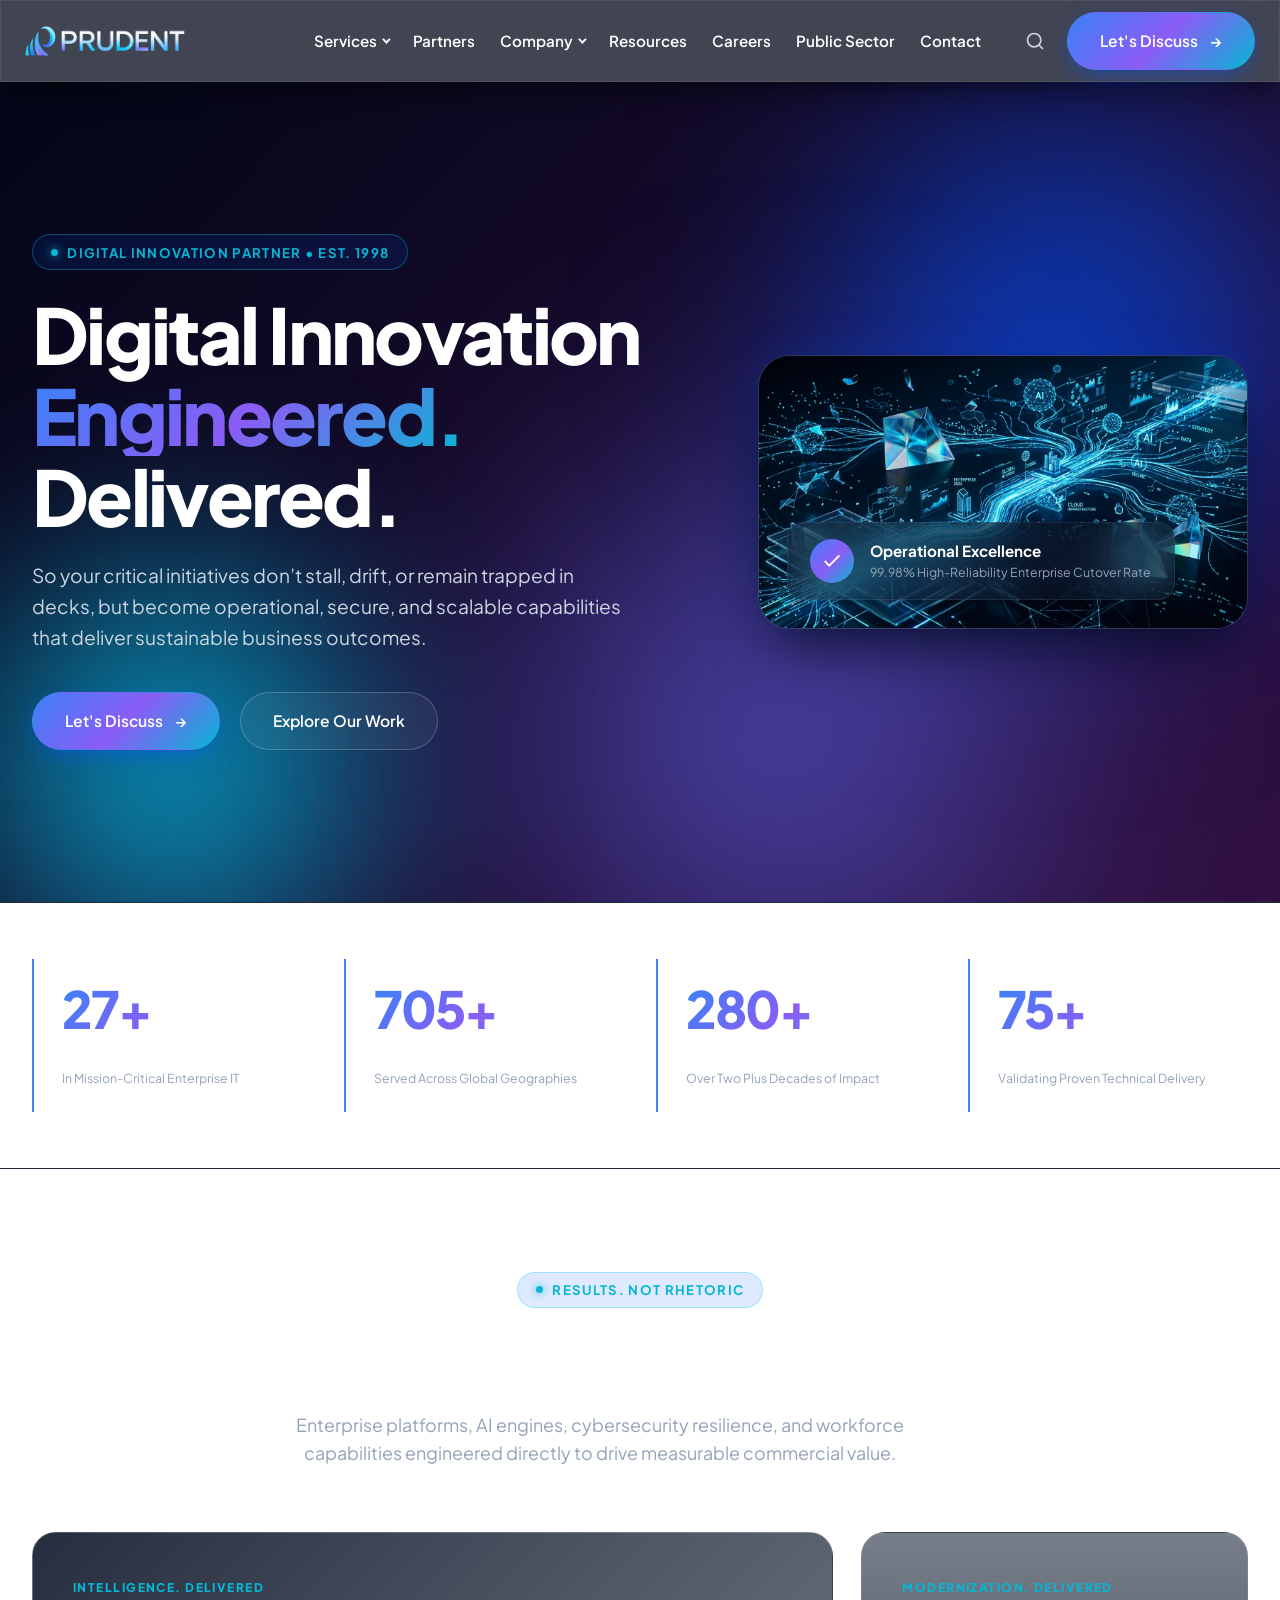
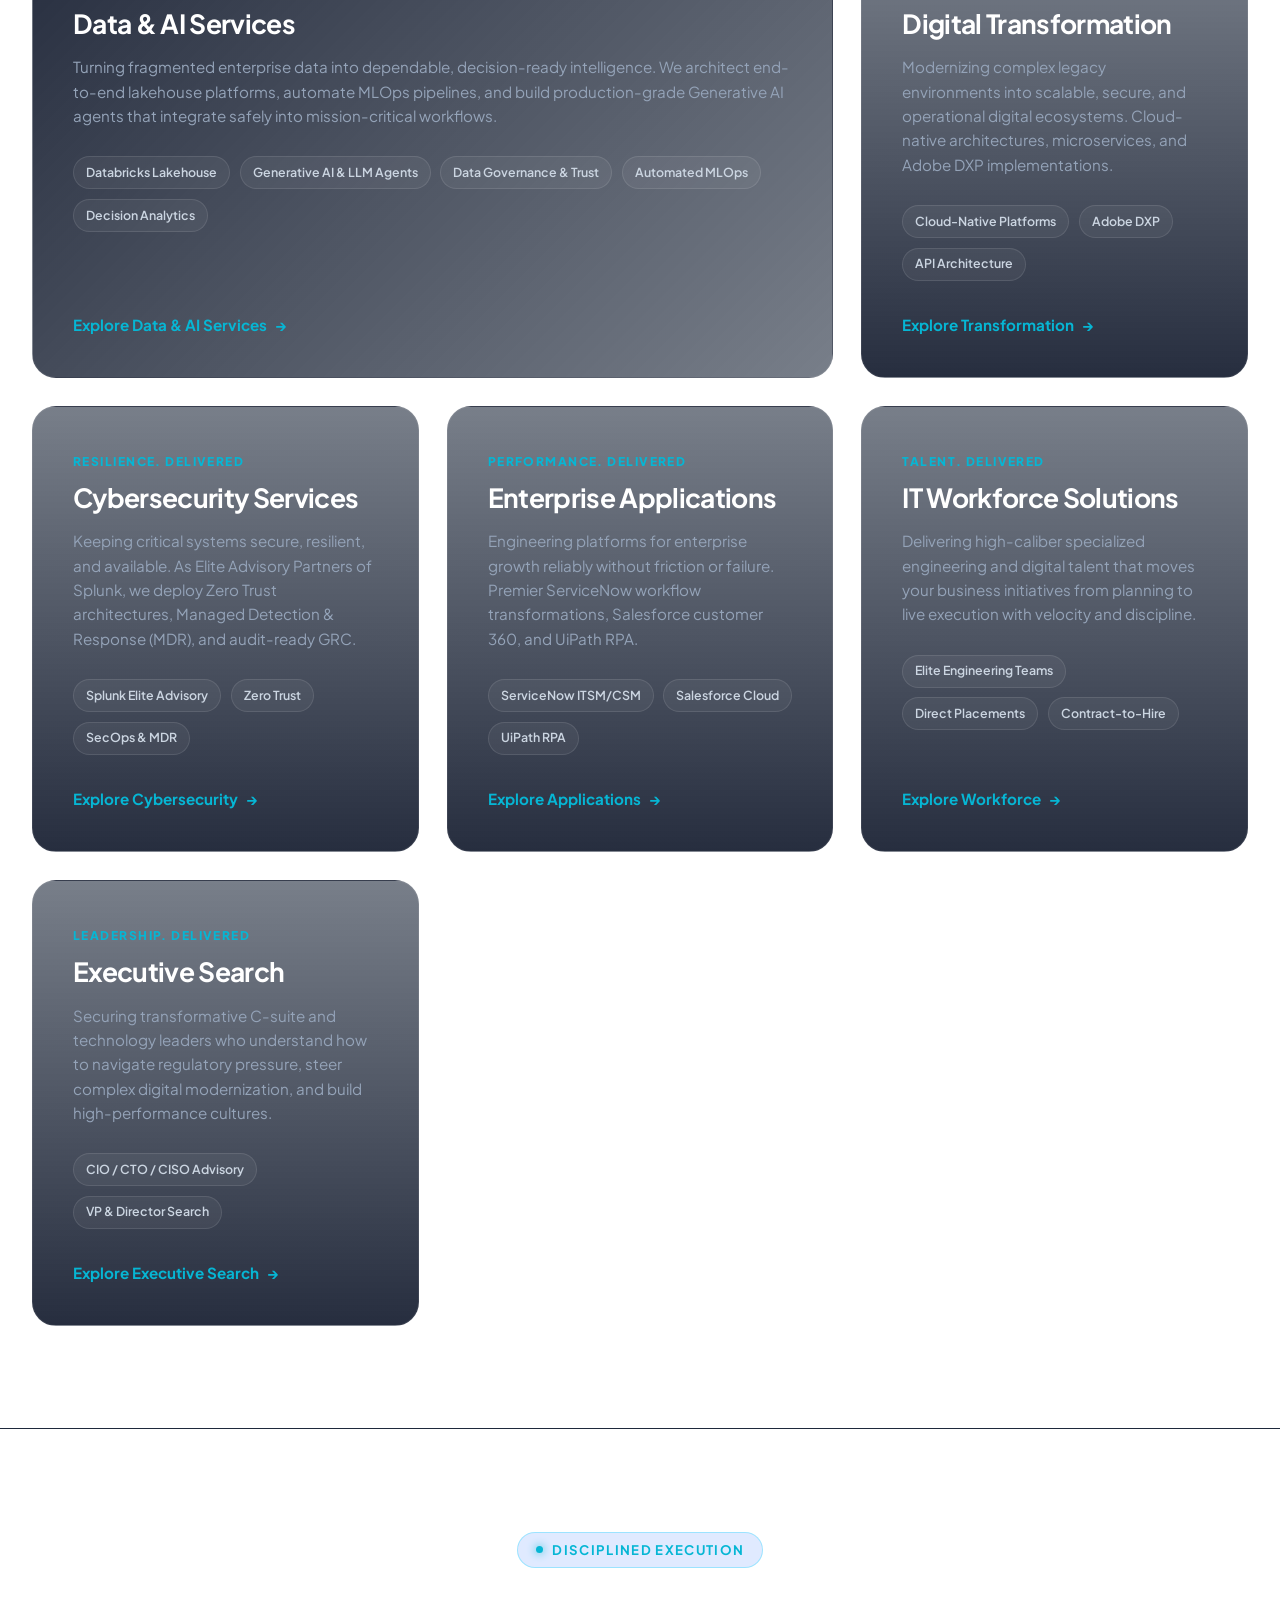
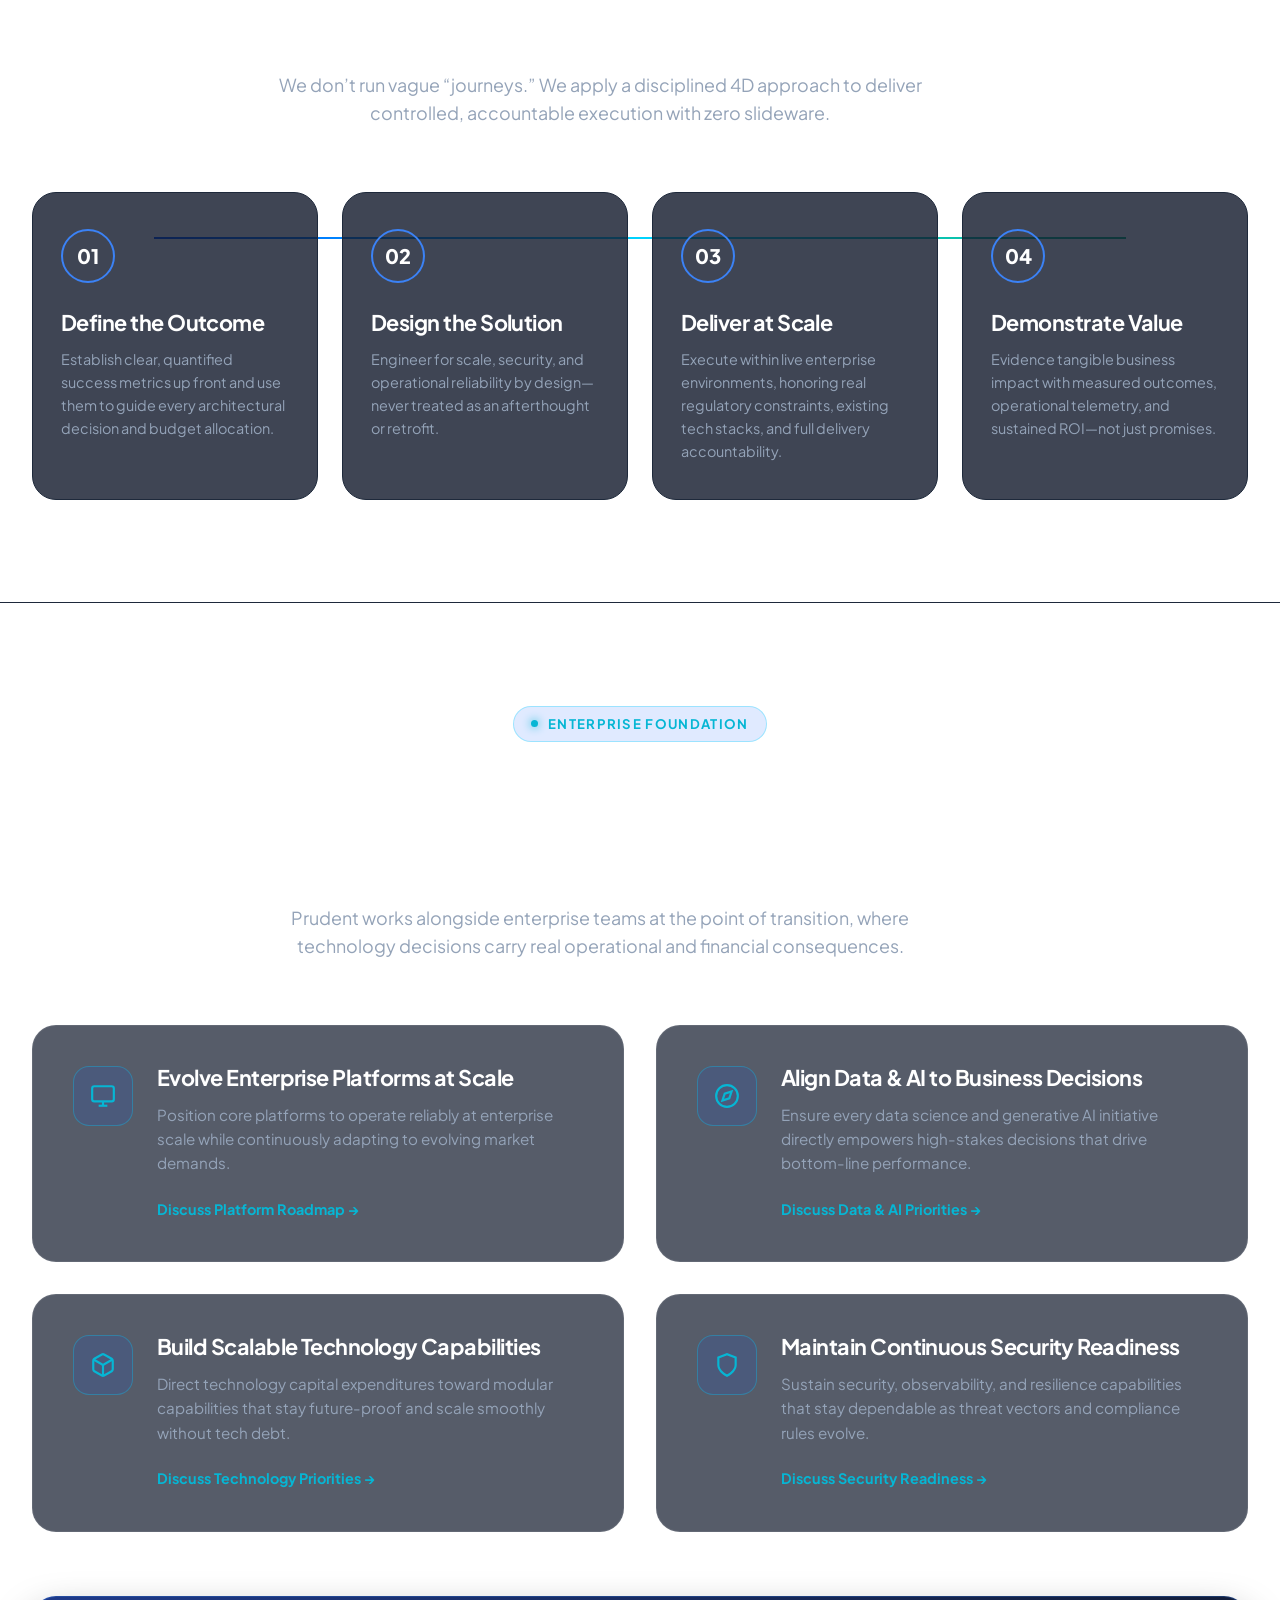
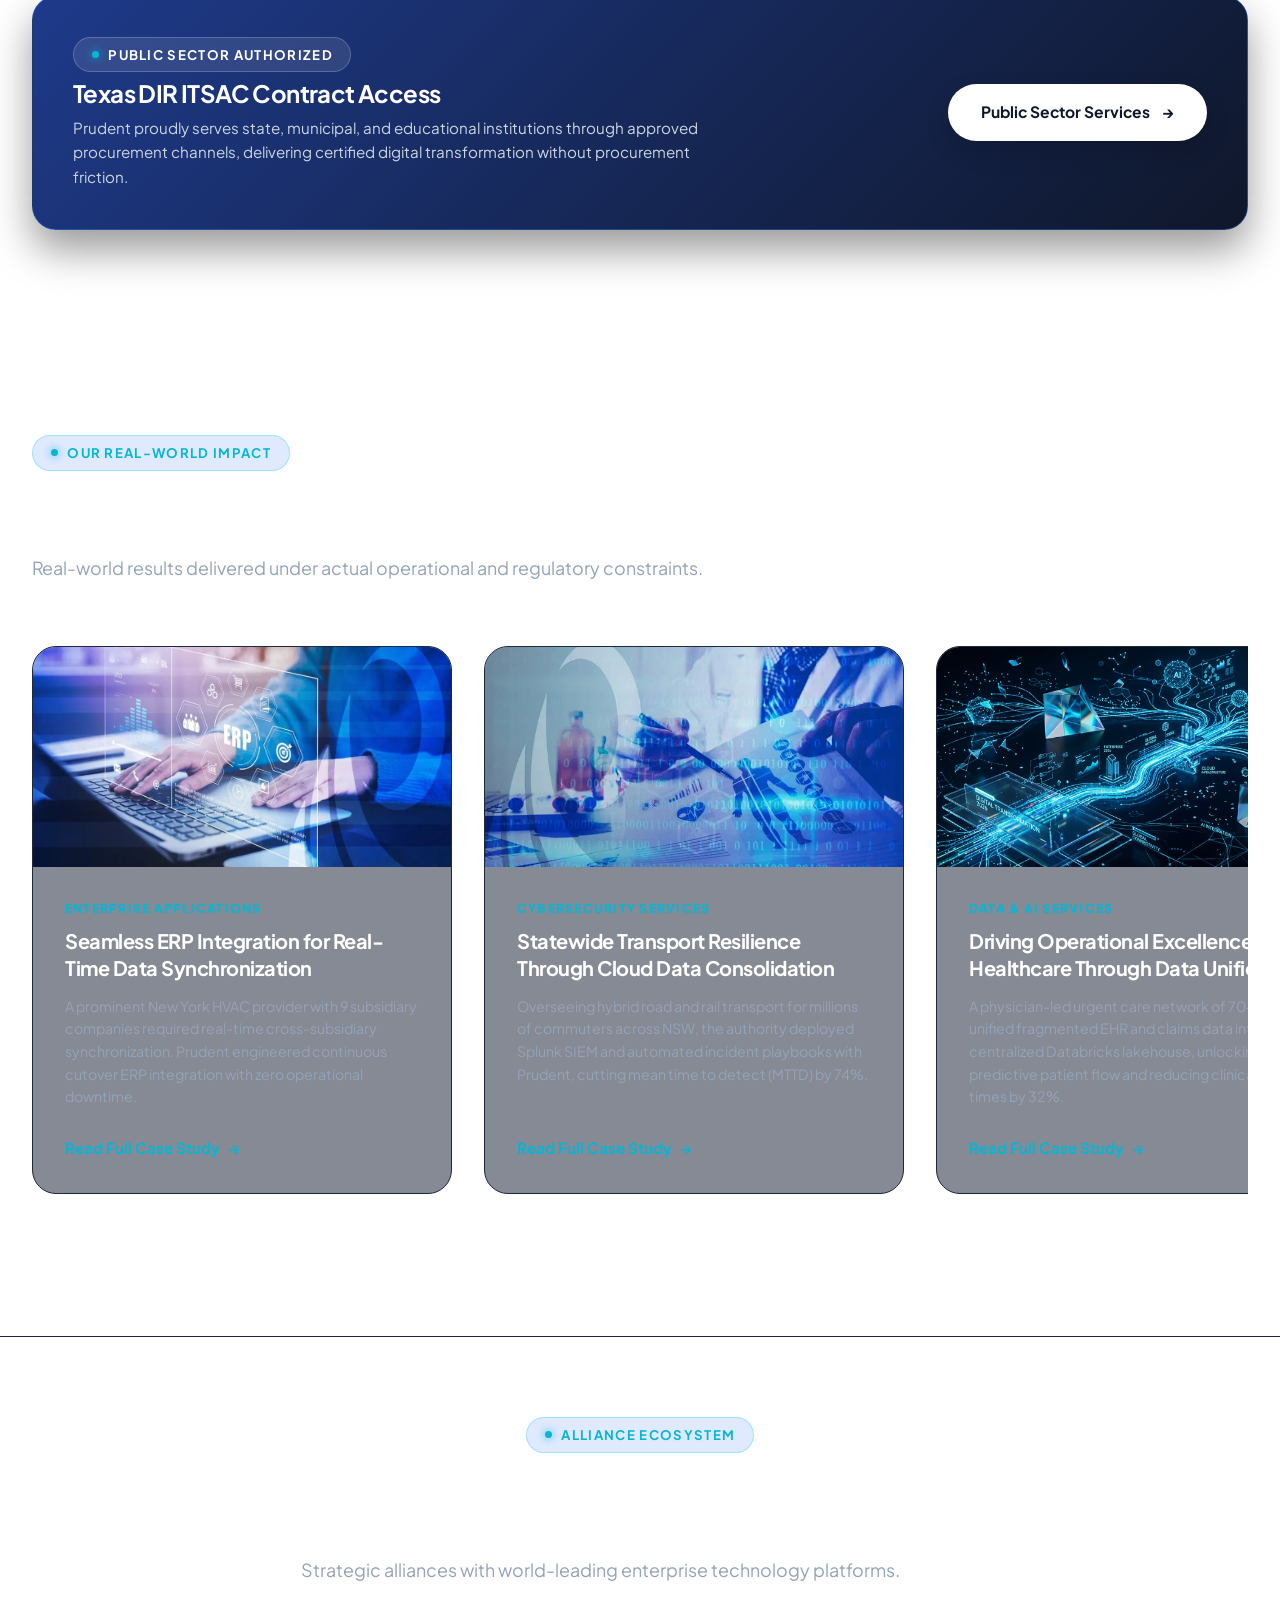
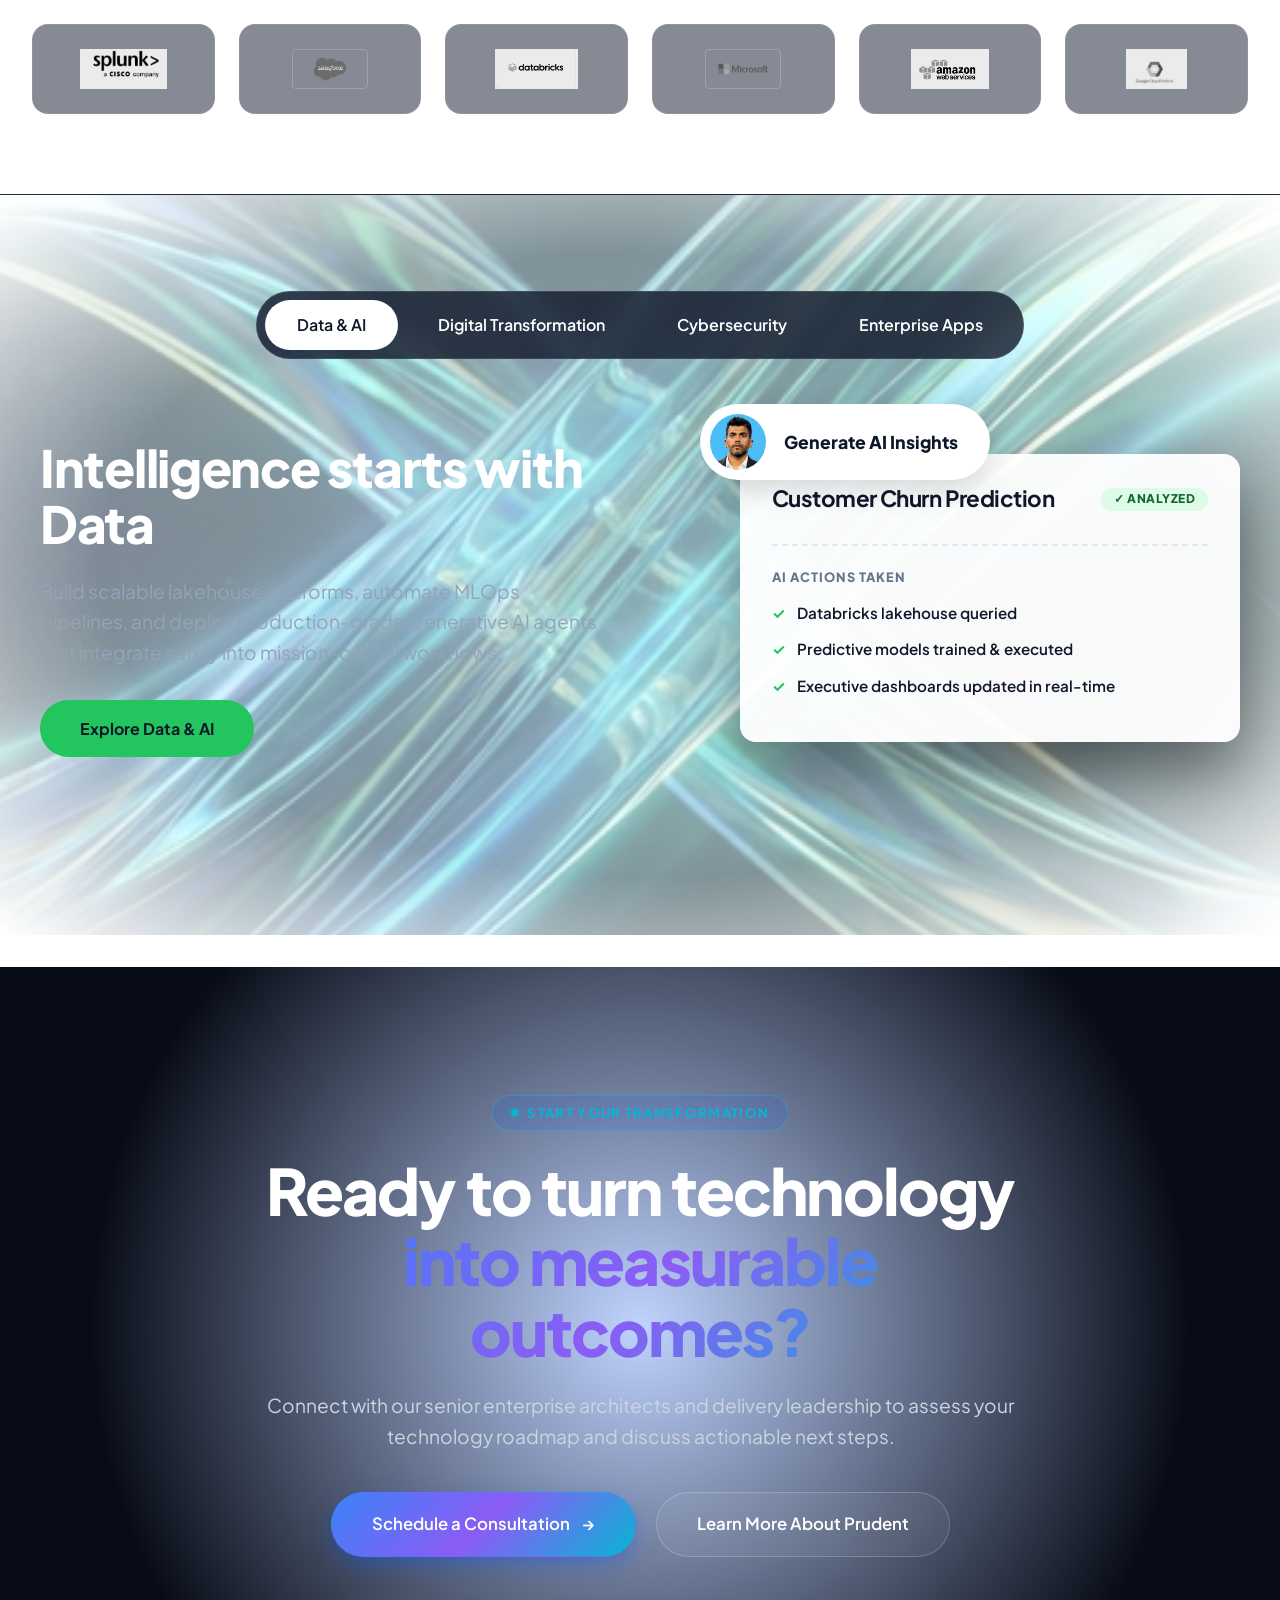
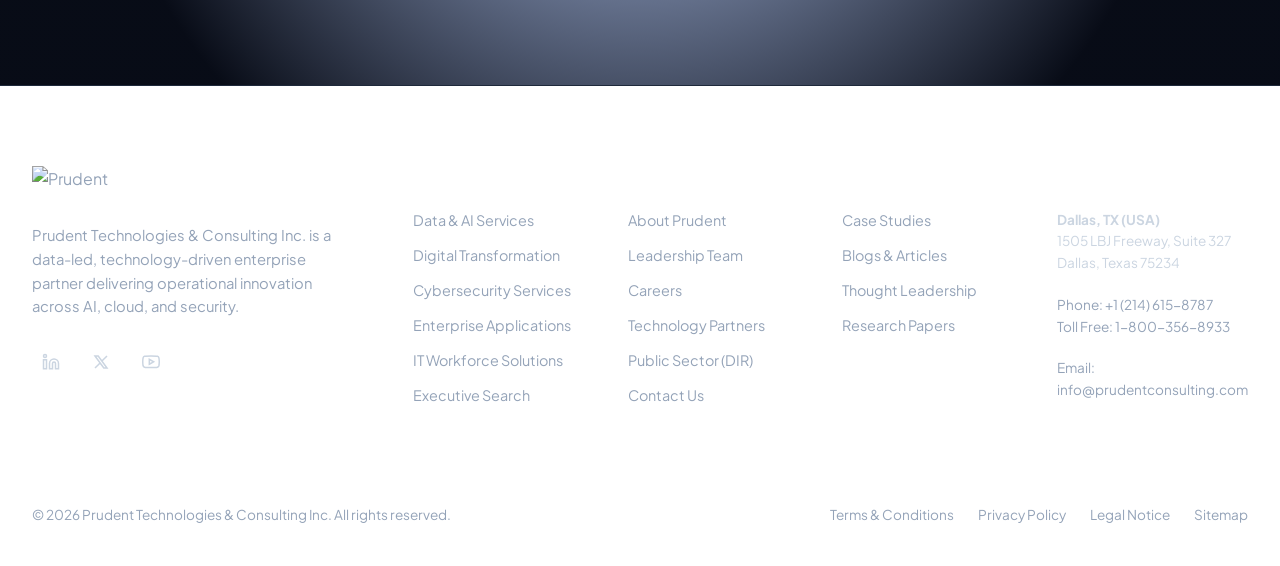
==== index.html @ 32e9d611 "prudent Initial commit" ====
<!DOCTYPE html>
<html lang="en">
<head>
  <meta charset="UTF-8">
  <meta name="viewport" content="width=device-width, initial-scale=1.0">
  <title>Prudent Technologies &amp; Consulting | Digital Innovation Engineered &amp; Delivered</title>
  <link rel="icon" type="image/x-icon" href="assets/images/favicon.ico">
  <meta name="description" content="Scale Data, AI, Cloud, and Cybersecurity with Prudent, your global enterprise digital innovation partner delivering operational results for 27+ years.">
  
  <!-- Stylesheets (Zero JavaScript) -->
  <link rel="stylesheet" href="css/style.css">
  <link rel="stylesheet" href="css/animations.css">
  <link rel="stylesheet" href="css/responsive.css">

</head>
<body>

  <!-- Hidden Checkbox for Mobile Navigation Toggle -->
  <input type="checkbox" id="mobile-nav-toggle" class="mobile-nav-toggle" aria-label="Toggle navigation">

  <!-- =========================================================================
       HEADER NAVIGATION (STICKY + GLASSMORPHIC + MEGA MENUS)
       ========================================================================= -->
  <header class="header-wrapper">
    <div class="container header-container">
      
      <!-- Brand Logo -->
      <a href="index.html" class="brand-logo" aria-label="Prudent Home">
        <img src="assets/images/prudent-logo-white.svg" alt="Prudent Technologies &amp; Consulting" width="160" height="38">
      </a>

      <!-- Desktop Nav & Mobile Drawer Container -->
      <div class="nav-menu-wrapper">
        <nav class="nav-menu" aria-label="Primary Navigation">
          
          <!-- Services Mega Item -->
          <div class="nav-item">
            <a href="services.html" class="nav-link">
              Services <span class="caret"></span>
            </a>
            <div class="mega-menu mega-menu-services">
              <div>
                <div class="mega-col-title">Core Disciplines</div>
                <div class="mega-list">
                  <a href="data-ai.html" class="mega-item-link">
                    <div class="mega-item-name">Data &amp; AI Services &rarr;</div>
                    <div class="mega-item-desc">Decision intelligence, Databricks, and scalable GenAI.</div>
                  </a>
                  <a href="digital-transformation.html" class="mega-item-link">
                    <div class="mega-item-name">Digital Transformation &rarr;</div>
                    <div class="mega-item-desc">Cloud-native engineering and modern experience platforms.</div>
                  </a>
                  <a href="cybersecurity.html" class="mega-item-link">
                    <div class="mega-item-name">Cybersecurity &amp; Resilience &rarr;</div>
                    <div class="mega-item-desc">Zero Trust, MDR, and Elite Splunk Advisory.</div>
                  </a>
                </div>
              </div>

              <div>
                <div class="mega-col-title">Enterprise &amp; Talent</div>
                <div class="mega-list">
                  <a href="enterprise-applications.html" class="mega-item-link">
                    <div class="mega-item-name">Enterprise Applications &rarr;</div>
                    <div class="mega-item-desc">ServiceNow, Salesforce, and UiPath RPA automation.</div>
                  </a>
                  <a href="workforce-solutions.html" class="mega-item-link">
                    <div class="mega-item-name">IT Workforce Solutions &rarr;</div>
                    <div class="mega-item-desc">High-caliber specialized engineering teams.</div>
                  </a>
                  <a href="executive-search.html" class="mega-item-link">
                    <div class="mega-item-name">Executive Search &rarr;</div>
                    <div class="mega-item-desc">C-suite and senior digital technology leadership.</div>
                  </a>
                </div>
              </div>

              <div>
                <div class="mega-col-title">Industry Solutions</div>
                <div class="mega-list">
                  <a href="public-sector.html" class="mega-item-link">
                    <div class="mega-item-name">Public Sector &amp; DIR &rarr;</div>
                    <div class="mega-item-desc">Texas DIR ITSAC contract vehicle &amp; civic digital impact.</div>
                  </a>
                  <a href="case-studies.html" class="mega-item-link">
                    <div class="mega-item-name">Featured Case Studies &rarr;</div>
                    <div class="mega-item-desc">Real-world results delivered across global enterprises.</div>
                  </a>
                </div>
              </div>
            </div>
          </div>

          <!-- Partners Item -->
          <div class="nav-item">
            <a href="partners.html" class="nav-link">Partners</a>
          </div>

          <!-- Company Mega Item -->
          <div class="nav-item">
            <a href="about.html" class="nav-link">
              Company <span class="caret"></span>
            </a>
            <div class="mega-menu mega-menu-company">
              <div>
                <div class="mega-col-title">About Prudent</div>
                <div class="mega-list">
                  <a href="about.html" class="mega-item-link">
                    <div class="mega-item-name">Who We Are &rarr;</div>
                    <div class="mega-item-desc">27+ years delivering digital innovation measured by outcomes.</div>
                  </a>
                  <a href="about.html#leadership" class="mega-item-link">
                    <div class="mega-item-name">Executive Leadership &rarr;</div>
                    <div class="mega-item-desc">Meet the visionaries driving Prudent's global strategy.</div>
                  </a>
                </div>
              </div>
              <div>
                <div class="mega-col-title">Culture &amp; Reach</div>
                <div class="mega-list">
                  <a href="about.html#values" class="mega-item-link">
                    <div class="mega-item-name">Our Values &rarr;</div>
                    <div class="mega-item-desc">Innovation, Inspire, and Impact across every engagement.</div>
                  </a>
                  <a href="about.html#locations" class="mega-item-link">
                    <div class="mega-item-name">Global Presence &rarr;</div>
                    <div class="mega-item-desc">Offices in USA, India, Australia, and Singapore.</div>
                  </a>
                </div>
              </div>
            </div>
          </div>

          <!-- Resources Item -->
          <div class="nav-item">
            <a href="resources.html" class="nav-link">Resources</a>
          </div>

          <!-- Careers Item -->
          <div class="nav-item">
            <a href="careers.html" class="nav-link">Careers</a>
          </div>

          <!-- Public Sector -->
          <div class="nav-item">
            <a href="public-sector.html" class="nav-link">Public Sector</a>
          </div>

          <!-- Contact Link -->
          <div class="nav-item">
            <a href="contact.html" class="nav-link">Contact</a>
          </div>

        </nav>

        <!-- Right Side Nav Actions -->
        <div class="nav-actions">
          <a href="#search-modal" class="search-trigger-btn" aria-label="Open Search">
            <svg width="20" height="20" viewBox="0 0 24 24" fill="none" stroke="currentColor" stroke-width="2" stroke-linecap="round" stroke-linejoin="round">
              <circle cx="11" cy="11" r="8"></circle>
              <line x1="21" y1="21" x2="16.65" y2="16.65"></line>
            </svg>
          </a>
          <a href="contact.html" class="btn btn-primary">
            <span>Let's Discuss</span>
            <span class="arrow">&rarr;</span>
          </a>
        </div>
      </div>

      <!-- Mobile Controls (Search + Hamburger) -->
      <div class="mobile-controls">
        <a href="#search-modal" class="search-trigger-btn mobile-search-btn" aria-label="Open Search">
          <svg width="22" height="22" viewBox="0 0 24 24" fill="none" stroke="currentColor" stroke-width="2" stroke-linecap="round" stroke-linejoin="round">
            <circle cx="11" cy="11" r="8"></circle>
            <line x1="21" y1="21" x2="16.65" y2="16.65"></line>
          </svg>
        </a>
        <label for="mobile-nav-toggle" class="hamburger-label" aria-label="Open Mobile Menu">
          <span class="hamburger-bar"></span>
          <span class="hamburger-bar"></span>
          <span class="hamburger-bar"></span>
        </label>
      </div>

    </div>
  </header>

  <!-- =========================================================================
       SEARCH OVERLAY MODAL (PURE CSS :target)
       ========================================================================= -->
  <div id="search-modal" class="search-modal">
    <div class="search-modal-content">
      <a href="#" class="search-modal-close" aria-label="Close Search" title="Close Search">
        <svg viewBox="0 0 24 24" aria-hidden="true" focusable="false">
          <path d="M6 6L18 18M18 6L6 18"></path>
        </svg>
      </a>
      <div class="search-box-wrapper">
        <span class="search-icon-inside">
          <svg width="22" height="22" viewBox="0 0 24 24" fill="none" stroke="currentColor" stroke-width="2" stroke-linecap="round" stroke-linejoin="round">
            <circle cx="11" cy="11" r="8"></circle>
            <line x1="21" y1="21" x2="16.65" y2="16.65"></line>
          </svg>
        </span>
        <input type="text" class="search-input" placeholder="Search services, solutions, case studies, technologies..." autofocus>
      </div>

      <div class="search-tags-heading">Suggested Searches</div>
      <div class="search-pills">
        <a href="data-ai.html" class="search-pill">Generative AI &amp; LLMs</a>
        <a href="cybersecurity.html" class="search-pill">Zero Trust Architecture</a>
        <a href="partners.html" class="search-pill">Splunk Advisory</a>
        <a href="enterprise-applications.html" class="search-pill">ServiceNow Workflows</a>
        <a href="digital-transformation.html" class="search-pill">Cloud Modernization</a>
        <a href="partners.html" class="search-pill">Databricks Lakehouse</a>
        <a href="workforce-solutions.html" class="search-pill">Technology Staffing</a>
        <a href="public-sector.html" class="search-pill">Texas DIR Contract</a>
      </div>

      <div class="search-tags-heading">Direct Links</div>
      <div class="search-pills">
        <a href="about.html" class="search-pill">About Us</a>
        <a href="careers.html" class="search-pill">Open Roles</a>
        <a href="case-studies.html" class="search-pill">Client Case Studies</a>
        <a href="contact.html" class="search-pill">Contact Leadership</a>
      </div>
    </div>
  </div>

  <main>
    <!-- =======================================================================
         HERO SECTION (CINEMATIC ENTERPRISE ENTRANCE)
         ======================================================================= -->
    <section class="hero-section">
      <div class="hero-glow-1"></div>
      <div class="hero-glow-2"></div>
      <div class="hero-glow-3"></div>

      <div class="container hero-grid">
        <div class="hero-text-content">
          <div class="eyebrow-tag animate-fade-up delay-1">
            Digital Innovation Partner &bull; Est. 1998
          </div>

          <h1 class="display-title animate-fade-up delay-2 anim-fade-up">
            Digital Innovation <br>
            <span class="text-gradient">Engineered.</span> Delivered.
          </h1>

          <p class="hero-lead-text animate-fade-up delay-3">
            So your critical initiatives don’t stall, drift, or remain trapped in decks, but become operational, secure, and scalable capabilities that deliver sustainable business outcomes.
          </p>

          <div class="btn-group animate-fade-up delay-4">
            <a href="contact.html" class="btn btn-primary">
              <span>Let's Discuss</span>
              <span class="arrow">&rarr;</span>
            </a>
            <a href="case-studies.html" class="btn btn-secondary">
              <span>Explore Our Work</span>
            </a>
          </div>
        </div>

        <div class="hero-visual-frame animate-scale delay-5">
          <img src="assets/images/hero-ai-network.jpg" alt="Prudent Enterprise Digital Transformation Ecosystem" class="hero-visual-img animate-hero-bg">
          <div class="hero-badge-floating animate-float">
            <div class="hero-badge-icon">
              <svg width="22" height="22" viewBox="0 0 24 24" fill="none" stroke="currentColor" stroke-width="2">
                <polyline points="20 6 9 17 4 12"></polyline>
              </svg>
            </div>
            <div>
              <div class="hero-badge-title">Operational Excellence</div>
              <div class="hero-badge-sub">99.98% High-Reliability Enterprise Cutover Rate</div>
            </div>
          </div>
        </div>
      </div>
    </section>

    <!-- =======================================================================
         STATISTICS & CREDIBILITY SECTION
         ======================================================================= -->
    <section class="stats-section">
      <div class="container stats-grid">
        <div class="stat-card animate-fade-up delay-1">
          <div class="stat-number">27+</div>
          <div class="stat-label">Years of Experience</div>
          <div class="stat-sub">In Mission-Critical Enterprise IT</div>
        </div>

        <div class="stat-card animate-fade-up delay-2">
          <div class="stat-number">705+</div>
          <div class="stat-label">Satisfied Clients</div>
          <div class="stat-sub">Served Across Global Geographies</div>
        </div>

        <div class="stat-card animate-fade-up delay-3">
          <div class="stat-number">280+</div>
          <div class="stat-label">Industry Recognitions</div>
          <div class="stat-sub">Over Two Plus Decades of Impact</div>
        </div>

        <div class="stat-card animate-fade-up delay-4">
          <div class="stat-number">75+</div>
          <div class="stat-label">Awards &amp; Certifications</div>
          <div class="stat-sub">Validating Proven Technical Delivery</div>
        </div>
      </div>
    </section>

    <!-- =======================================================================
         SERVICES BENTO SECTION ("RESULTS. NOT RHETORIC")
         ======================================================================= -->
    <section class="section-padding services-section">
      <div class="container">
        <div class="section-header-centered">
          <div class="eyebrow-tag anim-fade-up">Results. Not Rhetoric</div>
          <h2 class="section-title anim-fade-up">What We Deliver</h2>
          <p class="section-subtitle anim-fade-up anim-delay-1">
            Enterprise platforms, AI engines, cybersecurity resilience, and workforce capabilities engineered directly to drive measurable commercial value.
          </p>
        </div>

        <div class="services-bento-grid">
          
          <!-- Card 1: Data & AI (Featured Large) -->
          <article class="service-card service-card-featured scroll-reveal delay-1">
            <div>
              <div class="service-tag">Intelligence. Delivered</div>
              <h3 class="service-title">Data &amp; AI Services</h3>
              <p class="service-desc">
                Turning fragmented enterprise data into dependable, decision-ready intelligence. We architect end-to-end lakehouse platforms, automate MLOps pipelines, and build production-grade Generative AI agents that integrate safely into mission-critical workflows.
              </p>
              <div class="service-feature-list">
                <span class="service-pill">Databricks Lakehouse</span>
                <span class="service-pill">Generative AI &amp; LLM Agents</span>
                <span class="service-pill">Data Governance &amp; Trust</span>
                <span class="service-pill">Automated MLOps</span>
                <span class="service-pill">Decision Analytics</span>
              </div>
            </div>
            <a href="data-ai.html" class="service-link">
              <span>Explore Data &amp; AI Services</span>
              <span>&rarr;</span>
            </a>
          </article>

          <!-- Card 2: Digital Transformation -->
          <article class="service-card scroll-reveal delay-2">
            <div>
              <div class="service-tag">Modernization. Delivered</div>
              <h3 class="service-title">Digital Transformation</h3>
              <p class="service-desc">
                Modernizing complex legacy environments into scalable, secure, and operational digital ecosystems. Cloud-native architectures, microservices, and Adobe DXP implementations.
              </p>
              <div class="service-feature-list">
                <span class="service-pill">Cloud-Native Platforms</span>
                <span class="service-pill">Adobe DXP</span>
                <span class="service-pill">API Architecture</span>
              </div>
            </div>
            <a href="digital-transformation.html" class="service-link">
              <span>Explore Transformation</span>
              <span>&rarr;</span>
            </a>
          </article>

          <!-- Card 3: Cybersecurity Services -->
          <article class="service-card scroll-reveal delay-3">
            <div>
              <div class="service-tag">Resilience. Delivered</div>
              <h3 class="service-title">Cybersecurity Services</h3>
              <p class="service-desc">
                Keeping critical systems secure, resilient, and available. As Elite Advisory Partners of Splunk, we deploy Zero Trust architectures, Managed Detection &amp; Response (MDR), and audit-ready GRC.
              </p>
              <div class="service-feature-list">
                <span class="service-pill">Splunk Elite Advisory</span>
                <span class="service-pill">Zero Trust</span>
                <span class="service-pill">SecOps &amp; MDR</span>
              </div>
            </div>
            <a href="cybersecurity.html" class="service-link">
              <span>Explore Cybersecurity</span>
              <span>&rarr;</span>
            </a>
          </article>

          <!-- Card 4: Enterprise Applications -->
          <article class="service-card scroll-reveal delay-4">
            <div>
              <div class="service-tag">Performance. Delivered</div>
              <h3 class="service-title">Enterprise Applications</h3>
              <p class="service-desc">
                Engineering platforms for enterprise growth reliably without friction or failure. Premier ServiceNow workflow transformations, Salesforce customer 360, and UiPath RPA.
              </p>
              <div class="service-feature-list">
                <span class="service-pill">ServiceNow ITSM/CSM</span>
                <span class="service-pill">Salesforce Cloud</span>
                <span class="service-pill">UiPath RPA</span>
              </div>
            </div>
            <a href="enterprise-applications.html" class="service-link">
              <span>Explore Applications</span>
              <span>&rarr;</span>
            </a>
          </article>

          <!-- Card 5: IT Workforce Solutions -->
          <article class="service-card scroll-reveal delay-5">
            <div>
              <div class="service-tag">Talent. Delivered</div>
              <h3 class="service-title">IT Workforce Solutions</h3>
              <p class="service-desc">
                Delivering high-caliber specialized engineering and digital talent that moves your business initiatives from planning to live execution with velocity and discipline.
              </p>
              <div class="service-feature-list">
                <span class="service-pill">Elite Engineering Teams</span>
                <span class="service-pill">Direct Placements</span>
                <span class="service-pill">Contract-to-Hire</span>
              </div>
            </div>
            <a href="workforce-solutions.html" class="service-link">
              <span>Explore Workforce</span>
              <span>&rarr;</span>
            </a>
          </article>

          <!-- Card 6: Executive Search -->
          <article class="service-card scroll-reveal delay-6">
            <div>
              <div class="service-tag">Leadership. Delivered</div>
              <h3 class="service-title">Executive Search</h3>
              <p class="service-desc">
                Securing transformative C-suite and technology leaders who understand how to navigate regulatory pressure, steer complex digital modernization, and build high-performance cultures.
              </p>
              <div class="service-feature-list">
                <span class="service-pill">CIO / CTO / CISO Advisory</span>
                <span class="service-pill">VP &amp; Director Search</span>
              </div>
            </div>
            <a href="executive-search.html" class="service-link">
              <span>Explore Executive Search</span>
              <span>&rarr;</span>
            </a>
          </article>

        </div>
      </div>
    </section>

    <!-- =======================================================================
         4D METHODOLOGY ("HOW WE WORK")
         ======================================================================= -->
    <section class="section-padding methodology-section">
      <div class="container">
        <div class="section-header-centered">
          <div class="eyebrow-tag anim-fade-up">Disciplined Execution</div>
          <h2 class="section-title anim-fade-up">How We Work</h2>
          <p class="section-subtitle anim-fade-up anim-delay-1">
            We don’t run vague “journeys.” We apply a disciplined 4D approach to deliver controlled, accountable execution with zero slideware.
          </p>
        </div>

        <div class="methodology-container">
          <div class="methodology-line"></div>

          <div class="method-card scroll-reveal delay-1">
            <div class="method-step-num">01</div>
            <h3 class="method-title">Define the Outcome</h3>
            <p class="method-desc">
              Establish clear, quantified success metrics up front and use them to guide every architectural decision and budget allocation.
            </p>
          </div>

          <div class="method-card scroll-reveal delay-2">
            <div class="method-step-num">02</div>
            <h3 class="method-title">Design the Solution</h3>
            <p class="method-desc">
              Engineer for scale, security, and operational reliability by design—never treated as an afterthought or retrofit.
            </p>
          </div>

          <div class="method-card scroll-reveal delay-3">
            <div class="method-step-num">03</div>
            <h3 class="method-title">Deliver at Scale</h3>
            <p class="method-desc">
              Execute within live enterprise environments, honoring real regulatory constraints, existing tech stacks, and full delivery accountability.
            </p>
          </div>

          <div class="method-card scroll-reveal delay-4">
            <div class="method-step-num">04</div>
            <h3 class="method-title">Demonstrate Value</h3>
            <p class="method-desc">
              Evidence tangible business impact with measured outcomes, operational telemetry, and sustained ROI—not just promises.
            </p>
          </div>
        </div>
      </div>
    </section>

    <!-- =======================================================================
         WHO WE ARE / STRATEGIC CAPABILITIES
         ======================================================================= -->
    <section class="section-padding pillars-section">
      <div class="container">
        <div class="section-header-centered">
          <div class="eyebrow-tag anim-fade-up">Enterprise Foundation</div>
          <h2 class="section-title anim-fade-up">Technology That Moves Business Forward</h2>
          <p class="section-subtitle anim-fade-up anim-delay-1">
            Prudent works alongside enterprise teams at the point of transition, where technology decisions carry real operational and financial consequences.
          </p>
        </div>

        <div class="pillars-grid">
          <div class="pillar-card scroll-reveal delay-1">
            <div class="pillar-icon-box anim-float">
              <svg width="26" height="26" viewBox="0 0 24 24" fill="none" stroke="currentColor" stroke-width="2">
                <rect x="2" y="3" width="20" height="14" rx="2" ry="2"></rect>
                <line x1="8" y1="21" x2="16" y2="21"></line>
                <line x1="12" y1="17" x2="12" y2="21"></line>
              </svg>
            </div>
            <div class="pillar-content">
              <h3>Evolve Enterprise Platforms at Scale</h3>
              <p>Position core platforms to operate reliably at enterprise scale while continuously adapting to evolving market demands.</p>
              <a href="enterprise-applications.html" class="pillar-link">Discuss Platform Roadmap &rarr;</a>
            </div>
          </div>

          <div class="pillar-card scroll-reveal delay-2">
            <div class="pillar-icon-box anim-float">
              <svg width="26" height="26" viewBox="0 0 24 24" fill="none" stroke="currentColor" stroke-width="2">
                <circle cx="12" cy="12" r="10"></circle>
                <polygon points="16.24 7.76 14.12 14.12 7.76 16.24 9.88 9.88 16.24 7.76"></polygon>
              </svg>
            </div>
            <div class="pillar-content">
              <h3>Align Data &amp; AI to Business Decisions</h3>
              <p>Ensure every data science and generative AI initiative directly empowers high-stakes decisions that drive bottom-line performance.</p>
              <a href="data-ai.html" class="pillar-link">Discuss Data &amp; AI Priorities &rarr;</a>
            </div>
          </div>

          <div class="pillar-card scroll-reveal delay-3">
            <div class="pillar-icon-box anim-float">
              <svg width="26" height="26" viewBox="0 0 24 24" fill="none" stroke="currentColor" stroke-width="2">
                <path d="M21 16V8a2 2 0 0 0-1-1.73l-7-4a2 2 0 0 0-2 0l-7 4A2 2 0 0 0 3 8v8a2 2 0 0 0 1 1.73l7 4a2 2 0 0 0 2 0l7-4A2 2 0 0 0 21 16z"></path>
                <polyline points="3.27 6.96 12 12.01 20.73 6.96"></polyline>
                <line x1="12" y1="22.08" x2="12" y2="12"></line>
              </svg>
            </div>
            <div class="pillar-content">
              <h3>Build Scalable Technology Capabilities</h3>
              <p>Direct technology capital expenditures toward modular capabilities that stay future-proof and scale smoothly without tech debt.</p>
              <a href="digital-transformation.html" class="pillar-link">Discuss Technology Priorities &rarr;</a>
            </div>
          </div>

          <div class="pillar-card scroll-reveal delay-4">
            <div class="pillar-icon-box anim-float">
              <svg width="26" height="26" viewBox="0 0 24 24" fill="none" stroke="currentColor" stroke-width="2">
                <path d="M12 22s8-4 8-10V5l-8-3-8 3v7c0 6 8 10 8 10z"></path>
              </svg>
            </div>
            <div class="pillar-content">
              <h3>Maintain Continuous Security Readiness</h3>
              <p>Sustain security, observability, and resilience capabilities that stay dependable as threat vectors and compliance rules evolve.</p>
              <a href="cybersecurity.html" class="pillar-link">Discuss Security Readiness &rarr;</a>
            </div>
          </div>
        </div>

        <!-- Texas DIR ITSAC Contract Access Box -->
        <div class="public-sector-banner">
          <div class="dir-content">
            <div class="eyebrow-tag anim-fade-up" style="margin-bottom: 0.5rem; background: rgba(255, 255, 255, 0.1); border-color: rgba(255, 255, 255, 0.2); color: #FFFFFF;">
              Public Sector Authorized
            </div>
            <h3>Texas DIR ITSAC Contract Access</h3>
            <p>
              Prudent proudly serves state, municipal, and educational institutions through approved procurement channels, delivering certified digital transformation without procurement friction.
            </p>
          </div>
          <div>
            <a href="public-sector.html" class="btn btn-white">
              <span>Public Sector Services</span>
              <span>&rarr;</span>
            </a>
          </div>
        </div>

      </div>
    </section>

    <!-- =======================================================================
         CASE STUDIES (PURE CSS HORIZONTAL SCROLL-SNAP CAROUSEL)
         ======================================================================= -->
    <section class="section-padding case-studies-section">
      <div class="container">
        <div style="display: flex; justify-content: space-between; align-items: flex-end; margin-bottom: 3rem; flex-wrap: wrap; gap: 1.5rem;">
          <div>
            <div class="eyebrow-tag anim-fade-up">Our Real-World Impact</div>
            <h2 class="section-title anim-fade-up" style="margin-bottom: 0;">Featured Case Studies</h2>
            <p class="section-subtitle anim-fade-up anim-delay-1">Real-world results delivered under actual operational and regulatory constraints.</p>
          </div>
          <a href="case-studies.html" class="btn btn-secondary">
            <span>View All Case Studies</span>
            <span>&rarr;</span>
          </a>
        </div>

        <!-- Horizontal Scroll-Snap Carousel Container -->
        <div class="case-studies-carousel" tabindex="0" role="region" aria-label="Featured Case Studies Carousel">
          <div class="marquee-track" style="gap: 2rem; animation-duration: 40s;">
            <!-- Case Study 1 -->
            <article class="case-card">
              <div class="case-card-img-wrap">
                <img src="assets/images/cases/case-enterprise.png" alt="ERP Integration" class="case-card-img">
              </div>
              <div class="case-card-body">
                <span class="case-category">Enterprise Applications</span>
                <h3 class="case-title">Seamless ERP Integration for Real-Time Data Synchronization</h3>
                <p class="case-desc">
                  A prominent New York HVAC provider with 9 subsidiary companies required real-time cross-subsidiary synchronization. Prudent engineered continuous cutover ERP integration with zero operational downtime.
                </p>
                <a href="case-studies.html#erp" class="service-link">
                  <span>Read Full Case Study</span>
                  <span>&rarr;</span>
                </a>
              </div>
            </article>

            <!-- Case Study 2 -->
            <article class="case-card">
              <div class="case-card-img-wrap">
                <img src="assets/images/cases/case-cybersecurity.png" alt="Cybersecurity Transport Resilience" class="case-card-img">
              </div>
              <div class="case-card-body">
                <span class="case-category">Cybersecurity Services</span>
                <h3 class="case-title">Statewide Transport Resilience Through Cloud Data Consolidation</h3>
                <p class="case-desc">
                  Overseeing hybrid road and rail transport for millions of commuters across NSW, the authority deployed Splunk SIEM and automated incident playbooks with Prudent, cutting mean time to detect (MTTD) by 74%.
                </p>
                <a href="case-studies.html#transport" class="service-link">
                  <span>Read Full Case Study</span>
                  <span>&rarr;</span>
                </a>
              </div>
            </article>

            <!-- Case Study 3 -->
            <article class="case-card">
              <div class="case-card-img-wrap">
                <img src="assets/images/hero-ai-network.jpg" alt="Healthcare Data Analytics" class="case-card-img">
              </div>
              <div class="case-card-body">
                <span class="case-category">Data &amp; AI Services</span>
                <h3 class="case-title">Driving Operational Excellence in Healthcare Through Data Unification</h3>
                <p class="case-desc">
                  A physician-led urgent care network of 70+ clinics unified fragmented EHR and claims data into a centralized Databricks lakehouse, unlocking predictive patient flow and reducing clinical wait times by 32%.
                </p>
                <a href="case-studies.html#healthcare" class="service-link">
                  <span>Read Full Case Study</span>
                  <span>&rarr;</span>
                </a>
              </div>
            </article>

            <!-- Case Study 4 -->
            <article class="case-card">
              <div class="case-card-img-wrap">
                <img src="assets/images/cases/case-workforce.png" alt="Workforce Surge" class="case-card-img">
              </div>
              <div class="case-card-body">
                <span class="case-category">IT Workforce Solutions</span>
                <h3 class="case-title">Meeting Rapid Scale Demand with Precision Hiring for Global Marketing SaaS</h3>
                <p class="case-desc">
                  When a global SaaS player experienced exponential demand, Prudent mobilized 45+ senior full-stack cloud and AI engineers in under 6 weeks, sustaining feature rollout cadence without compromise.
                </p>
                <a href="case-studies.html#workforce" class="service-link">
                  <span>Read Full Case Study</span>
                  <span>&rarr;</span>
                </a>
              </div>
            </article>

            <!-- DUPLICATED SET FOR INFINITE SCROLL -->
            <!-- Case Study 1 -->
            <article class="case-card" aria-hidden="true">
              <div class="case-card-img-wrap">
                <img src="assets/images/cases/case-enterprise.png" alt="ERP Integration" class="case-card-img">
              </div>
              <div class="case-card-body">
                <span class="case-category">Enterprise Applications</span>
                <h3 class="case-title">Seamless ERP Integration for Real-Time Data Synchronization</h3>
                <p class="case-desc">
                  A prominent New York HVAC provider with 9 subsidiary companies required real-time cross-subsidiary synchronization. Prudent engineered continuous cutover ERP integration with zero operational downtime.
                </p>
                <a href="case-studies.html#erp" class="service-link" tabindex="-1">
                  <span>Read Full Case Study</span>
                  <span>&rarr;</span>
                </a>
              </div>
            </article>

            <!-- Case Study 2 -->
            <article class="case-card" aria-hidden="true">
              <div class="case-card-img-wrap">
                <img src="assets/images/cases/case-cybersecurity.png" alt="Cybersecurity Transport Resilience" class="case-card-img">
              </div>
              <div class="case-card-body">
                <span class="case-category">Cybersecurity Services</span>
                <h3 class="case-title">Statewide Transport Resilience Through Cloud Data Consolidation</h3>
                <p class="case-desc">
                  Overseeing hybrid road and rail transport for millions of commuters across NSW, the authority deployed Splunk SIEM and automated incident playbooks with Prudent, cutting mean time to detect (MTTD) by 74%.
                </p>
                <a href="case-studies.html#transport" class="service-link" tabindex="-1">
                  <span>Read Full Case Study</span>
                  <span>&rarr;</span>
                </a>
              </div>
            </article>

            <!-- Case Study 3 -->
            <article class="case-card" aria-hidden="true">
              <div class="case-card-img-wrap">
                <img src="assets/images/hero-ai-network.jpg" alt="Healthcare Data Analytics" class="case-card-img">
              </div>
              <div class="case-card-body">
                <span class="case-category">Data &amp; AI Services</span>
                <h3 class="case-title">Driving Operational Excellence in Healthcare Through Data Unification</h3>
                <p class="case-desc">
                  A physician-led urgent care network of 70+ clinics unified fragmented EHR and claims data into a centralized Databricks lakehouse, unlocking predictive patient flow and reducing clinical wait times by 32%.
                </p>
                <a href="case-studies.html#healthcare" class="service-link" tabindex="-1">
                  <span>Read Full Case Study</span>
                  <span>&rarr;</span>
                </a>
              </div>
            </article>

            <!-- Case Study 4 -->
            <article class="case-card" aria-hidden="true">
              <div class="case-card-img-wrap">
                <img src="assets/images/cases/case-workforce.png" alt="Workforce Surge" class="case-card-img">
              </div>
              <div class="case-card-body">
                <span class="case-category">IT Workforce Solutions</span>
                <h3 class="case-title">Meeting Rapid Scale Demand with Precision Hiring for Global Marketing SaaS</h3>
                <p class="case-desc">
                  When a global SaaS player experienced exponential demand, Prudent mobilized 45+ senior full-stack cloud and AI engineers in under 6 weeks, sustaining feature rollout cadence without compromise.
                </p>
                <a href="case-studies.html#workforce" class="service-link" tabindex="-1">
                  <span>Read Full Case Study</span>
                  <span>&rarr;</span>
                </a>
              </div>
            </article>
          </div>

        </div>
      </div>
    </section>

    <!-- =======================================================================
         PARTNER ECOSYSTEM WALL
         ======================================================================= -->
    <section class="partners-section">
      <div class="container">
        <div class="section-header-centered" style="margin-bottom: 2.5rem;">
          <div class="eyebrow-tag anim-fade-up">Alliance Ecosystem</div>
          <h2 class="section-title anim-fade-up">Trusted by Global Enterprises</h2>
          <p class="section-subtitle anim-fade-up anim-delay-1">
            Strategic alliances with world-leading enterprise technology platforms.
          </p>
        </div>

        <div class="partners-grid">
          <div class="partner-card">
            <img src="assets/images/partners/partner-splunk.png" alt="Splunk a Cisco Company">
          </div>
          <div class="partner-card">
            <img src="assets/images/partners/partner-salesforce.png" alt="Salesforce">
          </div>
          <div class="partner-card">
            <img src="assets/images/partners/partner-databricks.png" alt="Databricks">
          </div>
          <div class="partner-card">
            <img src="assets/images/partners/partner-microsoft.png" alt="Microsoft Azure">
          </div>
          <div class="partner-card">
            <img src="assets/images/partners/partner-aws.png" alt="Amazon Web Services">
          </div>
          <div class="partner-card">
            <img src="assets/images/partners/partner-googlecloud.png" alt="Google Cloud">
          </div>
        </div>
      </div>
    </section>

    <!-- =======================================================================
         INTERACTIVE SERVICES ECOSYSTEM (PURE CSS RADIO TABS)
         ======================================================================= -->
    <style>
      .sn-interactive-section {
        padding: 6rem 2rem;
        position: relative;
        background: transparent;
        overflow: hidden;
        margin-bottom: 2rem;
      }
      /* Hide the radio buttons */
      .sn-tab-radio {
        display: none;
      }
      
      /* The Pill Nav */
      .sn-pill-nav {
        display: flex;
        justify-content: center;
        gap: 0.5rem;
        background: rgba(15, 23, 42, 0.8);
        padding: 0.5rem;
        border-radius: 40px;
        width: fit-content;
        margin: 0 auto 5rem;
        backdrop-filter: blur(10px);
        border: 1px solid rgba(255,255,255,0.1);
        z-index: 10;
        position: relative;
      }
      .sn-pill-label {
        color: #fff;
        text-decoration: none;
        padding: 0.75rem 2rem;
        border-radius: 30px;
        font-weight: 600;
        transition: all 0.3s;
        cursor: pointer;
      }
      .sn-pill-label:hover {
        background: rgba(255, 255, 255, 0.1);
      }
      
      /* Active Tab Styling using :checked */
      #tab-data:checked ~ .sn-pill-nav .label-data,
      #tab-trans:checked ~ .sn-pill-nav .label-trans,
      #tab-cyber:checked ~ .sn-pill-nav .label-cyber,
      #tab-apps:checked ~ .sn-pill-nav .label-apps {
        background: #fff;
        color: #0F172A;
      }

      /* Background Infinity Image shifting */
      .sn-interactive-bg-wrapper {
        position: absolute;
        top: -50%; left: -50%; width: 200%; height: 200%;
        z-index: 0;
        display: flex;
        align-items: center;
        justify-content: center;
        opacity: 0.5;
        pointer-events: none;
        /* The mask stays fixed on the wrapper so the image can slide behind it */
        mask-image: radial-gradient(ellipse at center, black 30%, transparent 50%);
        -webkit-mask-image: radial-gradient(ellipse at center, black 30%, transparent 50%);
      }
      .sn-interactive-bg {
        width: 150%;
        height: 150%;
        object-fit: cover;
        transition: transform 1.5s cubic-bezier(0.25, 1, 0.5, 1), filter 1.5s ease;
      }
      
      /* Background shifts based on checked radio */
      #tab-data:checked ~ .sn-interactive-bg-wrapper .sn-interactive-bg { transform: translateX(0) translateY(0) scale(1) rotate(0deg); filter: hue-rotate(0deg); }
      #tab-trans:checked ~ .sn-interactive-bg-wrapper .sn-interactive-bg { transform: translateX(-20%) translateY(5%) scale(1.15) rotate(15deg); filter: hue-rotate(45deg); }
      #tab-cyber:checked ~ .sn-interactive-bg-wrapper .sn-interactive-bg { transform: translateX(20%) translateY(-5%) scale(1.2) rotate(-15deg); filter: hue-rotate(120deg); }
      #tab-apps:checked ~ .sn-interactive-bg-wrapper .sn-interactive-bg { transform: translateY(20%) scale(1.1) rotate(25deg); filter: hue-rotate(-45deg); }

      /* Tab Content Panels */
      .sn-tab-panels {
        position: relative;
        z-index: 10;
        max-width: 1200px;
        margin: 0 auto;
        min-height: 400px;
      }
      .sn-tab-content {
        position: absolute;
        top: 0; left: 0; width: 100%;
        display: grid;
        grid-template-columns: 1fr 1fr;
        gap: 4rem;
        align-items: center;
        opacity: 0;
        visibility: hidden;
        transform: translateY(30px);
        transition: opacity 0.6s cubic-bezier(0.16, 1, 0.3, 1), transform 0.6s cubic-bezier(0.16, 1, 0.3, 1), visibility 0.6s;
      }
      
      /* Active Panel Logic */
      #tab-data:checked ~ .sn-tab-panels #panel-data,
      #tab-trans:checked ~ .sn-tab-panels #panel-trans,
      #tab-cyber:checked ~ .sn-tab-panels #panel-cyber,
      #tab-apps:checked ~ .sn-tab-panels #panel-apps {
        opacity: 1;
        visibility: visible;
        transform: translateY(0);
        position: relative;
      }

      /* Same feature layout styles as before */
      .sn-feat-title { font-size: clamp(2.5rem, 4vw, 3.5rem); color: #fff; font-weight: 800; line-height: 1.1; margin-bottom: 1.5rem; }
      .sn-feat-desc { font-size: 1.2rem; color: var(--text-muted); line-height: 1.6; margin-bottom: 2rem; }
      .btn-green { background: #22C55E; color: #0F172A; font-weight: 700; padding: 1rem 2.5rem; border-radius: 30px; display: inline-block; text-decoration: none; transition: transform 0.3s; }
      .btn-green:hover { transform: scale(1.05); }
      
      /* Dashboard Card */
      .sn-dash-card {
        background: rgba(255,255,255,0.95);
        border-radius: 16px;
        width: 100%;
        max-width: 500px;
        padding: 2rem;
        box-shadow: 0 30px 60px rgba(0,0,0,0.4);
        position: relative;
        margin-left: auto;
      }
      .sn-dash-header {
        position: absolute; top: -50px; left: -40px;
        background: #fff; border-radius: 40px;
        padding: 0.5rem 2rem 0.5rem 0.5rem;
        display: flex; align-items: center; gap: 1rem;
        box-shadow: 0 10px 30px rgba(0,0,0,0.15);
      }
      .sn-dash-header img { width: 60px; height: 60px; border-radius: 50%; object-fit: cover; border: 2px solid #fff;}
      .sn-dash-header span { color: #0F172A; font-weight: 800; font-size: 1.1rem; }
      .sn-dash-body h3 { color: #0F172A; font-size: 1.4rem; margin-bottom: 1rem; display: flex; justify-content: space-between; align-items: center; }
      .sn-badge-green { background: #DCFCE7; color: #166534; font-size: 0.75rem; padding: 0.3rem 0.8rem; border-radius: 20px; font-weight: 800; letter-spacing: 0.5px;}
      .sn-ai-actions { margin-top: 2rem; border-top: 2px dashed #E2E8F0; padding-top: 1.5rem; }
      .sn-ai-actions h4 { color: #64748B; font-size: 0.8rem; letter-spacing: 1px; margin-bottom: 1rem; font-weight: 800;}
      .sn-ai-actions ul { list-style: none; padding: 0; }
      .sn-ai-actions li { color: #0F172A; font-weight: 600; margin-bottom: 0.75rem; display: flex; align-items: center; gap: 0.75rem; font-size: 0.95rem;}
      .sn-ai-actions li::before { content: '✓'; color: #22C55E; font-weight: bold; }
      
      @media (max-width: 900px) {
        .sn-tab-content { grid-template-columns: 1fr; gap: 3rem; }
        .sn-dash-header { left: 10px; top: -45px; }
        .sn-dash-card { margin-top: 2rem; }
        .sn-pill-nav { flex-wrap: wrap; }
      }
    </style>

    <section class="sn-interactive-section">
      <!-- Radios for State (Pure CSS interaction!) -->
      <input type="radio" name="sn-tabs" id="tab-data" class="sn-tab-radio" checked>
      <input type="radio" name="sn-tabs" id="tab-trans" class="sn-tab-radio">
      <input type="radio" name="sn-tabs" id="tab-cyber" class="sn-tab-radio">
      <input type="radio" name="sn-tabs" id="tab-apps" class="sn-tab-radio">

      <!-- Background Image that shifts -->
      <div class="sn-interactive-bg-wrapper">
        <img src="assets/images/infinity-loop.jpg" class="sn-interactive-bg" alt="">
      </div>

      <!-- Pill Navigation -->
      <div class="sn-pill-nav">
        <label for="tab-data" class="sn-pill-label label-data">Data &amp; AI</label>
        <label for="tab-trans" class="sn-pill-label label-trans">Digital Transformation</label>
        <label for="tab-cyber" class="sn-pill-label label-cyber">Cybersecurity</label>
        <label for="tab-apps" class="sn-pill-label label-apps">Enterprise Apps</label>
      </div>

      <div class="sn-tab-panels">
        <!-- Panel: Data & AI -->
        <div class="sn-tab-content" id="panel-data">
          <div>
            <h2 class="sn-feat-title">Intelligence starts with Data</h2>
            <p class="sn-feat-desc">Build scalable lakehouse platforms, automate MLOps pipelines, and deploy production-grade Generative AI agents that integrate safely into mission-critical workflows.</p>
            <a href="data-ai.html" class="btn-green">Explore Data &amp; AI</a>
          </div>
          <div class="sn-dash-card anim-float">
            <div class="sn-dash-header">
              <img src="assets/images/team/saravana-murikinjeri.png" alt="Avatar">
              <span>Generate AI Insights</span>
            </div>
            <div class="sn-dash-body">
              <h3>Customer Churn Prediction <span class="sn-badge-green">✓ ANALYZED</span></h3>
              <div class="sn-ai-actions">
                <h4>AI ACTIONS TAKEN</h4>
                <ul>
                  <li>Databricks lakehouse queried</li>
                  <li>Predictive models trained &amp; executed</li>
                  <li>Executive dashboards updated in real-time</li>
                </ul>
              </div>
            </div>
          </div>
        </div>

        <!-- Panel: Digital Transformation -->
        <div class="sn-tab-content" id="panel-trans">
          <div>
            <h2 class="sn-feat-title">Build anywhere, scale everywhere</h2>
            <p class="sn-feat-desc">From legacy modernization to cloud-native application engineering. We re-platform core systems so you can operate at the speed of modern business.</p>
            <a href="digital-transformation.html" class="btn-green">Explore Transformation</a>
          </div>
          <div class="sn-dash-card anim-float" style="animation-delay: -1s;">
            <div class="sn-dash-header">
              <img src="assets/images/team/praveen-panchakarla.png" alt="Avatar">
              <span>Cloud Migration</span>
            </div>
            <div class="sn-dash-body">
              <h3>Legacy Monolith Modernization <span class="sn-badge-green">✓ DEPLOYED</span></h3>
              <div class="sn-ai-actions">
                <h4>ACTIONS TAKEN</h4>
                <ul>
                  <li>Microservices architecture defined</li>
                  <li>Zero-downtime cutover achieved</li>
                  <li>99.99% high-availability validated</li>
                </ul>
              </div>
            </div>
          </div>
        </div>

        <!-- Panel: Cybersecurity -->
        <div class="sn-tab-content" id="panel-cyber">
          <div>
            <h2 class="sn-feat-title">Security built to act, not just alert</h2>
            <p class="sn-feat-desc">End-to-end Zero Trust architectures, advanced MDR, and elite Splunk advisory services that protect your enterprise from evolving threats.</p>
            <a href="cybersecurity.html" class="btn-green">Explore Cybersecurity</a>
          </div>
          <div class="sn-dash-card anim-float" style="animation-delay: -2s;">
            <div class="sn-dash-header">
              <img src="assets/images/team/gid-lockhart.png" alt="Avatar">
              <span>Automated Threat Defense</span>
            </div>
            <div class="sn-dash-body">
              <h3>Ransomware Attempt <span class="sn-badge-green">✓ REMEDIATED</span></h3>
              <div class="sn-ai-actions">
                <h4>SECURITY ACTIONS TAKEN</h4>
                <ul>
                  <li>Zero Trust policies enforced</li>
                  <li>Compromised endpoint isolated</li>
                  <li>Splunk SIEM playbook executed</li>
                </ul>
              </div>
            </div>
          </div>
        </div>

        <!-- Panel: Enterprise Apps -->
        <div class="sn-tab-content" id="panel-apps">
          <div>
            <h2 class="sn-feat-title">Stop searching, start solving</h2>
            <p class="sn-feat-desc">Simplify complex workflows with ServiceNow, Salesforce, and UiPath RPA. We build resilient, automated systems that increase operational velocity.</p>
            <a href="enterprise-applications.html" class="btn-green">Explore Enterprise Apps</a>
          </div>
          <div class="sn-dash-card anim-float" style="animation-delay: -3s;">
            <div class="sn-dash-header">
              <img src="assets/images/team/vishwamber-shetty.png" alt="Avatar">
              <span>Resolve IT incidents</span>
            </div>
            <div class="sn-dash-body">
              <h3>L1 Incident Automation <span class="sn-badge-green">✓ RESOLVED</span></h3>
              <div class="sn-ai-actions">
                <h4>WORKFLOW ACTIONS TAKEN</h4>
                <ul>
                  <li>ServiceNow ticket routed automatically</li>
                  <li>RPA bots deployed for resolution</li>
                  <li>End-user notified of success</li>
                </ul>
              </div>
            </div>
          </div>
        </div>
      </div>
    </section>

    <!-- =======================================================================
         GIANT FINAL CTA
         ======================================================================= -->
    <section class="cta-section">
      <div class="container cta-box">
        <div class="eyebrow-tag anim-fade-up">Start Your Transformation</div>
        <h2 class="cta-heading">
          Ready to turn technology <br>
          <span class="text-gradient">into measurable outcomes?</span>
        </h2>
        <p class="cta-subtext">
          Connect with our senior enterprise architects and delivery leadership to assess your technology roadmap and discuss actionable next steps.
        </p>
        <div class="btn-group" style="justify-content: center;">
          <a href="contact.html" class="btn btn-primary" style="padding: 1.15rem 2.5rem; font-size: 1.05rem;">
            <span>Schedule a Consultation</span>
            <span class="arrow">&rarr;</span>
          </a>
          <a href="about.html" class="btn btn-secondary" style="padding: 1.15rem 2.5rem; font-size: 1.05rem;">
            <span>Learn More About Prudent</span>
          </a>
        </div>
      </div>
    </section>

  </main>

  <!-- =========================================================================
       ENTERPRISE FOOTER
       ========================================================================= -->
  <footer class="footer-wrapper">
    <div class="container">
      <div class="footer-grid">
        
        <!-- Brand & Description -->
        <div class="footer-brand">
          <a href="index.html" aria-label="Prudent Home">
            <img src="assets/images/prudent-logo-white.png" alt="Prudent" width="160" height="38">
          </a>
          <p>
            Prudent Technologies &amp; Consulting Inc. is a data-led, technology-driven enterprise partner delivering operational innovation across AI, cloud, and security.
          </p>
          <div class="footer-social-links">
            <a href="https://linkedin.com" target="_blank" rel="noopener noreferrer" class="footer-social-btn" aria-label="LinkedIn">
              <svg width="18" height="18" viewBox="0 0 24 24" fill="none" stroke="currentColor" stroke-width="2"><path d="M16 8a6 6 0 0 1 6 6v7h-4v-7a2 2 0 0 0-2-2 2 2 0 0 0-2 2v7h-4v-7a6 6 0 0 1 6-6z"></path><rect x="2" y="9" width="4" height="12"></rect><circle cx="4" cy="4" r="2"></circle></svg>
            </a>
            <a href="https://twitter.com" target="_blank" rel="noopener noreferrer" class="footer-social-btn" aria-label="X / Twitter">
              <svg width="18" height="18" viewBox="0 0 24 24" fill="none" stroke="currentColor" stroke-width="2"><path d="M4 4l11.733 16h4.267l-11.733 -16z"></path><path d="M4 20l6.768 -6.768m2.46 -2.46l6.772 -6.772"></path></svg>
            </a>
            <a href="https://youtube.com" target="_blank" rel="noopener noreferrer" class="footer-social-btn" aria-label="YouTube">
              <svg width="18" height="18" viewBox="0 0 24 24" fill="none" stroke="currentColor" stroke-width="2"><path d="M22.54 6.42a2.78 2.78 0 0 0-1.94-2C18.88 4 12 4 12 4s-6.88 0-8.6.46a2.78 2.78 0 0 0-1.94 2A29 29 0 0 0 1 11.75a29 29 0 0 0 .46 5.33A2.78 2.78 0 0 0 3.4 19c1.72.46 8.6.46 8.6.46s6.88 0 8.6-.46a2.78 2.78 0 0 0 1.94-2 29 29 0 0 0 .46-5.25 29 29 0 0 0-.46-5.33z"></path><polygon points="9.75 15.02 15.5 11.75 9.75 8.48 9.75 15.02"></polygon></svg>
            </a>
          </div>
        </div>

        <!-- Col 1: Services -->
        <div>
          <div class="footer-col-title">Services</div>
          <div class="footer-links-list">
            <a href="data-ai.html" class="footer-link">Data &amp; AI Services</a>
            <a href="digital-transformation.html" class="footer-link">Digital Transformation</a>
            <a href="cybersecurity.html" class="footer-link">Cybersecurity Services</a>
            <a href="enterprise-applications.html" class="footer-link">Enterprise Applications</a>
            <a href="workforce-solutions.html" class="footer-link">IT Workforce Solutions</a>
            <a href="executive-search.html" class="footer-link">Executive Search</a>
          </div>
        </div>

        <!-- Col 2: Company -->
        <div>
          <div class="footer-col-title">Company</div>
          <div class="footer-links-list">
            <a href="about.html" class="footer-link">About Prudent</a>
            <a href="about.html#leadership" class="footer-link">Leadership Team</a>
            <a href="careers.html" class="footer-link">Careers</a>
            <a href="partners.html" class="footer-link">Technology Partners</a>
            <a href="public-sector.html" class="footer-link">Public Sector (DIR)</a>
            <a href="contact.html" class="footer-link">Contact Us</a>
          </div>
        </div>

        <!-- Col 3: Resources -->
        <div>
          <div class="footer-col-title">Resources</div>
          <div class="footer-links-list">
            <a href="case-studies.html" class="footer-link">Case Studies</a>
            <a href="resources.html" class="footer-link">Blogs &amp; Articles</a>
            <a href="resources.html#insights" class="footer-link">Thought Leadership</a>
            <a href="resources.html#whitepapers" class="footer-link">Research Papers</a>
          </div>
        </div>

        <!-- Col 4: Global HQ -->
        <div>
          <div class="footer-col-title">Headquarters</div>
          <div class="footer-links-list" style="font-size: 0.85rem; line-height: 1.6;">
            <p style="color: #CBD5E1; margin-bottom: 0.5rem;">
              <strong>Dallas, TX (USA)</strong><br>
              1505 LBJ Freeway, Suite 327<br>
              Dallas, Texas 75234
            </p>
            <p style="color: #94A3B8; margin-bottom: 0.5rem;">
              Phone: +1 (214) 615-8787<br>
              Toll Free: 1-800-356-8933
            </p>
            <p style="color: #94A3B8;">
              Email: info@prudentconsulting.com
            </p>
          </div>
        </div>

      </div>

      <!-- Footer Bottom -->
      <div class="footer-bottom">
        <div>
          &copy; 2026 Prudent Technologies &amp; Consulting Inc. All rights reserved.
        </div>
        <div class="footer-legal-links">
          <a href="contact.html">Terms &amp; Conditions</a>
          <a href="contact.html">Privacy Policy</a>
          <a href="contact.html">Legal Notice</a>
          <a href="contact.html">Sitemap</a>
        </div>
      </div>
    </div>
  </footer>

<script src="js/bg-animation.js" defer></script>
</body>
</html>
---- css/style.css ----
/* ==========================================================================
   PRUDENT ENTERPRISE DESIGN SYSTEM (2026 EDITION)
   Inspired by ServiceNow-level enterprise interaction & visual storytelling
   100% PURE HTML5 + CSS3 — ZERO JAVASCRIPT
   ========================================================================== */

@import url('https://fonts.googleapis.com/css2?family=Plus+Jakarta+Sans:ital,wght@0,300;0,400;0,500;0,600;0,700;0,800;1,400&family=Inter:wght@300;400;500;600;700&display=swap');

/* --------------------------------------------------------------------------
   01. VARIABLES & DESIGN TOKENS
   -------------------------------------------------------------------------- */
:root {
  /* Brand Core Colors */
  --prudent-blue: #3B82F6;
  --prudent-blue-hover: #2563EB;
  --prudent-blue-light: #DBEAFE;
  --prudent-cyan: #06B6D4;
  --prudent-cyan-glow: rgba(6, 182, 212, 0.5);
  --prudent-navy: #0F172A;
  --prudent-obsidian: #020617;
  --prudent-slate: #1E293B;
  --prudent-slate-light: #334155;
  
  /* Accents */
  --accent-purple: #8B5CF6;
  --accent-emerald: #10B981;
  --accent-amber: #F59E0B;
  
  /* Text Colors */
  --text-white: #FFFFFF;
  --text-light: #F8FAFC;
  --text-muted: #94A3B8;
  --text-dark: #0F172A;
  --text-body: #64748B;
  
  /* Backgrounds */
  --bg-dark: transparent;
  --bg-dark-surface: rgba(15, 23, 42, 0.4);
  --bg-card: rgba(15, 23, 42, 0.5);
  --bg-card-hover: rgba(30, 41, 59, 0.7);
  --bg-light: transparent;
  --bg-light-surface: rgba(255, 255, 255, 0.05);
  --bg-light-card: rgba(255, 255, 255, 0.1);
  
  /* Glassmorphism & Borders */
  --glass-bg: rgba(2, 6, 23, 0.75);
  --glass-border: rgba(255, 255, 255, 0.08);
  --glass-border-hover: rgba(6, 182, 212, 0.4);
  --border-light: #E2E8F0;
  --border-dark: #1E293B;
  
  /* Gradients */
  --gradient-brand: linear-gradient(135deg, #3B82F6 0%, #8B5CF6 50%, #06B6D4 100%);
  --gradient-glow: linear-gradient(135deg, rgba(59, 130, 246, 0.4) 0%, rgba(139, 92, 246, 0.2) 100%);
  --gradient-dark-hero: radial-gradient(circle at 80% 20%, rgba(139, 92, 246, 0.15) 0%, rgba(2, 6, 23, 0) 60%),
                        radial-gradient(circle at 10% 80%, rgba(6, 182, 212, 0.12) 0%, rgba(2, 6, 23, 0) 60%),
                        #020617;
  --gradient-card: linear-gradient(180deg, rgba(30, 41, 59, 0.6) 0%, rgba(15, 23, 42, 0.9) 100%);
  
  /* Shadows */
  --shadow-sm: 0 4px 6px -1px rgba(0, 0, 0, 0.1), 0 2px 4px -1px rgba(0, 0, 0, 0.06);
  --shadow-md: 0 10px 15px -3px rgba(0, 0, 0, 0.2), 0 4px 6px -2px rgba(0, 0, 0, 0.1);
  --shadow-lg: 0 20px 25px -5px rgba(0, 0, 0, 0.3), 0 10px 10px -5px rgba(0, 0, 0, 0.2);
  --shadow-glow: 0 0 40px -10px rgba(59, 130, 246, 0.5);
  --shadow-glow-cyan: 0 0 40px -10px rgba(6, 182, 212, 0.5);

  /* Typography Stack */
  --font-primary: 'Plus Jakarta Sans', 'Inter', -apple-system, BlinkMacSystemFont, 'Segoe UI', Roboto, sans-serif;
  --font-heading: 'Plus Jakarta Sans', sans-serif;
  
  /* Spacing */
  --container-max: 1360px;
  --nav-height: 80px;
  --radius-sm: 8px;
  --radius-md: 16px;
  --radius-lg: 24px;
  --radius-xl: 32px;
  --radius-pill: 9999px;
  
  /* Transitions */
  --ease-enterprise: cubic-bezier(0.16, 1, 0.3, 1);
  --transition-fast: 0.25s var(--ease-enterprise);
  --transition-normal: 0.4s var(--ease-enterprise);
  --transition-slow: 0.7s var(--ease-enterprise);
}

/* --------------------------------------------------------------------------
   02. RESET & BASE ELEMENTS
   -------------------------------------------------------------------------- */
*, *::before, *::after {
  box-sizing: border-box;
  margin: 0;
  padding: 0;
}

html {
  font-family: var(--font-primary);
  font-size: 16px;
  line-height: 1.6;
  scroll-behavior: smooth;
  background-color: var(--bg-dark);
  color: var(--text-light);
  -webkit-font-smoothing: antialiased;
  -moz-osx-font-smoothing: grayscale;
}

body {
  overflow-x: hidden;
  min-height: 100vh;
  display: flex;
  flex-direction: column;
  position: relative;
}

img, video {
  max-width: 100%;
  height: auto;
  display: block;
}

a {
  color: inherit;
  text-decoration: none;
  transition: color var(--transition-fast);
}

ul, ol {
  list-style: none;
}

button, input, select, textarea {
  font-family: inherit;
  font-size: inherit;
}

.container {
  width: 100%;
  max-width: var(--container-max);
  margin-left: auto;
  margin-right: auto;
  padding-left: 2rem;
  padding-right: 2rem;
}

.section-padding {
  padding-top: clamp(4.5rem, 8vw, 8rem);
  padding-bottom: clamp(4.5rem, 8vw, 8rem);
}

/* --------------------------------------------------------------------------
   03. TYPOGRAPHY HIERARCHY
   -------------------------------------------------------------------------- */
h1, h2, h3, h4, h5, h6 {
  font-family: var(--font-heading);
  font-weight: 700;
  line-height: 1.15;
  letter-spacing: -0.025em;
  color: var(--text-white);
}

.display-title {
  font-size: clamp(2.75rem, 6vw, 5.75rem);
  font-weight: 800;
  line-height: 1.05;
  letter-spacing: -0.035em;
}

.section-title {
  font-size: clamp(2rem, 4vw, 3.5rem);
  font-weight: 800;
  letter-spacing: -0.03em;
  margin-bottom: 1.25rem;
}

.section-subtitle {
  font-size: clamp(1.1rem, 1.4vw, 1.35rem);
  color: var(--text-muted);
  max-width: 680px;
  line-height: 1.6;
}

.text-gradient {
  background: var(--gradient-brand);
  -webkit-background-clip: text;
  -webkit-text-fill-color: transparent;
  display: inline-block;
}

.text-gradient-purple {
  background: linear-gradient(135deg, #00D4FF 0%, #A855F7 100%);
  -webkit-background-clip: text;
  -webkit-text-fill-color: transparent;
  display: inline-block;
}

.eyebrow-tag {
  display: inline-flex;
  align-items: center;
  gap: 0.6rem;
  padding: 0.4rem 1.1rem;
  border-radius: var(--radius-pill);
  background: rgba(0, 82, 255, 0.12);
  border: 1px solid rgba(0, 212, 255, 0.3);
  font-size: 0.825rem;
  font-weight: 700;
  text-transform: uppercase;
  letter-spacing: 0.1em;
  color: var(--prudent-cyan);
  margin-bottom: 1.5rem;
}

.eyebrow-tag::before {
  content: "";
  display: inline-block;
  width: 7px;
  height: 7px;
  border-radius: 50%;
  background: var(--prudent-cyan);
  box-shadow: 0 0 10px var(--prudent-cyan);
}

/* --------------------------------------------------------------------------
   04. BUTTONS & INTERACTIVE ELEMENTS
   -------------------------------------------------------------------------- */
.btn {
  display: inline-flex;
  align-items: center;
  justify-content: center;
  gap: 0.75rem;
  font-weight: 600;
  font-size: 0.975rem;
  padding: 0.95rem 2rem;
  border-radius: var(--radius-pill);
  cursor: pointer;
  border: 1px solid transparent;
  transition: all var(--transition-fast);
  position: relative;
  overflow: hidden;
  white-space: nowrap;
}

.btn-primary {
  background: var(--gradient-brand);
  color: #FFFFFF;
  box-shadow: 0 8px 25px -5px rgba(0, 82, 255, 0.5);
}

.btn-primary:hover {
  transform: translateY(-2px);
  box-shadow: 0 12px 35px -5px rgba(0, 212, 255, 0.65);
}

.btn-primary .arrow {
  transition: transform var(--transition-fast);
}

.btn-primary:hover .arrow {
  transform: translateX(4px);
}

.btn-secondary {
  background: rgba(255, 255, 255, 0.05);
  color: var(--text-white);
  border-color: rgba(255, 255, 255, 0.2);
  backdrop-filter: blur(8px);
}

.btn-secondary:hover {
  background: rgba(255, 255, 255, 0.15);
  border-color: var(--prudent-cyan);
  color: var(--prudent-cyan);
  transform: translateY(-2px);
}

.btn-white {
  background: #FFFFFF;
  color: var(--prudent-navy);
  font-weight: 700;
  box-shadow: 0 10px 25px rgba(0, 0, 0, 0.15);
}

.btn-white:hover {
  background: #F1F5F9;
  transform: translateY(-2px);
  box-shadow: 0 15px 30px rgba(0, 0, 0, 0.2);
}

.btn-group {
  display: flex;
  flex-wrap: wrap;
  align-items: center;
  gap: 1.25rem;
}

/* --------------------------------------------------------------------------
   05. NAVIGATION HEADER (STICKY + GLASSMORPHIC + MEGA-DROPDOWNS)
   -------------------------------------------------------------------------- */
.header-wrapper {
  position: sticky;
  top: 1.25rem;
  left: 0;
  width: calc(100% - 2.5rem);
  max-width: var(--container-max);
  margin: 0 auto;
  z-index: 1000;
  background: var(--glass-bg);
  backdrop-filter: blur(24px);
  -webkit-backdrop-filter: blur(24px);
  border: 1px solid var(--glass-border);
  border-radius: var(--radius-pill);
  box-shadow: var(--shadow-lg);
  transition: all var(--transition-normal);
}

.header-container {
  display: flex;
  align-items: center;
  justify-content: space-between;
  height: var(--nav-height);
  padding: 0 1.5rem;
}

.brand-logo {
  display: flex;
  align-items: center;
  gap: 0.5rem;
  z-index: 1010;
}

.brand-logo img {
  height: 38px;
  width: auto;
}

.nav-menu-wrapper {
  display: flex;
  align-items: center;
  gap: 1.5rem;
}

/* Desktop Navigation */
.nav-menu {
  display: flex;
  align-items: center;
  gap: 0.25rem;
}

.nav-item {
  position: relative;
}

.nav-link {
  display: flex;
  align-items: center;
  gap: 0.35rem;
  padding: 0.65rem 0.65rem;
  color: var(--text-white);
  font-size: 0.95rem;
  font-weight: 600;
  border-radius: var(--radius-sm);
  transition: color var(--transition-fast), background var(--transition-fast);
  position: relative;
}

.nav-link::after {
  content: '';
  position: absolute;
  bottom: 4px;
  left: 1rem;
  right: 1rem;
  height: 2px;
  background: var(--gradient-brand);
  transform: scaleX(0);
  transform-origin: right;
  transition: transform var(--transition-fast);
  border-radius: 2px;
}

.nav-link:hover::after, .nav-item:focus-within .nav-link::after {
  transform: scaleX(1);
  transform-origin: left;
}

.nav-link:hover, .nav-item:hover .nav-link {
  color: #FFFFFF;
}

.nav-link .caret {
  display: inline-block;
  width: 6px;
  height: 6px;
  border-right: 2px solid currentColor;
  border-bottom: 2px solid currentColor;
  transform: rotate(45deg) translateY(-2px);
  transition: transform var(--transition-fast);
}

.nav-item:hover .caret {
  transform: rotate(-135deg) translateY(-2px);
  color: var(--prudent-cyan);
}

/* Mega Menu Dropdowns (Pure CSS :hover & :focus-within) */
.mega-menu {
  position: absolute;
  top: 100%;
  left: 50%;
  transform: translateX(-50%) translateY(15px);
  background: #ffffff;
  color: #0F172A;
  border: 1px solid var(--glass-border);
  border-radius: var(--radius-lg);
  box-shadow: var(--shadow-lg), var(--shadow-glow-cyan);
  padding: 2.5rem;
  opacity: 0;
  visibility: hidden;
  pointer-events: none;
  transition: opacity 0.3s var(--ease-enterprise), transform 0.3s var(--ease-enterprise), visibility 0.3s;
  z-index: 1020;
}

/* Invisible bridge to prevent hover loss when moving mouse from nav link to dropdown */
.mega-menu::before {
  content: '';
  position: absolute;
  top: -20px;
  left: 0;
  width: 100%;
  height: 20px;
  background: transparent;
}

.nav-item:hover .mega-menu,
.nav-item:focus-within .mega-menu {
  opacity: 1;
  visibility: visible;
  pointer-events: auto;
  transform: translateX(-50%) translateY(8px);
}

.mega-menu-services {
  width: 980px;
  left: 0;
  transform: translateX(0) translateY(15px);
  display: grid;
  grid-template-columns: repeat(3, 1fr);
  gap: 1.75rem;
}

.nav-item:hover .mega-menu-services,
.nav-item:focus-within .mega-menu-services {
  transform: translateX(0) translateY(8px);
}

.mega-menu-company {
  width: 640px;
  display: grid;
  grid-template-columns: repeat(2, 1fr);
  gap: 1.5rem;
}

.mega-col-title {
  font-size: 0.8rem;
  text-transform: uppercase;
  letter-spacing: 0.1em;
  color: var(--prudent-blue);
  font-weight: 700;
  margin-bottom: 1rem;
  padding-bottom: 0.5rem;
  border-bottom: 1px solid rgba(0, 0, 0, 0.1);
}

.mega-list {
  display: flex;
  flex-direction: column;
  gap: 0.75rem;
}

.mega-item-link {
  display: block;
  padding: 0.6rem 0.8rem;
  border-radius: var(--radius-sm);
  transition: all var(--transition-fast);
}

.mega-item-link:hover {
  background: rgba(0, 0, 0, 0.05);
  transform: translateX(4px);
}

.mega-item-name {
  font-size: 0.925rem;
  font-weight: 700;
  color: var(--text-dark);
  display: flex;
  align-items: center;
  justify-content: space-between;
}

.mega-item-desc {
  font-size: 0.8rem;
  color: var(--text-body);
  margin-top: 0.35rem;
  line-height: 1.5;
}

/* Nav Actions (Search + CTA) */
.nav-actions {
  display: flex;
  align-items: center;
  gap: 0.75rem;
}

.search-trigger-btn {
  background: none;
  border: none;
  color: #CBD5E1;
  cursor: pointer;
  display: flex;
  align-items: center;
  justify-content: center;
  width: 40px;
  height: 40px;
  border-radius: 50%;
  transition: all var(--transition-fast);
}

.search-trigger-btn:hover {
  color: var(--prudent-cyan);
  background: rgba(255, 255, 255, 0.05);
}

/* Mobile Hamburger Toggle (Checkbox Hack) */
.mobile-nav-toggle {
  display: none;
}

.mobile-controls {
  display: none;
}

.hamburger-label {
  display: none;
  flex-direction: column;
  justify-content: space-between;
  width: 28px;
  height: 20px;
  cursor: pointer;
  z-index: 1010;
}

.hamburger-bar {
  height: 2px;
  width: 100%;
  background-color: #FFFFFF;
  border-radius: 2px;
  transition: all 0.3s ease;
}

/* --------------------------------------------------------------------------
   06. SEARCH OVERLAY MODAL (CSS-ONLY VIA :target)
   -------------------------------------------------------------------------- */
.search-modal {
  position: fixed;
  inset: 0;
  background: rgba(3, 7, 18, 0.95);
  backdrop-filter: blur(25px);
  -webkit-backdrop-filter: blur(25px);
  z-index: 2000;
  display: flex;
  justify-content: center;
  padding-top: 15vh;
  opacity: 0;
  visibility: hidden;
  pointer-events: none;
  transition: all 0.3s ease;
}

.search-modal:target {
  opacity: 1;
  visibility: visible;
  pointer-events: auto;
}

.search-modal-content {
  width: 100%;
  max-width: 720px;
  padding: 0 1.5rem;
  position: relative;
}

.search-modal-close {
  position: absolute;
  top: -45px;
  right: 1.5rem;
  color: #94A3B8;
  font-size: 2rem;
  line-height: 1;
  transition: color var(--transition-fast);
}

.search-modal-close:hover {
  color: #FFFFFF;
}

.search-box-wrapper {
  position: relative;
  margin-bottom: 2rem;
}

.search-input {
  width: 100%;
  background: rgba(15, 23, 42, 0.8);
  border: 1px solid rgba(0, 212, 255, 0.4);
  border-radius: var(--radius-md);
  padding: 1.25rem 1.5rem 1.25rem 3.5rem;
  font-size: 1.15rem;
  color: #FFFFFF;
  outline: none;
  box-shadow: 0 0 25px -5px rgba(0, 82, 255, 0.3);
}

.search-input:focus {
  border-color: var(--prudent-cyan);
  box-shadow: 0 0 30px rgba(0, 212, 255, 0.45);
}

.search-icon-inside {
  position: absolute;
  left: 1.25rem;
  top: 50%;
  transform: translateY(-50%);
  color: var(--prudent-cyan);
}

.search-tags-heading {
  font-size: 0.85rem;
  text-transform: uppercase;
  letter-spacing: 0.1em;
  color: var(--text-muted);
  margin-bottom: 1rem;
}

.search-pills {
  display: flex;
  flex-wrap: wrap;
  gap: 0.75rem;
  margin-bottom: 2.5rem;
}

.search-pill {
  padding: 0.5rem 1rem;
  border-radius: var(--radius-pill);
  background: rgba(255, 255, 255, 0.05);
  border: 1px solid rgba(255, 255, 255, 0.1);
  font-size: 0.875rem;
  color: #CBD5E1;
  transition: all var(--transition-fast);
}

.search-pill:hover {
  background: rgba(0, 82, 255, 0.2);
  border-color: var(--prudent-cyan);
  color: #FFFFFF;
}

/* --------------------------------------------------------------------------
   07. HERO SECTION (CINEMATIC ENTERPRISE STYLE)
   -------------------------------------------------------------------------- */
.hero-section {
  position: relative;
  min-height: calc(100vh - var(--nav-height));
  display: flex;
  align-items: center;
  /* Deep, vibrant Aurora mesh gradient (dark enough for white text) */
  background: linear-gradient(-45deg, #020617, #1E1B4B, #0F172A, #311042, #020617);
  background-size: 400% 400%;
  animation: heroGradient 15s ease infinite;
  overflow: hidden;
  padding: clamp(3rem, 6vw, 6rem) 0;
}

@keyframes heroGradient {
  0% { background-position: 0% 50%; }
  50% { background-position: 100% 50%; }
  100% { background-position: 0% 50%; }
}

/* Ambient Animated Glowing Orbs (Lava Lamp Mesh Effect) */
.hero-glow-1 {
  position: absolute;
  width: 700px;
  height: 700px;
  border-radius: 50%;
  background: radial-gradient(circle, rgba(0, 82, 255, 0.8) 0%, rgba(0, 82, 255, 0) 70%);
  top: -10%;
  right: -10%;
  filter: blur(90px);
  pointer-events: none;
  animation: floatOrb1 25s infinite alternate ease-in-out;
}

.hero-glow-2 {
  position: absolute;
  width: 600px;
  height: 600px;
  border-radius: 50%;
  background: radial-gradient(circle, rgba(0, 212, 255, 0.8) 0%, rgba(0, 212, 255, 0) 70%);
  bottom: -20%;
  left: -10%;
  filter: blur(80px);
  pointer-events: none;
  animation: floatOrb2 20s infinite alternate-reverse ease-in-out;
}

.hero-glow-3 {
  position: absolute;
  width: 800px;
  height: 800px;
  border-radius: 50%;
  background: radial-gradient(circle, rgba(99, 102, 241, 0.7) 0%, rgba(99, 102, 241, 0) 70%); /* Deep Indigo */
  top: 30%;
  left: 30%;
  filter: blur(100px);
  pointer-events: none;
  animation: floatOrb3 30s infinite alternate ease-in-out;
}

@keyframes floatOrb1 {
  0% { transform: translate(0, 0) scale(1); }
  50% { transform: translate(-10vw, 15vh) scale(1.2); }
  100% { transform: translate(5vw, 5vh) scale(0.9); }
}

@keyframes floatOrb2 {
  0% { transform: translate(0, 0) scale(1); }
  50% { transform: translate(15vw, -15vh) scale(1.1); }
  100% { transform: translate(-5vw, -5vh) scale(1.3); }
}

@keyframes floatOrb3 {
  0% { transform: translate(0, 0) scale(0.8); }
  50% { transform: translate(20vw, -10vh) scale(1.2); }
  100% { transform: translate(-15vw, 20vh) scale(1); }
}

/* Hero Content Grid */
.hero-grid {
  display: grid;
  grid-template-columns: 1.15fr 0.85fr;
  align-items: center;
  gap: clamp(2rem, 5vw, 5rem);
  position: relative;
  z-index: 10;
}

.hero-text-content {
  display: flex;
  flex-direction: column;
  align-items: flex-start;
}

.hero-lead-text {
  font-size: clamp(1.1rem, 1.5vw, 1.4rem);
  color: #CBD5E1;
  margin-top: 1.5rem;
  margin-bottom: 2.5rem;
  line-height: 1.6;
  max-width: 600px;
}

.hero-visual-frame {
  position: relative;
  border-radius: var(--radius-xl);
  overflow: hidden;
  border: 1px solid rgba(255, 255, 255, 0.12);
  background: var(--bg-card);
  box-shadow: 0 25px 60px -15px rgba(0, 0, 0, 0.8), 0 0 50px -10px rgba(0, 82, 255, 0.35);
  transition: transform var(--transition-slow);
}

.hero-visual-frame:hover {
  transform: translateY(-6px) scale(1.01);
}

.hero-visual-img {
  width: 100%;
  height: 100%;
  max-height: 540px;
  object-fit: cover;
  display: block;
}

.hero-badge-floating {
  position: absolute;
  bottom: 1.75rem;
  left: 1.75rem;
  background: var(--bg-card);
  backdrop-filter: blur(20px);
  border: 1px solid var(--glass-border);
  border-radius: var(--radius-md);
  padding: 1rem 1.4rem;
  display: flex;
  align-items: center;
  gap: 1rem;
  box-shadow: var(--shadow-md);
}

.hero-badge-icon {
  width: 44px;
  height: 44px;
  border-radius: 50%;
  background: var(--gradient-brand);
  display: flex;
  align-items: center;
  justify-content: center;
  color: #FFFFFF; /* Keep white for the colored badge icon */
}

.hero-badge-title {
  font-size: 0.95rem;
  font-weight: 700;
  color: var(--text-white);
}

.hero-badge-sub {
  font-size: 0.775rem;
  color: var(--text-muted);
}
/* =========================================================
   CAREERS - KEY BENEFITS ICONS
   ========================================================= */

.benefit-icon {
  width: 58px !important;
  height: 58px !important;

  display: flex !important;
  align-items: center !important;
  justify-content: center !important;

  margin-bottom: 1.5rem !important;

  border: 1px solid rgba(255, 255, 255, 0.14);
  border-radius: 16px;

  background: rgba(49, 85, 223, 0.12);

  color: #5b7cff;

  box-sizing: border-box;

  transition:
    transform 0.25s ease,
    background 0.25s ease,
    border-color 0.25s ease;
}

.benefit-icon svg {
  width: 29px;
  height: 29px;

  fill: none;
  stroke: currentColor;
  stroke-width: 1.7;

  stroke-linecap: round;
  stroke-linejoin: round;
}

.service-card:hover .benefit-icon {
  transform: translateY(-3px);

  background: rgba(49, 85, 223, 0.2);
  border-color: rgba(91, 124, 255, 0.45);
}

/* --------------------------------------------------------------------------
   08. METRICS & STATISTICS STRIP
   -------------------------------------------------------------------------- */
.stats-section {
  position: relative;
  z-index: 20;
  background: transparent;
  border-top: 1px solid var(--border-dark);
  border-bottom: 1px solid var(--border-dark);
  padding: 3.5rem 0;
}

.stats-grid {
  display: grid;
  grid-template-columns: repeat(4, 1fr);
  gap: 2rem;
}

.stat-card {
  padding: 1.5rem 1.75rem;
  border-left: 2px solid var(--prudent-blue);
  background: rgba(255, 255, 255, 0.02);
  border-radius: 0 var(--radius-md) var(--radius-md) 0;
  transition: all var(--transition-fast);
}

.stat-card:hover {
  background: rgba(0, 82, 255, 0.08);
  border-left-color: var(--prudent-cyan);
  transform: translateX(4px);
}

.stat-number {
  font-size: clamp(2.5rem, 4vw, 3.75rem);
  font-weight: 800;
  letter-spacing: -0.04em;
  line-height: 1;
  background: var(--gradient-brand);
  -webkit-background-clip: text;
  -webkit-text-fill-color: transparent;
  margin-bottom: 0.6rem;
  font-family: var(--font-heading);
}

.stat-label {
  font-size: 0.925rem;
  font-weight: 600;
  color: var(--text-white);
  line-height: 1.4;
}

.stat-sub {
  font-size: 0.775rem;
  color: var(--text-muted);
  margin-top: 0.25rem;
}

/* --------------------------------------------------------------------------
   09. SERVICES BENTO GRID (ASYMMETRIC ENTERPRISE CARDS)
   -------------------------------------------------------------------------- */
.services-section {
  background: var(--bg-dark);
  position: relative;
}

.section-header-centered {
  text-align: center;
  max-width: 760px;
  margin: 0 auto clamp(3rem, 5vw, 5rem);
}

.services-bento-grid {
  display: grid;
  grid-template-columns: repeat(3, 1fr);
  gap: 1.75rem;
}

.service-card {
  background: var(--gradient-card);
  border: 1px solid var(--glass-border);
  border-radius: var(--radius-lg);
  padding: 2.5rem;
  position: relative;
  overflow: hidden;
  display: flex;
  flex-direction: column;
  justify-content: space-between;
  min-height: 380px;
  transition: all var(--transition-normal);
}

.service-card:hover {
  transform: translateY(-8px);
  border-color: var(--glass-border-hover);
  box-shadow: 0 20px 40px -10px rgba(0, 0, 0, 0.8), var(--shadow-glow);
}

.service-card-featured {
  grid-column: span 2;
  background: linear-gradient(135deg, rgba(15, 23, 42, 0.9) 0%, rgba(30, 41, 59, 0.6) 100%);
}

.service-tag {
  display: inline-block;
  font-size: 0.75rem;
  font-weight: 800;
  letter-spacing: 0.12em;
  text-transform: uppercase;
  color: var(--prudent-cyan);
  margin-bottom: 0.75rem;
}

.service-title {
  font-size: 1.65rem;
  font-weight: 700;
  margin-bottom: 1rem;
  color: #FFFFFF;
}

.service-desc {
  font-size: 0.95rem;
  color: var(--text-muted);
  line-height: 1.6;
  margin-bottom: 1.75rem;
}

.service-feature-list {
  display: flex;
  flex-wrap: wrap;
  gap: 0.6rem;
  margin-bottom: 2rem;
}

.service-pill {
  font-size: 0.775rem;
  font-weight: 600;
  padding: 0.35rem 0.75rem;
  border-radius: var(--radius-pill);
  background: rgba(255, 255, 255, 0.05);
  border: 1px solid rgba(255, 255, 255, 0.1);
  color: #CBD5E1;
}

.service-link {
  display: inline-flex;
  align-items: center;
  gap: 0.5rem;
  font-size: 0.95rem;
  font-weight: 700;
  color: var(--prudent-cyan);
  transition: gap var(--transition-fast);
}

.service-card:hover .service-link {
  gap: 0.85rem;
  color: #FFFFFF;
}

/* --------------------------------------------------------------------------
   10. 4D METHODOLOGY ("HOW WE WORK")
   -------------------------------------------------------------------------- */
.methodology-section {
  background: transparent;
  border-top: 1px solid var(--border-dark);
  border-bottom: 1px solid var(--border-dark);
  position: relative;
}

.methodology-container {
  display: grid;
  grid-template-columns: repeat(4, 1fr);
  gap: 1.5rem;
  margin-top: 3.5rem;
  position: relative;
}

/* Connecting Line Across the 4 Steps */
.methodology-line {
  position: absolute;
  top: 45px;
  left: 10%;
  right: 10%;
  height: 2px;
  background: linear-gradient(90deg, #0052FF 0%, #00D4FF 50%, #10B981 100%);
  z-index: 1;
}

.method-card {
  position: relative;
  z-index: 2;
  background: rgba(15, 23, 42, 0.8);
  border: 1px solid var(--border-dark);
  border-radius: var(--radius-lg);
  padding: 2.25rem 1.75rem;
  transition: all var(--transition-normal);
  display: flex;
  flex-direction: column;
}

.method-card:hover {
  transform: translateY(-8px);
  border-color: var(--prudent-cyan);
  background: rgba(30, 41, 59, 0.9);
  box-shadow: var(--shadow-glow-cyan);
}

.method-step-num {
  width: 54px;
  height: 54px;
  border-radius: 50%;
  background: var(--bg-dark);
  border: 2px solid var(--prudent-blue);
  color: #FFFFFF;
  font-size: 1.25rem;
  font-weight: 800;
  display: flex;
  align-items: center;
  justify-content: center;
  margin-bottom: 1.75rem;
  transition: all var(--transition-fast);
}

.method-card:hover .method-step-num {
  background: var(--gradient-brand);
  border-color: var(--prudent-cyan);
  box-shadow: 0 0 20px var(--prudent-cyan);
}

.method-title {
  font-size: 1.35rem;
  font-weight: 700;
  margin-bottom: 0.75rem;
  color: #FFFFFF;
}

.method-desc {
  font-size: 0.9rem;
  color: var(--text-muted);
  line-height: 1.6;
}

/* --------------------------------------------------------------------------
   11. STRATEGIC PILLARS SECTION (LIGHT/DARK BALANCE)
   -------------------------------------------------------------------------- */
.pillars-section {
  background: var(--bg-dark);
}

.pillars-grid {
  display: grid;
  grid-template-columns: repeat(2, 1fr);
  gap: 2rem;
}

.pillar-card {
  background: rgba(15, 23, 42, 0.7);
  border: 1px solid var(--glass-border);
  border-radius: var(--radius-lg);
  padding: 2.5rem;
  display: flex;
  gap: 1.5rem;
  transition: all var(--transition-normal);
}

.pillar-card:hover {
  border-color: var(--prudent-cyan);
  background: rgba(30, 41, 59, 0.8);
  transform: translateY(-4px);
}

.pillar-icon-box {
  width: 60px;
  height: 60px;
  border-radius: var(--radius-md);
  background: rgba(0, 82, 255, 0.12);
  border: 1px solid rgba(0, 212, 255, 0.3);
  display: flex;
  align-items: center;
  justify-content: center;
  flex-shrink: 0;
  color: var(--prudent-cyan);
}

.pillar-content h3 {
  font-size: 1.35rem;
  margin-bottom: 0.75rem;
}

.pillar-content p {
  color: var(--text-muted);
  font-size: 0.95rem;
  line-height: 1.6;
  margin-bottom: 1.25rem;
}

.pillar-link {
  font-size: 0.9rem;
  font-weight: 700;
  color: var(--prudent-cyan);
  display: inline-flex;
  align-items: center;
  gap: 0.4rem;
}

/* --------------------------------------------------------------------------
   12. CASE STUDIES (PURE CSS HORIZONTAL SCROLL-SNAP CAROUSEL)
   -------------------------------------------------------------------------- */
.case-studies-section {
  background: transparent;
  position: relative;
}

.case-studies-carousel {
  overflow: hidden;
  padding: 1rem 0 2.5rem 0;
  width: 100%;
}

.case-card {
  flex: 0 0 420px;
  background: var(--bg-card);
  border: 1px solid var(--border-dark);
  border-radius: var(--radius-lg);
  overflow: hidden;
  display: flex;
  flex-direction: column;
  transition: all var(--transition-normal);
}

.case-card:hover {
  transform: translateY(-8px);
  border-color: var(--prudent-cyan);
  box-shadow: var(--shadow-lg);
}

.case-card-img-wrap {
  height: 220px;
  overflow: hidden;
  position: relative;
}

.case-card-img {
  width: 100%;
  height: 100%;
  object-fit: cover;
  transition: transform var(--transition-slow);
}

.case-card:hover .case-card-img {
  transform: scale(1.08);
}

.case-card-body {
  padding: 2rem;
  display: flex;
  flex-direction: column;
  flex-grow: 1;
}

.case-category {
  font-size: 0.775rem;
  font-weight: 800;
  text-transform: uppercase;
  letter-spacing: 0.1em;
  color: var(--prudent-cyan);
  margin-bottom: 0.5rem;
}

.case-title {
  font-size: 1.25rem;
  font-weight: 700;
  line-height: 1.35;
  margin-bottom: 0.85rem;
  color: #FFFFFF;
}

.case-desc {
  font-size: 0.885rem;
  color: var(--text-muted);
  line-height: 1.6;
  margin-bottom: 1.5rem;
  flex-grow: 1;
}

/* --------------------------------------------------------------------------
   13. PARTNERS & TRUST ECOSYSTEM WALL
   -------------------------------------------------------------------------- */
.partners-section {
  background: var(--bg-dark);
  border-top: 1px solid var(--border-dark);
  border-bottom: 1px solid var(--border-dark);
  padding: 5rem 0;
}

.partners-grid {
  display: grid;
  grid-template-columns: repeat(6, 1fr);
  gap: 1.5rem;
  align-items: center;
}

.partner-card {
  background: rgba(15, 23, 42, 0.5);
  border: 1px solid var(--glass-border);
  border-radius: var(--radius-md);
  padding: 1.5rem;
  display: flex;
  align-items: center;
  justify-content: center;
  height: 90px;
  transition: all var(--transition-fast);
}

.partner-card:hover {
  background: rgba(30, 41, 59, 0.8);
  border-color: var(--prudent-cyan);
  transform: translateY(-4px);
  box-shadow: 0 10px 25px -5px rgba(0, 82, 255, 0.3);
}

.partner-card img {
  max-height: 40px;
  max-width: 120px;
  object-fit: contain;
  filter: grayscale(100%) brightness(0.85) contrast(1.2);
  transition: filter var(--transition-fast);
}

.partner-card:hover img {
  filter: grayscale(0%) brightness(1) contrast(1);
}

/* --------------------------------------------------------------------------
   14. TEXAS DIR PUBLIC SECTOR BANNER
   -------------------------------------------------------------------------- */
.public-sector-banner {
  background: linear-gradient(135deg, #1E3A8A 0%, #0F172A 100%);
  border: 1px solid rgba(59, 130, 246, 0.3);
  border-radius: var(--radius-lg);
  padding: 2.5rem;
  display: flex;
  align-items: center;
  justify-content: space-between;
  gap: 2rem;
  margin-top: 4rem;
  box-shadow: 0 20px 40px rgba(0, 0, 0, 0.4);
}

.dir-content h3 {
  font-size: 1.5rem;
  margin-bottom: 0.5rem;
}

.dir-content p {
  color: #CBD5E1;
  font-size: 0.95rem;
  max-width: 650px;
}

/* --------------------------------------------------------------------------
   15. GIANT ENTERPRISE CALL TO ACTION
   -------------------------------------------------------------------------- */
.cta-section {
  position: relative;
  background: radial-gradient(circle at center, rgba(0, 82, 255, 0.25) 0%, rgba(3, 7, 18, 0.98) 75%);
  overflow: hidden;
  padding: clamp(5rem, 10vw, 9rem) 0;
  text-align: center;
}

.cta-box {
  max-width: 820px;
  margin: 0 auto;
  position: relative;
  z-index: 10;
}

.cta-heading {
  font-size: clamp(2.5rem, 5vw, 4.5rem);
  font-weight: 800;
  letter-spacing: -0.03em;
  line-height: 1.1;
  margin-bottom: 1.5rem;
}

.cta-subtext {
  font-size: clamp(1.1rem, 1.5vw, 1.35rem);
  color: #CBD5E1;
  margin-bottom: 2.5rem;
  line-height: 1.6;
}

/* --------------------------------------------------------------------------
   16. ENTERPRISE FOOTER
   -------------------------------------------------------------------------- */
.footer-wrapper {
  background: transparent;
  border-top: 1px solid var(--border-dark);
  padding: 5rem 0 2.5rem 0;
  color: var(--text-muted);
  position: relative;
}

.footer-grid {
  display: grid;
  grid-template-columns: 2fr 1fr 1fr 1fr 1fr;
  gap: 3rem;
  margin-bottom: 4rem;
}

.footer-brand p {
  margin-top: 1.25rem;
  font-size: 0.925rem;
  line-height: 1.6;
  max-width: 320px;
  color: #94A3B8;
}

.footer-social-links {
  display: flex;
  gap: 0.75rem;
  margin-top: 1.5rem;
}

.footer-social-btn {
  width: 38px;
  height: 38px;
  border-radius: 50%;
  background: rgba(255, 255, 255, 0.05);
  border: 1px solid var(--glass-border);
  display: flex;
  align-items: center;
  justify-content: center;
  color: #CBD5E1;
  transition: all var(--transition-fast);
}

.footer-social-btn:hover {
  background: var(--prudent-blue);
  color: #FFFFFF;
  border-color: var(--prudent-blue);
  transform: translateY(-2px);
}

.footer-col-title {
  font-size: 0.875rem;
  font-weight: 700;
  text-transform: uppercase;
  letter-spacing: 0.1em;
  color: #FFFFFF;
  margin-bottom: 1.25rem;
}

.footer-links-list {
  display: flex;
  flex-direction: column;
  gap: 0.75rem;
}

.footer-link {
  font-size: 0.9rem;
  color: #94A3B8;
  transition: color var(--transition-fast), transform var(--transition-fast);
}

.footer-link:hover {
  color: var(--prudent-cyan);
  transform: translateX(3px);
}

.footer-bottom {
  border-top: 1px solid rgba(255, 255, 255, 0.08);
  padding-top: 2rem;
  display: flex;
  justify-content: space-between;
  align-items: center;
  font-size: 0.85rem;
}

.footer-legal-links {
  display: flex;
  gap: 1.5rem;
}

.footer-legal-links a:hover {
  color: #FFFFFF;
}

/* --------------------------------------------------------------------------
   17. PURE CSS ACCORDIONS (<details> + <summary>)
   -------------------------------------------------------------------------- */
.accordion-group {
  display: flex;
  flex-direction: column;
  gap: 1rem;
}

.accordion-item {
  background: rgba(15, 23, 42, 0.7);
  border: 1px solid var(--border-dark);
  border-radius: var(--radius-md);
  overflow: hidden;
  transition: all var(--transition-normal);
}

.accordion-item[open] {
  border-color: var(--prudent-cyan);
  background: rgba(30, 41, 59, 0.75);
}

.accordion-summary {
  padding: 1.5rem 2rem;
  font-size: 1.15rem;
  font-weight: 700;
  color: #FFFFFF;
  cursor: pointer;
  list-style: none;
  display: flex;
  justify-content: space-between;
  align-items: center;
  user-select: none;
}

.accordion-summary::-webkit-details-marker {
  display: none;
}

.accordion-icon {
  width: 20px;
  height: 20px;
  position: relative;
  transition: transform var(--transition-fast);
}

.accordion-icon::before, .accordion-icon::after {
  content: "";
  position: absolute;
  background-color: var(--prudent-cyan);
  border-radius: 2px;
}

.accordion-icon::before {
  top: 9px;
  left: 0;
  width: 20px;
  height: 2px;
}

.accordion-icon::after {
  top: 0;
  left: 9px;
  width: 2px;
  height: 20px;
  transition: transform var(--transition-fast);
}

.accordion-item[open] .accordion-icon::after {
  transform: rotate(90deg);
  opacity: 0;
}

.accordion-content {
  padding: 0 2rem 1.75rem 2rem;
  color: var(--text-muted);
  font-size: 0.95rem;
  line-height: 1.7;
}

/* --------------------------------------------------------------------------
   18. FORMS & INPUTS (PURE CSS STYLING)
   -------------------------------------------------------------------------- */
.form-grid {
  display: grid;
  grid-template-columns: repeat(2, 1fr);
  gap: 1.5rem;
}

.form-full {
  grid-column: span 2;
}

.form-group {
  display: flex;
  flex-direction: column;
  gap: 0.5rem;
}

.form-label {
  font-size: 0.875rem;
  font-weight: 600;
  color: #E2E8F0;
}

.form-input, .form-select, .form-textarea {
  background: rgba(15, 23, 42, 0.85);
  border: 1px solid var(--border-dark);
  border-radius: var(--radius-sm);
  padding: 0.9rem 1.1rem;
  color: #FFFFFF;
  outline: none;
  transition: all var(--transition-fast);
}

.form-input:focus, .form-select:focus, .form-textarea:focus {
  border-color: var(--prudent-cyan);
  box-shadow: 0 0 15px -3px rgba(0, 212, 255, 0.3);
}

.form-textarea {
  min-height: 120px;
  resize: vertical;
}

.form-checkbox-label {
  display: flex;
  align-items: flex-start;
  gap: 0.75rem;
  font-size: 0.825rem;
  color: var(--text-muted);
  cursor: pointer;
  line-height: 1.5;
}
/* --------------------------------------------------------------------------
   GLOBAL CSS ANIMATIONS (ZERO JS)
   -------------------------------------------------------------------------- */
@keyframes fade-up {
  from { opacity: 0; transform: translateY(40px); }
  to { opacity: 1; transform: translateY(0); }
}
@keyframes fade-in {
  from { opacity: 0; }
  to { opacity: 1; }
}
@keyframes float {
  0% { transform: translateY(0px); }
  50% { transform: translateY(-20px); }
  100% { transform: translateY(0px); }
}
@keyframes pulse-glow {
  0% { box-shadow: 0 0 10px rgba(6, 182, 212, 0.2); }
  50% { box-shadow: 0 0 30px rgba(6, 182, 212, 0.6); }
  100% { box-shadow: 0 0 10px rgba(6, 182, 212, 0.2); }
}
@keyframes border-glow {
  0% { border-color: rgba(6, 182, 212, 0.2); }
  50% { border-color: rgba(59, 130, 246, 0.8); }
  100% { border-color: rgba(6, 182, 212, 0.2); }
}
.anim-fade-up {
  animation: fade-up 1s cubic-bezier(0.16, 1, 0.3, 1) backwards;
}
.anim-delay-1 { animation-delay: 0.1s; }
.anim-delay-2 { animation-delay: 0.2s; }
.anim-delay-3 { animation-delay: 0.3s; }
.anim-delay-4 { animation-delay: 0.4s; }
.anim-delay-5 { animation-delay: 0.5s; }
.anim-float {
  animation: float 6s ease-in-out infinite;
}
.anim-pulse {
  animation: pulse-glow 3s infinite;
}
.anim-border-glow {
  animation: border-glow 4s infinite;
}

/* Enhancing existing cards */
.pillar-card {
  transition: transform 0.4s cubic-bezier(0.16, 1, 0.3, 1), box-shadow 0.4s ease, border-color 0.4s ease;
}
.pillar-card:hover {
  transform: translateY(-10px) scale(1.02);
  box-shadow: 0 20px 40px rgba(0, 0, 0, 0.4), 0 0 20px rgba(6, 182, 212, 0.3);
  border-color: rgba(6, 182, 212, 0.6);
}
.service-card {
  transition: transform 0.4s ease, box-shadow 0.4s ease;
}
.service-card:hover {
  transform: translateY(-8px);
  box-shadow: 0 15px 30px rgba(0, 0, 0, 0.3);
}


/* ==========================================================================
   RESPONSIVE SAFETY OVERRIDES
   ========================================================================== */
html, body {
  width: 100%;
  max-width: 100%;
  overflow-x: hidden;
}

.header-container,
.nav-menu-wrapper,
.nav-menu,
.nav-actions {
  min-width: 0;
}

.brand-logo {
  min-width: 0;
}

.brand-logo img {
  max-width: 160px;
}

@media (max-width: 1100px) {
  .header-wrapper {
    top: 0.75rem;
    width: calc(100% - 1.5rem);
  }

  .header-container {
    padding-left: 1rem;
    padding-right: 1rem;
  }
}

@media (max-width: 768px) {
  .header-wrapper {
    top: 0;
    width: 100%;
    max-width: none;
    border-radius: 0;
  }

  .header-container {
    height: var(--nav-height);
    padding-left: 1rem;
    padding-right: 1rem;
  }
}

/* --------------------------------------------------------------------------
   SEARCH CLOSE CONTROL - REFINED RESPONSIVE DESIGN
   -------------------------------------------------------------------------- */
.search-modal-close {
  position: absolute;
  top: -58px;
  right: 1.5rem;
  width: 46px;
  height: 46px;
  display: inline-flex;
  align-items: center;
  justify-content: center;
  color: #E2E8F0;
  background: rgba(15, 23, 42, 0.92);
  border: 1px solid rgba(148, 163, 184, 0.28);
  border-radius: 50%;
  text-decoration: none;
  box-shadow: 0 10px 30px rgba(0, 0, 0, 0.25);
  transition: transform .2s ease, color .2s ease, background .2s ease, border-color .2s ease;
  z-index: 10;
}

.search-modal-close svg {
  width: 21px;
  height: 21px;
  display: block;
}

.search-modal-close svg path {
  fill: none;
  stroke: currentColor;
  stroke-width: 2;
  stroke-linecap: round;
}

.search-modal-close:hover,
.search-modal-close:focus-visible {
  color: #FFFFFF;
  background: rgba(37, 99, 235, 0.9);
  border-color: rgba(96, 165, 250, 0.8);
  transform: rotate(90deg) scale(1.04);
  outline: none;
}

.search-modal-close:focus-visible {
  box-shadow: 0 0 0 4px rgba(59, 130, 246, 0.22), 0 10px 30px rgba(0, 0, 0, 0.25);
}
/* =========================================================
   MODERN CONSULTATION FORM
   ========================================================= */

.contact-form-card {
  position: relative;
  overflow: hidden;
  transition:
    transform 0.4s ease,
    box-shadow 0.4s ease,
    border-color 0.4s ease;
}

/* Decorative background glow */
.contact-form-card::before {
  content: "";
  position: absolute;
  width: 260px;
  height: 260px;
  top: -150px;
  right: -100px;
  background: radial-gradient(
    circle,
    rgba(49, 85, 223, 0.13) 0%,
    rgba(49, 85, 223, 0) 70%
  );
  pointer-events: none;
}

.contact-form-card::after {
  content: "";
  position: absolute;
  width: 220px;
  height: 220px;
  bottom: -150px;
  left: -100px;
  background: radial-gradient(
    circle,
    rgba(37, 99, 235, 0.08) 0%,
    rgba(37, 99, 235, 0) 70%
  );
  pointer-events: none;
}


/* ---------------------------------------------------------
   FORM GRID
   --------------------------------------------------------- */

.contact-form-grid {
  position: relative;
  z-index: 2;
  gap: 1.35rem !important;
}


/* ---------------------------------------------------------
   FORM FIELD
   --------------------------------------------------------- */

.contact-form-field {
  position: relative;
  animation: consultationFieldIn 0.6s ease both;
}

.contact-form-field:nth-child(1) {
  animation-delay: 0.05s;
}

.contact-form-field:nth-child(2) {
  animation-delay: 0.10s;
}

.contact-form-field:nth-child(3) {
  animation-delay: 0.15s;
}

.contact-form-field:nth-child(4) {
  animation-delay: 0.20s;
}

.contact-form-field:nth-child(5) {
  animation-delay: 0.25s;
}

.contact-form-field:nth-child(6) {
  animation-delay: 0.30s;
}

.contact-form-field:nth-child(7) {
  animation-delay: 0.35s;
}

@keyframes consultationFieldIn {
  from {
    opacity: 0;
    transform: translateY(14px);
  }

  to {
    opacity: 1;
    transform: translateY(0);
  }
}


/* ---------------------------------------------------------
   LABEL
   --------------------------------------------------------- */

.contact-form-label {
  display: block;
  margin-bottom: 0.5rem;
  color: #1e293b;
  font-size: 0.84rem;
  font-weight: 700;
  letter-spacing: 0.01em;
  transition:
    color 0.25s ease,
    transform 0.25s ease;
}


/* Required star */
.contact-form-label span {
  color: #3155df;
}


/* ---------------------------------------------------------
   INPUT / SELECT / TEXTAREA
   --------------------------------------------------------- */

.contact-form-input {
  width: 100%;
  min-height: 50px;
  padding: 0.85rem 1rem;

  border: 1px solid #d8dee9;
  border-radius: 10px;

  background: #f8fafc;
  color: #172033;

  font-family: inherit;
  font-size: 0.94rem;

  outline: none;

  box-sizing: border-box;

  transition:
    border-color 0.25s ease,
    background-color 0.25s ease,
    box-shadow 0.25s ease,
    transform 0.25s ease;
}


/* Placeholder */
.contact-form-input::placeholder {
  color: #94a3b8;
  opacity: 1;
  transition:
    opacity 0.25s ease,
    transform 0.25s ease;
}


/* Hover */
.contact-form-input:hover {
  border-color: #b8c3d6;
  background: #ffffff;
}


/* Focus */
.contact-form-input:focus {
  border-color: #3155df;
  background: #ffffff;

  box-shadow:
    0 0 0 3px rgba(49, 85, 223, 0.10),
    0 8px 20px rgba(30, 58, 138, 0.07);

  transform: translateY(-1px);
}


/* Move placeholder slightly */
.contact-form-input:focus::placeholder {
  opacity: 0.45;
  transform: translateX(4px);
}


/* Label reacts to focused field */
.contact-form-field:focus-within .contact-form-label {
  color: #3155df;
  transform: translateX(2px);
}


/* ---------------------------------------------------------
   SELECT
   --------------------------------------------------------- */

select.contact-form-input {
  cursor: pointer;
  appearance: none;

  padding-right: 2.8rem;

  background-image:
    linear-gradient(45deg, transparent 50%, #3155df 50%),
    linear-gradient(135deg, #3155df 50%, transparent 50%);

  background-position:
    calc(100% - 19px) 22px,
    calc(100% - 13px) 22px;

  background-size:
    6px 6px,
    6px 6px;

  background-repeat: no-repeat;
}

select.contact-form-input:focus {
  background-color: #ffffff;
}


/* ---------------------------------------------------------
   TEXTAREA
   --------------------------------------------------------- */

.contact-form-textarea {
  min-height: 125px;
  resize: vertical;
  line-height: 1.6;
}


/* ---------------------------------------------------------
   VALIDATION STATES
   --------------------------------------------------------- */

/* Invalid after user interaction */
.contact-form-input:user-invalid {
  border-color: #ef4444;
}

.contact-form-input:user-invalid:focus {
  box-shadow:
    0 0 0 3px rgba(239, 68, 68, 0.10);
}


/* Valid */
.contact-form-input:user-valid {
  border-color: #b7c5e8;
}


/* ---------------------------------------------------------
   AGREEMENT CHECKBOX
   --------------------------------------------------------- */

.contact-form-check {
  position: relative;
  z-index: 2;

  display: flex;
  align-items: flex-start;
  gap: 0.75rem;

  padding: 0.9rem 1rem;

  border: 1px solid #e2e8f0;
  border-radius: 10px;

  background: #f8fafc;

  color: #64748b;
  font-size: 0.78rem;
  line-height: 1.6;

  transition:
    background-color 0.25s ease,
    border-color 0.25s ease,
    box-shadow 0.25s ease;
}

.contact-form-check:hover {
  background: #ffffff;
  border-color: #cbd5e1;
}

.contact-form-check:focus-within {
  border-color: #3155df;
  box-shadow: 0 0 0 3px rgba(49, 85, 223, 0.08);
}

.contact-form-check strong {
  color: #1e3a8a;
  font-size: 0.76rem;
}


/* Checkbox */
.contact-form-check input[type="checkbox"] {
  appearance: none;

  width: 19px;
  height: 19px;

  min-width: 19px;

  margin: 2px 0 0;

  border: 2px solid #cbd5e1;
  border-radius: 5px;

  background: #ffffff;

  cursor: pointer;

  position: relative;

  transition:
    background-color 0.2s ease,
    border-color 0.2s ease,
    transform 0.2s ease;
}


/* Checked */
.contact-form-check input[type="checkbox"]:checked {
  background: #3155df;
  border-color: #3155df;
  transform: scale(1.05);
}


/* Check mark */
.contact-form-check input[type="checkbox"]:checked::after {
  content: "";

  position: absolute;

  width: 5px;
  height: 9px;

  left: 5px;
  top: 2px;

  border-right: 2px solid #ffffff;
  border-bottom: 2px solid #ffffff;

  transform: rotate(45deg);

  animation: checkboxCheck 0.2s ease;
}

@keyframes checkboxCheck {
  from {
    opacity: 0;
    transform: rotate(45deg) scale(0.5);
  }

  to {
    opacity: 1;
    transform: rotate(45deg) scale(1);
  }
}


/* ---------------------------------------------------------
   SMS DISCLOSURE
   --------------------------------------------------------- */

.contact-form-disclosure {
  position: relative;
  z-index: 2;

  padding: 0.85rem 1rem;

  border-left: 3px solid #3155df;

  border-radius: 0 8px 8px 0;

  background: #f8fafc;

  color: #64748b;

  font-size: 0.75rem;
  line-height: 1.55;

  transition:
    background-color 0.25s ease,
    border-color 0.25s ease;
}

.contact-form-disclosure:hover {
  background: #f1f5f9;
}

.contact-form-disclosure strong {
  color: #1e3a8a;
}


/* ---------------------------------------------------------
   SUBMIT BUTTON
   --------------------------------------------------------- */

.contact-form-submit {
  position: relative;
  z-index: 2;

  width: 100%;
  min-height: 52px;

  overflow: hidden;

  border: 0;
  border-radius: 10px;

  background: linear-gradient(
    135deg,
    #1e3a8a,
    #3155df
  );

  color: #ffffff;

  font-family: inherit;
  font-size: 0.95rem;
  font-weight: 700;

  letter-spacing: 0.01em;

  cursor: pointer;

  box-shadow:
    0 8px 20px rgba(30, 58, 138, 0.20);

  transition:
    transform 0.25s ease,
    box-shadow 0.25s ease,
    filter 0.25s ease;
}


/* Shimmer */
.contact-form-submit::before {
  content: "";

  position: absolute;

  top: 0;
  left: -120%;

  width: 70%;
  height: 100%;

  background: linear-gradient(
    90deg,
    transparent,
    rgba(255, 255, 255, 0.22),
    transparent
  );

  transform: skewX(-20deg);

  transition: left 0.7s ease;
}


/* Hover */
.contact-form-submit:hover {
  transform: translateY(-2px);

  box-shadow:
    0 12px 28px rgba(30, 58, 138, 0.28);

  filter: brightness(1.04);
}

.contact-form-submit:hover::before {
  left: 140%;
}


/* Active */
.contact-form-submit:active {
  transform: translateY(0) scale(0.99);
}


/* ---------------------------------------------------------
   CARD HOVER
   --------------------------------------------------------- */

.contact-form-card:hover {
  border-color: #d5ddf2 !important;

  box-shadow:
    0 22px 55px rgba(15, 23, 42, 0.14) !important;
}


/* ---------------------------------------------------------
   MOBILE
   --------------------------------------------------------- */

@media (max-width: 768px) {

  .contact-form-card {
    padding: 1.35rem !important;
    border-radius: 12px !important;
  }

  .contact-form-grid {
    grid-template-columns: 1fr !important;
    gap: 1.05rem !important;
  }

  .contact-form-field[style*="grid-column"] {
    grid-column: 1 !important;
  }

  .contact-form-input {
    min-height: 48px;
    font-size: 0.9rem;
    padding: 0.8rem 0.9rem;
  }

  .contact-form-textarea {
    min-height: 115px;
  }

  .contact-form-label {
    font-size: 0.8rem;
  }

  .contact-form-check {
    font-size: 0.72rem;
    padding: 0.8rem;
  }

  .contact-form-disclosure {
    font-size: 0.7rem;
  }

  .contact-form-submit {
    min-height: 50px;
    font-size: 0.9rem;
  }
}


/* Small phones */
@media (max-width: 480px) {

  .contact-form-card {
    padding: 1rem !important;
  }

  .contact-form-grid {
    gap: 0.9rem !important;
  }

  .contact-form-input {
    border-radius: 8px;
  }

  .contact-form-check {
    gap: 0.6rem;
  }
}


/* Reduced motion accessibility */
@media (prefers-reduced-motion: reduce) {

  .contact-form-field,
  .contact-form-input,
  .contact-form-submit,
  .contact-form-card,
  .contact-form-check,
  .contact-form-disclosure {
    animation: none !important;
    transition: none !important;
  }
}
.consultation-divider {
  position: relative;
  height: 18px;
  margin: 0 0 1.2rem;
  display: flex;
  align-items: center;
  justify-content: center;
}

.consultation-divider::before {
  content: "";
  width: 100%;
  height: 1px;
  background: linear-gradient(
    90deg,
    transparent,
    #dbe2ef 20%,
    #3155df 50%,
    #dbe2ef 80%,
    transparent
  );
}

.consultation-divider span {
  position: absolute;
  width: 9px;
  height: 9px;
  border-radius: 50%;
  background: #3155df;
  box-shadow:
    0 0 0 5px #ffffff,
    0 0 0 6px rgba(49, 85, 223, 0.18);
}
---- css/animations.css ----
/* ==========================================================================
   PRUDENT ENTERPRISE ANIMATIONS SYSTEM (2026 EDITION)
   Pure CSS3 Cinematic Motion & Micro-interactions
   ========================================================================== */

/* --------------------------------------------------------------------------
   01. KEYFRAME DEFINITIONS
   -------------------------------------------------------------------------- */
@keyframes fadeUp {
  0% {
    opacity: 0;
    transform: translateY(35px);
  }
  100% {
    opacity: 1;
    transform: translateY(0);
  }
}

@keyframes fadeIn {
  0% {
    opacity: 0;
  }
  100% {
    opacity: 1;
  }
}

@keyframes fadeSlideLeft {
  0% {
    opacity: 0;
    transform: translateX(40px);
  }
  100% {
    opacity: 1;
    transform: translateX(0);
  }
}

@keyframes fadeSlideRight {
  0% {
    opacity: 0;
    transform: translateX(-40px);
  }
  100% {
    opacity: 1;
    transform: translateX(0);
  }
}

@keyframes scaleIn {
  0% {
    opacity: 0;
    transform: scale(0.94);
  }
  100% {
    opacity: 1;
    transform: scale(1);
  }
}

@keyframes pulseGlow {
  0% {
    transform: scale(1) translate(0, 0);
    opacity: 0.6;
  }
  50% {
    transform: scale(1.15) translate(20px, -15px);
    opacity: 0.85;
  }
  100% {
    transform: scale(0.95) translate(-15px, 20px);
    opacity: 0.55;
  }
}

@keyframes floatSlow {
  0% {
    transform: translateY(0px);
  }
  50% {
    transform: translateY(-12px);
  }
  100% {
    transform: translateY(0px);
  }
}

@keyframes shimmerEffect {
  0% {
    background-position: -200% 0;
  }
  100% {
    background-position: 200% 0;
  }
}

@keyframes marqueeContinuous {
  0% {
    transform: translateX(0);
  }
  100% {
    transform: translateX(-50%);
  }
}

@keyframes heroImgScale {
  0% {
    transform: scale(1.02);
  }
  100% {
    transform: scale(1.06);
  }
}

/* --------------------------------------------------------------------------
   02. UTILITY ANIMATION CLASSES
   -------------------------------------------------------------------------- */
.animate-fade-up {
  animation: fadeUp 0.8s cubic-bezier(0.16, 1, 0.3, 1) both;
}

.animate-fade-in {
  animation: fadeIn 0.8s cubic-bezier(0.16, 1, 0.3, 1) both;
}

.animate-scale {
  animation: scaleIn 0.8s cubic-bezier(0.16, 1, 0.3, 1) both;
}

.animate-float {
  animation: floatSlow 6s ease-in-out infinite;
}

.animate-pulse {
  animation: pulseGlow 10s ease-in-out infinite alternate;
}

.animate-hero-bg {
  animation: heroImgScale 14s ease-in-out infinite alternate;
}

/* --------------------------------------------------------------------------
   03. STAGGERED DELAY SYSTEM
   -------------------------------------------------------------------------- */
.delay-1 { animation-delay: 0.1s; }
.delay-2 { animation-delay: 0.25s; }
.delay-3 { animation-delay: 0.4s; }
.delay-4 { animation-delay: 0.55s; }
.delay-5 { animation-delay: 0.7s; }
.delay-6 { animation-delay: 0.85s; }
.delay-7 { animation-delay: 1.0s; }
.delay-8 { animation-delay: 1.15s; }

/* --------------------------------------------------------------------------
   04. MARQUEE CONTINUOUS STRIP
   -------------------------------------------------------------------------- */
.marquee-track {
  display: flex;
  width: max-content;
  animation: marqueeContinuous 35s linear infinite;
}

.marquee-track:hover {
  animation-play-state: paused;
}

/* --------------------------------------------------------------------------
   05. CARD & BUTTON MICRO-INTERACTIONS
   -------------------------------------------------------------------------- */
.hover-lift {
  transition: transform var(--transition-normal), box-shadow var(--transition-normal), border-color var(--transition-normal);
}

.hover-lift:hover {
  transform: translateY(-6px);
}

.hover-glow:hover {
  box-shadow: 0 0 35px -5px rgba(0, 82, 255, 0.5);
}

/* --------------------------------------------------------------------------
   06. SCROLL-DRIVEN ANIMATIONS (PROGRESSIVE ENHANCEMENT)
   -------------------------------------------------------------------------- */
@supports (animation-timeline: view()) {
  .scroll-reveal {
    animation: fadeUp linear both;
    animation-timeline: view();
    animation-range: entry 10% cover 30%;
  }
}

/* --------------------------------------------------------------------------
   07. ACCESSIBILITY & REDUCED MOTION
   -------------------------------------------------------------------------- */
@media (prefers-reduced-motion: reduce) {
  *,
  *::before,
  *::after {
    animation-duration: 0.001s !important;
    animation-iteration-count: 1 !important;
    transition-duration: 0.001s !important;
    scroll-behavior: auto !important;
  }
  
  .marquee-track {
    animation: none !important;
    transform: none !important;
    overflow-x: auto;
  }
}
---- css/responsive.css ----
/* ==========================================================================
   PRUDENT ENTERPRISE RESPONSIVE SYSTEM
   Mobile-first responsive navigation and layout fixes
   ========================================================================== */

/* --------------------------------------------------------------------------
   LARGE TABLET / SMALL LAPTOP
   -------------------------------------------------------------------------- */
@media (max-width: 1200px) {
  .services-bento-grid {
    grid-template-columns: repeat(2, 1fr);
  }

  .service-card-featured {
    grid-column: span 2;
  }

  .mega-menu-services {
    width: min(780px, calc(100vw - 2rem));
  }

  .partners-grid {
    grid-template-columns: repeat(3, 1fr);
  }

  .footer-grid {
    grid-template-columns: 1.5fr 1fr 1fr 1fr;
  }
}

/* --------------------------------------------------------------------------
   NAVIGATION SWITCH
   The desktop nav is too wide below this point, so switch to the drawer
   before the links can overflow.
   -------------------------------------------------------------------------- */
@media (max-width: 1100px) {
  :root {
    --nav-height: 70px;
  }

  .header-container {
    gap: 1rem;
  }

  .brand-logo {
    flex: 1 1 auto;
    min-width: 0;
  }

  .brand-logo img {
    width: auto;
    height: 36px;
    max-width: min(160px, 55vw);
  }

  /* Desktop navigation becomes the off-canvas mobile/tablet drawer. */
  .nav-menu-wrapper {
    position: fixed;
    top: var(--nav-height);
    left: 0;
    right: 0;
    width: 100%;
    max-width: 100vw;
    height: calc(100dvh - var(--nav-height));
    max-height: calc(100dvh - var(--nav-height));
    margin: 0;
    padding: 1.25rem 1rem 2rem;
    display: flex;
    flex-direction: column;
    align-items: stretch;
    gap: 1rem;
    overflow-x: hidden;
    overflow-y: auto;
    overscroll-behavior: contain;
    -webkit-overflow-scrolling: touch;
    background: rgba(3, 7, 18, 0.985);
    backdrop-filter: blur(25px);
    -webkit-backdrop-filter: blur(25px);
    border: 0;
    border-top: 1px solid rgba(255, 255, 255, 0.08);
    border-radius: 0;
    box-shadow: 0 20px 50px rgba(0, 0, 0, 0.35);
    transform: translateY(-110%);
    opacity: 0;
    visibility: hidden;
    pointer-events: none;
    transition:
      transform 0.35s var(--ease-enterprise),
      opacity 0.3s ease,
      visibility 0.3s ease;
    z-index: 1005;
  }

  #mobile-nav-toggle:checked ~ .header-wrapper .nav-menu-wrapper {
    transform: translateY(0);
    opacity: 1;
    visibility: visible;
    pointer-events: auto;
  }

  .nav-menu {
    width: 100%;
    display: flex;
    flex-direction: column;
    align-items: stretch;
    gap: 0;
  }

  .nav-item {
    width: 100%;
  }

  .nav-link {
    width: 100%;
    min-height: 52px;
    padding: 0.9rem 0.25rem;
    justify-content: space-between;
    font-size: 1.05rem;
    border-bottom: 1px solid rgba(255, 255, 255, 0.08);
  }

  .nav-link::after {
    left: 0;
    right: 0;
    bottom: 0;
  }

  /* Mobile mega menus: no fixed desktop widths and no horizontal overflow. */
  .mega-menu,
  .mega-menu-services,
  .mega-menu-company {
    position: static;
    width: 100% !important;
    max-width: 100%;
    margin: 0.5rem 0 0.75rem;
    padding: 0.75rem;
    display: none;
    grid-template-columns: 1fr !important;
    gap: 0.5rem;
    transform: none !important;
    opacity: 1;
    visibility: visible;
    pointer-events: auto;
    box-shadow: none;
    border-radius: 12px;
    background: rgba(15, 23, 42, 0.75);
    border: 1px solid rgba(255, 255, 255, 0.07);
  }

  .mega-menu::before {
    display: none;
  }

  /* Keep dropdowns usable when keyboard/focus is used. */
  .nav-item:focus-within .mega-menu,
  .nav-item:hover .mega-menu {
    display: grid;
  }

  .mega-item-link {
    padding: 0.65rem;
  }

  .mega-item-name {
    font-size: 0.9rem;
  }

  .mega-item-desc {
    font-size: 0.76rem;
  }

  .nav-actions {
    width: 100%;
    margin-top: 0.5rem;
    display: flex;
    flex-direction: column;
    align-items: stretch;
    gap: 0.75rem;
  }

  .nav-actions .search-trigger-btn {
    display: none;
  }

  .nav-actions .btn {
    width: 100%;
    justify-content: center;
  }

  /* Mobile controls always remain visible above the drawer. */
  .mobile-controls {
    display: flex;
    flex: 0 0 auto;
    align-items: center;
    justify-content: flex-end;
    gap: 0.75rem;
    z-index: 1010;
  }

  .mobile-search-btn {
    display: flex;
    color: #CBD5E1;
  }

  .hamburger-label {
    display: flex;
    flex: 0 0 28px;
    flex-direction: column;
    justify-content: space-between;
    align-items: stretch;
    width: 28px;
    height: 22px;
    padding: 1px 0;
    cursor: pointer;
    z-index: 1011;
  }

  /* Force a visible brand-colored hamburger. */
  .hamburger-bar {
    display: block;
    width: 28px;
    height: 3px;
    flex: 0 0 3px;
    background-color: #06B6D4 !important;
    border-radius: 99px;
    opacity: 1 !important;
    visibility: visible !important;
    box-shadow: 0 0 7px rgba(6, 182, 212, 0.45);
    transition: transform 0.3s ease, opacity 0.2s ease;
  }

  #mobile-nav-toggle:checked ~ .header-wrapper .hamburger-label .hamburger-bar:nth-child(1) {
    transform: translateY(8px) rotate(45deg);
  }

  #mobile-nav-toggle:checked ~ .header-wrapper .hamburger-label .hamburger-bar:nth-child(2) {
    opacity: 0 !important;
  }

  #mobile-nav-toggle:checked ~ .header-wrapper .hamburger-label .hamburger-bar:nth-child(3) {
    transform: translateY(-8px) rotate(-45deg);
  }
}

/* --------------------------------------------------------------------------
   TABLET / MOBILE CONTENT
   -------------------------------------------------------------------------- */
@media (max-width: 768px) {
  :root {
    --nav-height: 68px;
  }

  .container {
    padding-left: 1rem;
    padding-right: 1rem;
  }

  .hero-grid {
    grid-template-columns: 1fr;
    text-align: center;
    gap: 2.5rem;
  }

  .hero-text-content {
    align-items: center;
  }

  .hero-lead-text {
    margin-left: auto;
    margin-right: auto;
  }

  .btn-group {
    justify-content: center;
  }

  .hero-visual-frame {
    max-width: 580px;
    margin: 0 auto;
  }

  .stats-grid {
    grid-template-columns: repeat(2, minmax(0, 1fr));
    gap: 1.25rem;
  }

  .methodology-line {
    display: none;
  }

  .methodology-container {
    grid-template-columns: repeat(2, minmax(0, 1fr));
  }

  .pillars-grid {
    grid-template-columns: 1fr;
  }

  .footer-grid {
    grid-template-columns: repeat(2, minmax(0, 1fr));
    gap: 2rem;
  }

  .footer-brand {
    grid-column: span 2;
  }
}

/* --------------------------------------------------------------------------
   SMALL MOBILE
   -------------------------------------------------------------------------- */
@media (max-width: 640px) {
  .header-container {
    padding-left: 0.9rem;
    padding-right: 0.9rem;
  }

  .brand-logo img {
    height: 32px;
    max-width: 145px;
  }

  .mobile-controls {
    gap: 0.55rem;
  }

  .mobile-search-btn {
    width: 38px;
    height: 38px;
  }

  .hamburger-label {
    width: 26px;
    flex-basis: 26px;
  }

  .hamburger-bar {
    width: 26px;
  }

  .nav-menu-wrapper {
    padding: 1rem 0.9rem 1.5rem;
  }

  .nav-link {
    font-size: 1rem;
    min-height: 50px;
  }

  .section-padding {
    padding-top: 4rem;
    padding-bottom: 4rem;
  }

  .display-title {
    font-size: clamp(2.1rem, 10vw, 3rem);
  }

  .section-title {
    font-size: 1.85rem;
  }

  .btn-group {
    flex-direction: column;
    width: 100%;
  }

  .btn-group .btn {
    width: 100%;
  }

  .stats-grid {
    grid-template-columns: 1fr;
  }

  .services-bento-grid {
    grid-template-columns: 1fr;
  }

  .service-card-featured {
    grid-column: span 1;
  }

  .methodology-container {
    grid-template-columns: 1fr;
  }

  .case-card {
    flex: 0 0 min(310px, calc(100vw - 2rem));
  }

  .partners-grid {
    grid-template-columns: repeat(2, minmax(0, 1fr));
  }

  .public-sector-banner {
    flex-direction: column;
    text-align: center;
  }

  .form-grid {
    grid-template-columns: 1fr;
  }

  .form-full {
    grid-column: span 1;
  }

  .footer-grid {
    grid-template-columns: 1fr;
  }

  .footer-brand {
    grid-column: span 1;
  }

  .footer-bottom {
    flex-direction: column;
    gap: 1.25rem;
    text-align: center;
  }

  .footer-legal-links {
    flex-wrap: wrap;
    justify-content: center;
  }
}

/* --------------------------------------------------------------------------
   VERY SMALL PHONES
   -------------------------------------------------------------------------- */
@media (max-width: 380px) {
  .header-container {
    padding-left: 0.7rem;
    padding-right: 0.7rem;
  }

  .brand-logo img {
    height: 29px;
    max-width: 130px;
  }

  .mobile-search-btn {
    width: 34px;
    height: 34px;
  }

  .hamburger-label,
  .hamburger-bar {
    width: 24px;
  }

  .hamburger-label {
    flex-basis: 24px;
  }

  .nav-menu-wrapper {
    padding-left: 0.7rem;
    padding-right: 0.7rem;
  }
}

/* Prevent accidental horizontal scrolling from wide components. */
@media (max-width: 1100px) {
  .nav-menu-wrapper,
  .nav-menu-wrapper * {
    max-width: 100%;
  }

  .mega-item-desc,
  .mega-item-name,
  .nav-link {
    overflow-wrap: anywhere;
    word-break: normal;
  }
}


/* Public Sector secondary navigation */
.public-sector-subnav {
  width: 100%;
  max-width: 100%;
  background: rgba(2, 6, 23, 0.35);
  border-top: 1px solid rgba(255,255,255,0.08);
  border-bottom: 1px solid rgba(255,255,255,0.08);
  color: #fff;
}

.public-sector-subnav-inner {
  min-width: 0;
  display: flex;
  align-items: center;
  justify-content: space-between;
  gap: 1.25rem;
  padding: 0.9rem 1.25rem;
}

.public-sector-subnav-title {
  flex: 0 0 auto;
  font-size: 0.9rem;
  font-weight: 700;
  white-space: nowrap;
}

.public-sector-subnav-links {
  min-width: 0;
  flex: 1 1 auto;
  display: flex;
  align-items: center;
  justify-content: flex-end;
  gap: clamp(0.75rem, 1.6vw, 1.5rem);
}

.public-sector-subnav-links a {
  color: #fff;
  text-decoration: none;
  font-size: 0.82rem;
  font-weight: 600;
  line-height: 1.35;
  white-space: nowrap;
  transition: color 0.2s ease;
}

.public-sector-subnav-links a:hover,
.public-sector-subnav-links a:focus-visible {
  color: #06B6D4;
}

@media (max-width: 1100px) {
  .public-sector-subnav-inner {
    align-items: flex-start;
    flex-direction: column;
    gap: 0.7rem;
    padding: 0.85rem 1rem;
  }

  .public-sector-subnav-title {
    white-space: normal;
  }

  .public-sector-subnav-links {
    width: 100%;
    justify-content: flex-start;
    gap: 0.5rem;
    overflow-x: auto;
    overflow-y: hidden;
    padding: 0.1rem 0 0.35rem;
    -webkit-overflow-scrolling: touch;
    scrollbar-width: thin;
  }

  .public-sector-subnav-links a {
    flex: 0 0 auto;
    padding: 0.45rem 0.7rem;
    border: 1px solid rgba(255,255,255,0.14);
    border-radius: 999px;
    background: rgba(255,255,255,0.05);
  }
}

@media (max-width: 640px) {
  .public-sector-subnav-inner {
    padding: 0.75rem 0.85rem;
    gap: 0.55rem;
  }

  .public-sector-subnav-title {
    font-size: 0.82rem;
  }

  .public-sector-subnav-links {
    gap: 0.45rem;
    margin-right: -0.85rem;
    padding-right: 0.85rem;
  }

  .public-sector-subnav-links a {
    font-size: 0.75rem;
    padding: 0.4rem 0.62rem;
  }
}

@media (max-width: 380px) {
  .public-sector-subnav-title {
    font-size: 0.78rem;
  }

  .public-sector-subnav-links a {
    font-size: 0.72rem;
  }
}

/* --------------------------------------------------------------------------
   MOBILE CONTENT SCALE - keep cards and typography compact
   -------------------------------------------------------------------------- */
@media (max-width: 768px) {
  .stat-card,
  .service-card,
  .pillar-card,
  .partner-card {
    padding: 1.1rem;
    border-radius: 12px;
  }

  .stat-number {
    font-size: 1.7rem;
  }

  .stat-label {
    font-size: 0.82rem;
  }

  .service-title,
  .pillar-content h3 {
    font-size: 1.05rem;
    line-height: 1.3;
  }

  .service-desc,
  .pillar-content p,
  .case-desc {
    font-size: 0.86rem;
    line-height: 1.55;
  }

  .service-feature-list {
    font-size: 0.82rem;
  }

  .case-card-body {
    padding: 1rem;
  }

  .case-title {
    font-size: 1.05rem;
    line-height: 1.3;
  }

  .partner-card {
    height: 72px;
    padding: 1rem;
  }

  .partner-card img {
    max-height: 32px;
    max-width: 105px;
  }
}

@media (max-width: 640px) {
  /* Public Sector page: compact hero and split content */
  .public-sector-subnav-inner {
    padding: 0.65rem 0.75rem;
  }

  .public-sector-subnav-title {
    font-size: 0.78rem;
  }

  .public-sector-subnav-links a {
    font-size: 0.7rem;
    padding: 0.34rem 0.55rem;
  }

  .public-sector-subnav-links {
    gap: 0.35rem;
  }

  .public-sector-subnav-links::-webkit-scrollbar {
    height: 3px;
  }

  .public-sector-subnav-links::-webkit-scrollbar-thumb {
    background: rgba(6, 182, 212, 0.45);
    border-radius: 99px;
  }

  /* These sections use inline desktop styles in public-sector.html,
     so !important is intentional here. */
  main > section[style*="min-height: 50vh"] {
    min-height: 0 !important;
    padding: 3.25rem 1rem 3rem !important;
  }

  main > section[style*="min-height: 50vh"] > div:first-child {
    width: 100% !important;
    height: 100% !important;
    opacity: 0.16;
  }

  main > section[style*="min-height: 50vh"] > div:nth-child(2) {
    background: linear-gradient(110deg, rgba(255,255,255,0.94) 0%, rgba(255,255,255,0.82) 100%) !important;
  }

  main > section[style*="min-height: 50vh"] .container > div {
    max-width: 100% !important;
  }

  main > section[style*="min-height: 50vh"] h1 {
    font-size: clamp(2rem, 9vw, 2.6rem) !important;
    line-height: 1.12 !important;
    margin-bottom: 1rem !important;
  }

  main > section[style*="min-height: 50vh"] p {
    font-size: 0.92rem !important;
    line-height: 1.55 !important;
    margin-bottom: 1.35rem !important;
  }

  main > section[style*="min-height: 50vh"] .container > div > div:last-child {
    flex-wrap: wrap;
    gap: 0.65rem !important;
  }

  main > section[style*="min-height: 50vh"] .container > div > div:last-child a {
    font-size: 0.82rem;
    padding: 0.7rem 0.9rem !important;
  }

  /* Public Sector split section becomes a compact vertical layout. */
  main > section[style*="grid-template-columns: 1fr 1fr"] {
    grid-template-columns: 1fr !important;
    min-height: 0 !important;
  }

  main > section[style*="grid-template-columns: 1fr 1fr"] > div {
    min-height: 260px;
    padding: 2rem 1rem !important;
  }

  main > section[style*="grid-template-columns: 1fr 1fr"] h2 {
    font-size: 1.45rem !important;
    line-height: 1.25 !important;
  }

  main > section[style*="grid-template-columns: 1fr 1fr"] p {
    font-size: 0.9rem !important;
    line-height: 1.55 !important;
  }
}

@media (max-width: 380px) {
  .stat-card,
  .service-card,
  .pillar-card,
  .partner-card {
    padding: 0.9rem;
  }

  .service-title,
  .pillar-content h3,
  .case-title {
    font-size: 0.98rem;
  }

  .service-desc,
  .pillar-content p,
  .case-desc {
    font-size: 0.8rem;
  }

  main > section[style*="min-height: 50vh"] {
    padding: 2.75rem 0.8rem 2.5rem !important;
  }

  main > section[style*="min-height: 50vh"] h1 {
    font-size: 1.9rem !important;
  }

  main > section[style*="min-height: 50vh"] p {
    font-size: 0.86rem !important;
  }

  main > section[style*="grid-template-columns: 1fr 1fr"] > div {
    min-height: 220px;
    padding: 1.6rem 0.8rem !important;
  }

  main > section[style*="grid-template-columns: 1fr 1fr"] h2 {
    font-size: 1.25rem !important;
  }

  main > section[style*="grid-template-columns: 1fr 1fr"] p {
    font-size: 0.84rem !important;
  }
}

/* ============================================================================
   FINAL RESPONSIVE PATCH - PRUDENT ENTERPRISE
   Applies after the existing responsive rules.
   ============================================================================ */

/* Sticky header: stable on desktop, tablet and mobile. */
.header-wrapper {
  position: sticky !important;
  top: 0 !important;
  width: 100% !important;
  max-width: none !important;
  margin: 0 !important;
  border-radius: 0 !important;
  z-index: 2000 !important;
}

html, body {
  max-width: 100%;
  overflow-x: hidden;
}

img, svg, video, canvas {
  max-width: 100%;
}

/* Better mobile navigation drawer. */
@media (max-width: 1100px) {
  .header-wrapper { min-height: var(--nav-height); }
  .header-container { min-height: var(--nav-height); }
  .nav-menu-wrapper {
    top: var(--nav-height) !important;
    height: calc(100dvh - var(--nav-height)) !important;
    max-height: calc(100dvh - var(--nav-height)) !important;
    padding: 0.8rem 1rem 1.25rem !important;
  }
  .nav-menu { gap: 0 !important; }
  .nav-link { min-height: 48px !important; padding: 0.7rem 0.15rem !important; }
}

/* --------------------------------------------------------------------------
   HOME - SERVICE CARDS + OPERATIONAL EXCELLENCE
   -------------------------------------------------------------------------- */
.services-bento-grid {
  min-width: 0;
}

.service-card,
.service-card-featured {
  min-width: 0;
  overflow-wrap: anywhere;
}

.service-title,
.service-desc,
.service-link,
.service-feature-list {
  min-width: 0;
}

.service-feature-list { align-items: flex-start; }
.service-pill { max-width: 100%; overflow-wrap: anywhere; }

.hero-badge-floating {
  max-width: min(100%, 390px);
}

@media (max-width: 900px) {
  .hero-badge-floating {
    left: 1rem;
    right: 1rem;
    bottom: 1rem;
    width: auto;
    max-width: none;
    padding: 0.8rem 0.9rem;
    gap: 0.7rem;
  }
  .hero-badge-icon { width: 38px; height: 38px; flex: 0 0 38px; }
  .hero-badge-title { font-size: 0.84rem; }
  .hero-badge-sub { font-size: 0.7rem; line-height: 1.35; }
}

@media (max-width: 768px) {
  .hero-grid { gap: 1.75rem !important; }
  .hero-visual-frame { width: 100%; }

  .services-bento-grid {
    grid-template-columns: 1fr !important;
    gap: 1rem !important;
  }
  .services-bento-grid .service-card,
  .services-bento-grid .service-card-featured {
    grid-column: auto !important;
    min-height: 0 !important;
    padding: 1.2rem !important;
  }
  .services-bento-grid .service-title {
    font-size: clamp(1.15rem, 5vw, 1.45rem) !important;
    line-height: 1.2 !important;
    overflow-wrap: anywhere;
  }
  .services-bento-grid .service-desc {
    font-size: 0.88rem !important;
    line-height: 1.55 !important;
  }
  .services-bento-grid .service-feature-list { gap: 0.4rem !important; margin-bottom: 1.2rem !important; }
  .services-bento-grid .service-pill { font-size: 0.7rem !important; padding: 0.32rem 0.58rem !important; }

  .stats-section { padding: 2rem 0 !important; }
  .stats-grid { grid-template-columns: 1fr 1fr !important; gap: 0.75rem !important; }
  .stat-card { padding: 1rem !important; min-width: 0; }
  .stat-number { font-size: clamp(1.7rem, 8vw, 2.35rem) !important; }
  .stat-label { font-size: 0.76rem !important; line-height: 1.3 !important; }
  .stat-sub { font-size: 0.7rem !important; line-height: 1.35 !important; }
}

@media (max-width: 480px) {
  .stats-grid { grid-template-columns: 1fr !important; }
  .stat-card { display: grid; grid-template-columns: minmax(0, 0.8fr) minmax(0, 1.2fr); column-gap: 0.75rem; align-items: center; }
  .stat-number { grid-row: span 2; }
  .stat-label, .stat-sub { text-align: left; }
}

/* --------------------------------------------------------------------------
   SERVICES PAGE - ZERO OBLIGATION / ALL BENTO CONTENT
   -------------------------------------------------------------------------- */
@media (max-width: 900px) {
  .service-card { min-height: 0 !important; }
}

@media (max-width: 768px) {
  /* Inline-styled Zero Obligation block. */
  .pillar-card {
    padding: 1.25rem !important;
    width: 100%;
    max-width: 100%;
  }
  .pillar-card h2 {
    font-size: clamp(1.35rem, 6vw, 1.85rem) !important;
    line-height: 1.2 !important;
  }
  .pillar-card p { font-size: 0.9rem !important; line-height: 1.55 !important; }
  .pillar-card > div > div[style*="repeat(3, 1fr)"] {
    grid-template-columns: 1fr !important;
    gap: 0.9rem !important;
    margin-bottom: 1.5rem !important;
  }
}

/* --------------------------------------------------------------------------
   ABOUT - CORE PRINCIPLES / GLOBAL LEADERSHIP / WORLDWIDE REACH
   -------------------------------------------------------------------------- */
#values > .container > div[style*="repeat(3, 1fr)"],
#locations > .container > div[style*="repeat(4, 1fr)"] {
  min-width: 0;
}

@media (max-width: 900px) {
  #values > .container > div[style*="repeat(3, 1fr)"],
  #locations > .container > div[style*="repeat(4, 1fr)"] {
    grid-template-columns: repeat(2, minmax(0, 1fr)) !important;
    gap: 1rem !important;
  }

  .infinity-leadership-section {
    padding: 3rem 1rem !important;
  }
  .sn-graphic-container {
    min-height: 430px !important;
    max-width: 100% !important;
    overflow: hidden;
  }
  .sn-bg-image {
    width: 100% !important;
    height: 100% !important;
    object-fit: cover;
  }
  .sn-user img { width: 64px !important; height: 64px !important; }
  .sn-user-tag { max-width: 130px; font-size: 0.7rem !important; line-height: 1.25; }
  .sn-center-pill {
    max-width: calc(100% - 2rem);
    white-space: normal !important;
    text-align: center;
    font-size: 0.9rem !important;
    padding: 0.55rem 0.85rem !important;
  }
}

@media (max-width: 600px) {
  #values > .container > div[style*="repeat(3, 1fr)"],
  #locations > .container > div[style*="repeat(4, 1fr)"] {
    grid-template-columns: 1fr !important;
  }
  #values .service-card { min-height: 0 !important; }
  #values .service-card h3 { font-size: 1.25rem !important; }
  #values .service-card p { font-size: 0.86rem !important; }

  .infinity-leadership-section .section-title { font-size: 1.6rem !important; }
  .sn-graphic-container { min-height: 360px !important; }
  .sn-user img { width: 52px !important; height: 52px !important; }
  .sn-user-tag { max-width: 105px; font-size: 0.62rem !important; }
  .leader-1 { left: 2% !important; }
  .leader-2 { right: 2% !important; }
  .leader-3 { left: 2% !important; }
  .leader-4 { right: 2% !important; }
}

/* --------------------------------------------------------------------------
   PARTNERS - ELITE CAPABILITIES / FEATURED CARD
   -------------------------------------------------------------------------- */
@media (max-width: 768px) {
  .services-bento-grid .service-card > div[style*="justify-content: space-between"] {
    flex-wrap: wrap !important;
    gap: 0.7rem !important;
    margin-bottom: 1rem !important;
  }
  .services-bento-grid .service-card > div[style*="justify-content: space-between"] img {
    max-width: 140px !important;
    height: auto !important;
  }
  .services-bento-grid .service-card > div[style*="justify-content: space-between"] .service-tag {
    white-space: normal !important;
    text-align: center;
    font-size: 0.68rem !important;
  }
}

/* --------------------------------------------------------------------------
   CAREERS - OPEN ROLES + APPLICATION FORM
   -------------------------------------------------------------------------- */
.careers-open-roles,
.careers-application-section {
  min-width: 0;
}

.careers-application-card {
  min-width: 0;
  width: 100%;
}

.careers-application-form input,
.careers-application-form textarea,
.careers-application-form select {
  box-sizing: border-box;
  max-width: 100%;
}

@media (max-width: 900px) {
  .careers-open-roles > .container > div[style*="repeat(2, 1fr)"],
  .careers-application-section > .container {
    grid-template-columns: 1fr !important;
  }
  .careers-open-roles > .container > div[style*="repeat(2, 1fr)"] > div {
    padding: 1.4rem !important;
  }
  .careers-application-section > .container {
    gap: 2rem !important;
  }
  .careers-application-card {
    padding: 1.25rem !important;
    border-radius: 14px !important;
  }
  .careers-application-form {
    gap: 0.9rem !important;
  }
  .careers-application-form > div:first-child {
    grid-template-columns: 1fr !important;
    gap: 0.9rem !important;
  }
}

@media (max-width: 600px) {
  .careers-open-roles > .container > div[style*="repeat(2, 1fr)"] > div h3 {
    font-size: 1.35rem !important;
  }
  .careers-open-roles > .container > div[style*="repeat(2, 1fr)"] > div p {
    font-size: 0.92rem !important;
  }
  .careers-application-section > .container > div:first-child {
    padding-top: 0 !important;
  }
  .careers-application-section .section-title { font-size: 1.8rem !important; }
  .careers-application-card h3 { font-size: 1.25rem !important; margin-bottom: 1.1rem !important; }
  .careers-application-form input,
  .careers-application-form textarea {
    padding: 0.7rem !important;
    font-size: 0.88rem !important;
  }
  .careers-application-form > div:last-of-type > div {
    padding: 1rem !important;
  }
}

/* --------------------------------------------------------------------------
   PUBLIC SECTOR - SECOND NAVIGATION + INLINE DESKTOP SECTIONS
   -------------------------------------------------------------------------- */
.public-sector-subnav + main,
.public-sector-subnav { min-width: 0; }

@media (max-width: 768px) {
  .public-sector-subnav-inner { overflow: hidden; }
  main > section[style*="grid-template-columns: 1fr 1fr"] > div {
    min-width: 0;
  }
}

/* --------------------------------------------------------------------------
   CONTACT - CONSULTATION FORM / LOCATIONS
   -------------------------------------------------------------------------- */
.contact-split-section > .container {
  min-width: 0;
}

.contact-form-card {
  width: 100%;
  box-sizing: border-box;
  overflow: hidden;
}

.contact-consultation-form,
.contact-consultation-form * { box-sizing: border-box; }

.contact-consultation-form input,
.contact-consultation-form select,
.contact-consultation-form textarea {
  width: 100%;
  min-width: 0;
  max-width: 100%;
  font: inherit;
}

.contact-form-grid {
  display: grid;
  grid-template-columns: repeat(2, minmax(0, 1fr));
  gap: 0.9rem;
}

.contact-form-field { min-width: 0; }
.contact-form-label { display: block; margin-bottom: 0.35rem; }
.contact-form-input {
  min-height: 42px;
  padding: 0.7rem 0.75rem;
  border: 1px solid #cbd5e1;
  border-radius: 5px;
  background: #fff;
  color: #0f172a;
}
.contact-form-textarea { min-height: 88px; resize: vertical; }
.contact-form-check {
  display: flex;
  align-items: flex-start;
  gap: 0.55rem;
  font-size: 0.68rem;
  line-height: 1.45;
  color: #475569;
}
.contact-form-check input { width: 14px; height: 14px; flex: 0 0 14px; margin-top: 2px; }
.contact-form-disclosure {
  border-top: 1px solid #e2e8f0;
  padding-top: 0.7rem;
  color: #64748b;
  font-size: 0.64rem;
  line-height: 1.4;
}
.contact-form-submit {
  border: 0;
  min-height: 42px;
  padding: 0.7rem 1.1rem;
  border-radius: 6px;
  background: #2563eb;
  color: #fff;
  font-weight: 700;
  cursor: pointer;
}

@media (max-width: 1000px) {
  .contact-split-section > .container { grid-template-columns: 1fr !important; gap: 2rem !important; }
  .contact-form-card { max-width: 760px; margin: 0 auto; }
}

@media (max-width: 600px) {
  .contact-split-section { padding: 3rem 1rem !important; }
  .contact-form-card { padding: 1rem !important; border-radius: 12px !important; }
  .contact-form-grid { grid-template-columns: 1fr !important; gap: 0.8rem; }
  .contact-form-label { font-size: 0.72rem !important; }
  .contact-form-input { min-height: 40px; padding: 0.62rem 0.7rem; }
  .contact-form-check { font-size: 0.62rem; }
  .contact-form-disclosure { font-size: 0.59rem; }
  .contact-form-submit { width: 100%; }
}

/* --------------------------------------------------------------------------
   GLOBAL FOOTER - COMPACT ON TABLET + MOBILE
   -------------------------------------------------------------------------- */
@media (max-width: 1100px) {
  .footer-wrapper { padding: 3rem 0 1.5rem !important; }
  .footer-grid { gap: 1.5rem !important; margin-bottom: 2rem !important; }
  .footer-brand p { font-size: 0.8rem !important; line-height: 1.5 !important; margin-top: 0.8rem !important; }
  .footer-col-title { font-size: 0.72rem !important; margin-bottom: 0.7rem !important; }
  .footer-links-list { gap: 0.45rem !important; }
  .footer-link { font-size: 0.75rem !important; line-height: 1.35 !important; }
  .footer-social-links { gap: 0.5rem !important; }
  .footer-bottom { padding-top: 1.25rem !important; font-size: 0.72rem !important; }
  .footer-legal-links { gap: 0.8rem !important; }
}

@media (max-width: 768px) {
  .footer-grid {
    grid-template-columns: repeat(2, minmax(0, 1fr)) !important;
    gap: 1.25rem !important;
  }
  .footer-brand { grid-column: 1 / -1 !important; }
  .footer-brand img { height: 30px !important; width: auto !important; }
}

@media (max-width: 420px) {
  .footer-wrapper { padding: 2.5rem 0 1.25rem !important; }
  .footer-grid { gap: 1rem !important; }
  .footer-link { font-size: 0.7rem !important; }
  .footer-col-title { font-size: 0.68rem !important; }
}

/* Respect reduced-motion preferences. */
@media (prefers-reduced-motion: reduce) {
  *, *::before, *::after {
    animation-duration: 0.01ms !important;
    animation-iteration-count: 1 !important;
    transition-duration: 0.01ms !important;
    scroll-behavior: auto !important;
  }
}


/* ============================================================================
   FINAL PATCH v2 - STICKY HEADER / SEARCH / MOBILE CONTENT
   ============================================================================ */

/* Keep the header genuinely sticky while preserving the original glass style. */
html, body { overflow-x: clip; }
body { display: block; }
.header-wrapper {
  position: sticky !important;
  position: -webkit-sticky !important;
  top: 0 !important;
  z-index: 5000 !important;
  align-self: stretch !important;
  width: 100% !important;
  max-width: none !important;
  margin: 0 !important;
  border-radius: 0 !important;
}
.header-container { min-height: var(--nav-height); }

/* Desktop search icon: always visible and never squeezed by nav links. */
.nav-actions { flex: 0 0 auto; }
.nav-actions .search-trigger-btn {
  display: flex !important;
  flex: 0 0 40px;
  width: 40px;
  height: 40px;
  opacity: 1 !important;
  visibility: visible !important;
}
.search-trigger-btn svg {
  display: block;
  width: 20px;
  height: 20px;
}

/* Mobile/tablet controls: search + hamburger stay in the sticky header. */
.mobile-controls {
  display: none;
  align-items: center;
  justify-content: flex-end;
  gap: .65rem;
  flex: 0 0 auto;
  position: relative;
  z-index: 5100;
}
.mobile-controls .search-trigger-btn {
  display: flex !important;
  width: 40px;
  height: 40px;
  color: #0F172A;
  background: rgba(255,255,255,.9);
  border-radius: 50%;
}
.mobile-controls .search-trigger-btn svg { width: 20px; height: 20px; }

@media (max-width: 1100px) {
  .nav-actions { display: none !important; }
  .mobile-controls { display: flex !important; }
  .header-wrapper { top: 0 !important; }
  .nav-menu-wrapper {
    top: var(--nav-height) !important;
    z-index: 4990 !important;
  }
}

@media (max-width: 768px) {
  .header-container {
    min-height: 68px;
    height: 68px;
    padding-left: 1rem;
    padding-right: 1rem;
  }
  .brand-logo img { max-width: 145px; height: 32px; }
  .mobile-controls .search-trigger-btn { width: 38px; height: 38px; }
  .mobile-controls .hamburger-label { width: 27px; height: 22px; }
  .mobile-controls .hamburger-bar { width: 27px; height: 3px; }

  /* Services hero: keep the long eyebrow and heading inside the viewport. */
  .hero-section[style*="min-height: 60vh"] { min-height: 0 !important; padding: 4.25rem 0 3.5rem !important; }
  .hero-grid { width: 100%; gap: 2rem !important; }
  .hero-text-content { min-width: 0; width: 100%; }
  .hero-text-content .eyebrow-tag {
    max-width: 100%;
    white-space: normal;
    overflow-wrap: anywhere;
    line-height: 1.25;
    font-size: .72rem;
    text-align: center;
  }
  .hero-text-content .display-title {
    max-width: 100%;
    font-size: clamp(2rem, 9vw, 3rem) !important;
    line-height: 1.08;
    overflow-wrap: anywhere;
  }
  .hero-text-content .display-title br { display: none; }
  .hero-text-content .hero-lead-text {
    max-width: 42rem;
    font-size: .94rem;
    line-height: 1.55;
  }
  .hero-text-content .btn-group { width: 100%; }
  .hero-text-content .btn { max-width: 100%; white-space: normal; }

  /* Careers hero - follows the supplied screenshot reference. */
  .careers-hero-grid,
  .hero-section .careers-hero-grid { grid-template-columns: 1fr !important; gap: 2rem !important; }
  .careers-hero-grid .hero-text-content { text-align: center; align-items: center; }
  .careers-hero-grid .display-title { font-size: clamp(2.15rem, 10vw, 3.4rem) !important; line-height: 1.05; }
  .careers-hero-grid .hero-lead-text { font-size: .95rem; max-width: 42rem; }
  .careers-hero-grid .hero-visual-frame {
    width: min(100%, 520px);
    min-height: 280px;
    margin: 0 auto;
    overflow: hidden;
  }
  .careers-hero-grid .hero-visual-frame img {
    width: 100%;
    max-height: 420px;
    object-fit: contain;
    transform: none !important;
  }

  /* Global Leadership: prevent names/titles from escaping their cards. */
  .infinity-leadership-section { padding: 3rem .75rem !important; overflow: hidden; }
  .sn-graphic-container {
    width: 100%;
    max-width: 100%;
    min-height: 500px;
    aspect-ratio: auto;
    overflow: hidden;
  }
  .sn-bg-image { width: 125%; max-width: none; opacity: .72; }
  .sn-user { max-width: 31%; animation: none; }
  .sn-user img { width: 68px !important; height: 68px !important; }
  .sn-user-tag {
    width: min(118px, 100%);
    max-width: 118px;
    padding: .38rem .45rem !important;
    margin-top: -8px;
    border-radius: 12px;
    white-space: normal !important;
    overflow-wrap: anywhere;
    word-break: normal;
    font-size: .66rem !important;
    line-height: 1.2;
  }
  .sn-user-tag span { font-size: .56rem !important; line-height: 1.25; margin-top: .15rem; }
  .leader-1 { top: 8%; left: 3%; }
  .leader-2 { top: 8%; right: 3%; }
  .leader-3 { bottom: 8%; left: 7%; }
  .leader-4 { bottom: 8%; right: 7%; }
  .sn-center-pill {
    width: min(150px, 42vw);
    max-width: 150px;
    padding: .6rem .7rem !important;
    font-size: .78rem !important;
    line-height: 1.25;
    white-space: normal !important;
    text-align: center;
  }
}

@media (max-width: 480px) {
  .header-container { padding-left: .75rem; padding-right: .75rem; }
  .brand-logo img { max-width: 132px; height: 30px; }
  .mobile-controls { gap: .45rem; }
  .mobile-controls .search-trigger-btn { width: 36px; height: 36px; }
  .mobile-controls .hamburger-label { width: 25px; }
  .mobile-controls .hamburger-bar { width: 25px; }

  .careers-hero-grid .display-title { font-size: clamp(2rem, 11vw, 2.65rem) !important; }
  .careers-hero-grid .hero-visual-frame { min-height: 235px; }

  .sn-graphic-container { min-height: 440px; }
  .sn-user img { width: 58px !important; height: 58px !important; }
  .sn-user-tag { width: 96px; max-width: 96px; font-size: .58rem !important; }
  .sn-user-tag span { font-size: .5rem !important; }
  .leader-1 { top: 6%; left: 1%; }
  .leader-2 { top: 6%; right: 1%; }
  .leader-3 { bottom: 6%; left: 3%; }
  .leader-4 { bottom: 6%; right: 3%; }
  .sn-center-pill { width: 128px; font-size: .7rem !important; }
}

/* --------------------------------------------------------------------------
   MOBILE SEARCH OVERLAY / CLOSE BUTTON
   -------------------------------------------------------------------------- */
@media (max-width: 768px) {
  .search-modal {
    padding: 0;
    align-items: flex-start;
    overflow-y: auto;
  }

  .search-modal-content {
    width: 100%;
    max-width: none;
    min-height: 100dvh;
    padding: 92px 1rem 2rem;
  }

  .search-modal-close {
    position: fixed;
    top: 16px;
    right: 16px;
    width: 44px;
    height: 44px;
    border-radius: 50%;
    background: rgba(15, 23, 42, 0.96);
    border: 1px solid rgba(148, 163, 184, 0.38);
    box-shadow: 0 8px 24px rgba(0, 0, 0, .3);
  }

  .search-modal-close svg {
    width: 20px;
    height: 20px;
  }

  .search-box-wrapper {
    margin-bottom: 1.5rem;
  }

  .search-input {
    min-height: 54px;
    font-size: 1rem;
    padding: 1rem 1rem 1rem 3rem;
  }

  .search-pills {
    gap: .55rem;
  }

  .search-pill {
    max-width: 100%;
    white-space: normal;
    line-height: 1.3;
  }
}

@media (max-width: 480px) {
  .search-modal-content {
    padding: 82px .85rem 1.5rem;
  }

  .search-modal-close {
    top: 12px;
    right: 12px;
    width: 42px;
    height: 42px;
  }
}
/* =========================================================
   MOBILE SEARCH MODAL - FIXED CLOSE BUTTON
   ========================================================= */

@media (max-width: 1100px) {

  .search-modal {
    position: fixed;
    inset: 0;
    width: 100%;
    height: 100dvh;
    z-index: 99999;
    overflow-y: auto;
    box-sizing: border-box;
    padding: 20px;
  }

  .search-modal-content {
    position: relative;
    width: 100%;
    max-width: 900px;
    margin: 0 auto;
    box-sizing: border-box;
    padding: 70px 20px 30px;
  }

  /* CLOSE BUTTON */
  .search-modal-close {
    position: absolute !important;
    top: 18px !important;
    right: 18px !important;

    width: 44px !important;
    height: 44px !important;

    display: flex !important;
    align-items: center !important;
    justify-content: center !important;

    padding: 0 !important;
    margin: 0 !important;

    border: 1px solid #d9deea !important;
    border-radius: 50% !important;

    background: #ffffff !important;
    color: #14245f !important;

    box-shadow: 0 4px 15px rgba(20, 36, 95, 0.12);

    text-decoration: none !important;

    z-index: 100000;

    transition:
      background-color 0.2s ease,
      border-color 0.2s ease,
      transform 0.2s ease;
  }

  /* SVG X */
  .search-modal-close svg {
    width: 22px !important;
    height: 22px !important;

    display: block !important;

    fill: none !important;
    stroke: currentColor !important;
    stroke-width: 2 !important;

    stroke-linecap: round !important;
    stroke-linejoin: round !important;
  }

  .search-modal-close:hover {
    background: #f3f6ff !important;
    border-color: #3155df !important;
    color: #3155df !important;
  }

  .search-modal-close:active {
    transform: scale(0.94);
  }

  .search-modal-close:focus-visible {
    outline: 3px solid rgba(49, 85, 223, 0.25);
    outline-offset: 3px;
  }

  /* SEARCH FIELD */
  .search-box-wrapper {
    width: 100%;
    box-sizing: border-box;
  }

  .search-input {
    width: 100%;
    min-width: 0;
    box-sizing: border-box;
  }

  /* SEARCH PILLS */
  .search-pills {
    display: flex;
    flex-wrap: wrap;
    gap: 8px;
    width: 100%;
    box-sizing: border-box;
  }

  .search-pill {
    max-width: 100%;
    box-sizing: border-box;
    overflow-wrap: anywhere;
  }
}


/* =========================================================
   SMALL PHONES
   ========================================================= */

@media (max-width: 480px) {

  .search-modal {
    padding: 12px;
  }

  .search-modal-content {
    padding: 65px 14px 25px;
  }

  .search-modal-close {
    top: 12px !important;
    right: 12px !important;

    width: 40px !important;
    height: 40px !important;
  }

  .search-modal-close svg {
    width: 19px !important;
    height: 19px !important;
  }

  .search-input {
    height: 48px;
    font-size: 14px;
  }

  .search-pill {
    font-size: 12px;
    padding: 8px 10px;
  }
}
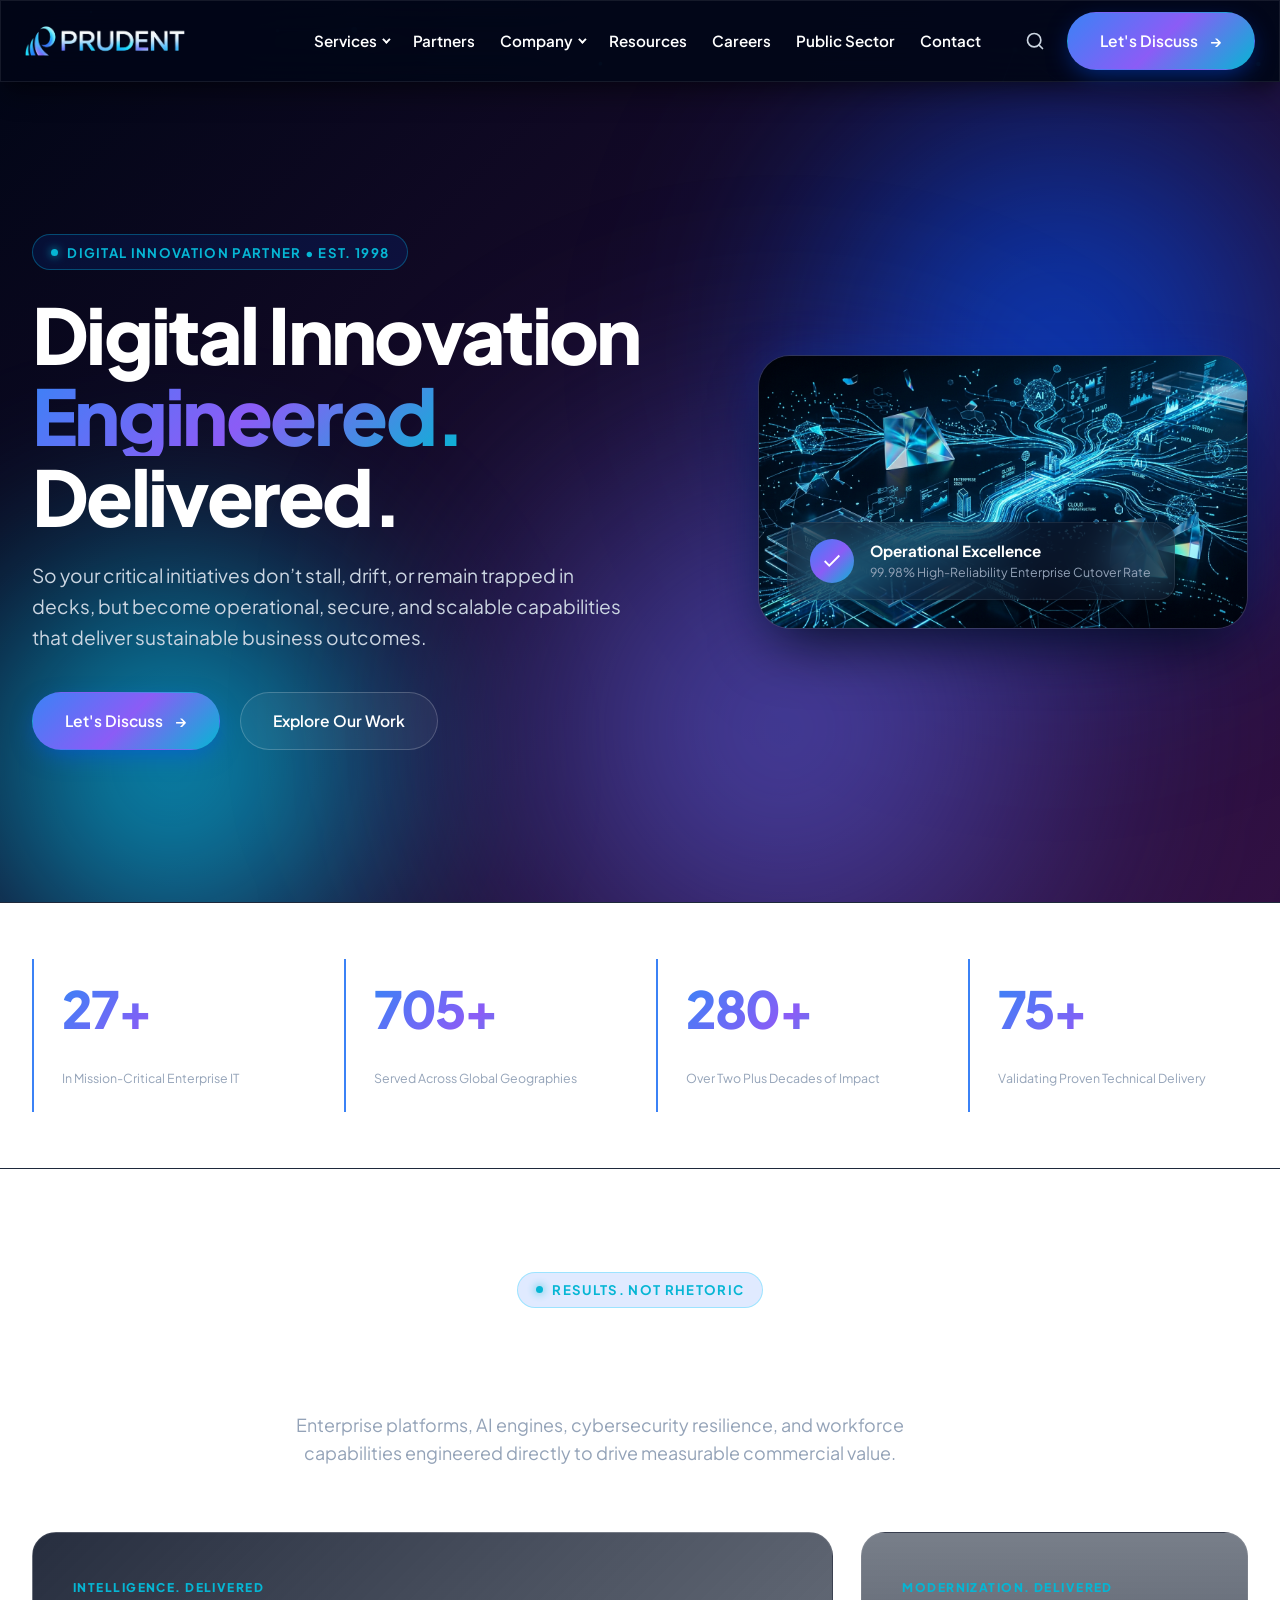
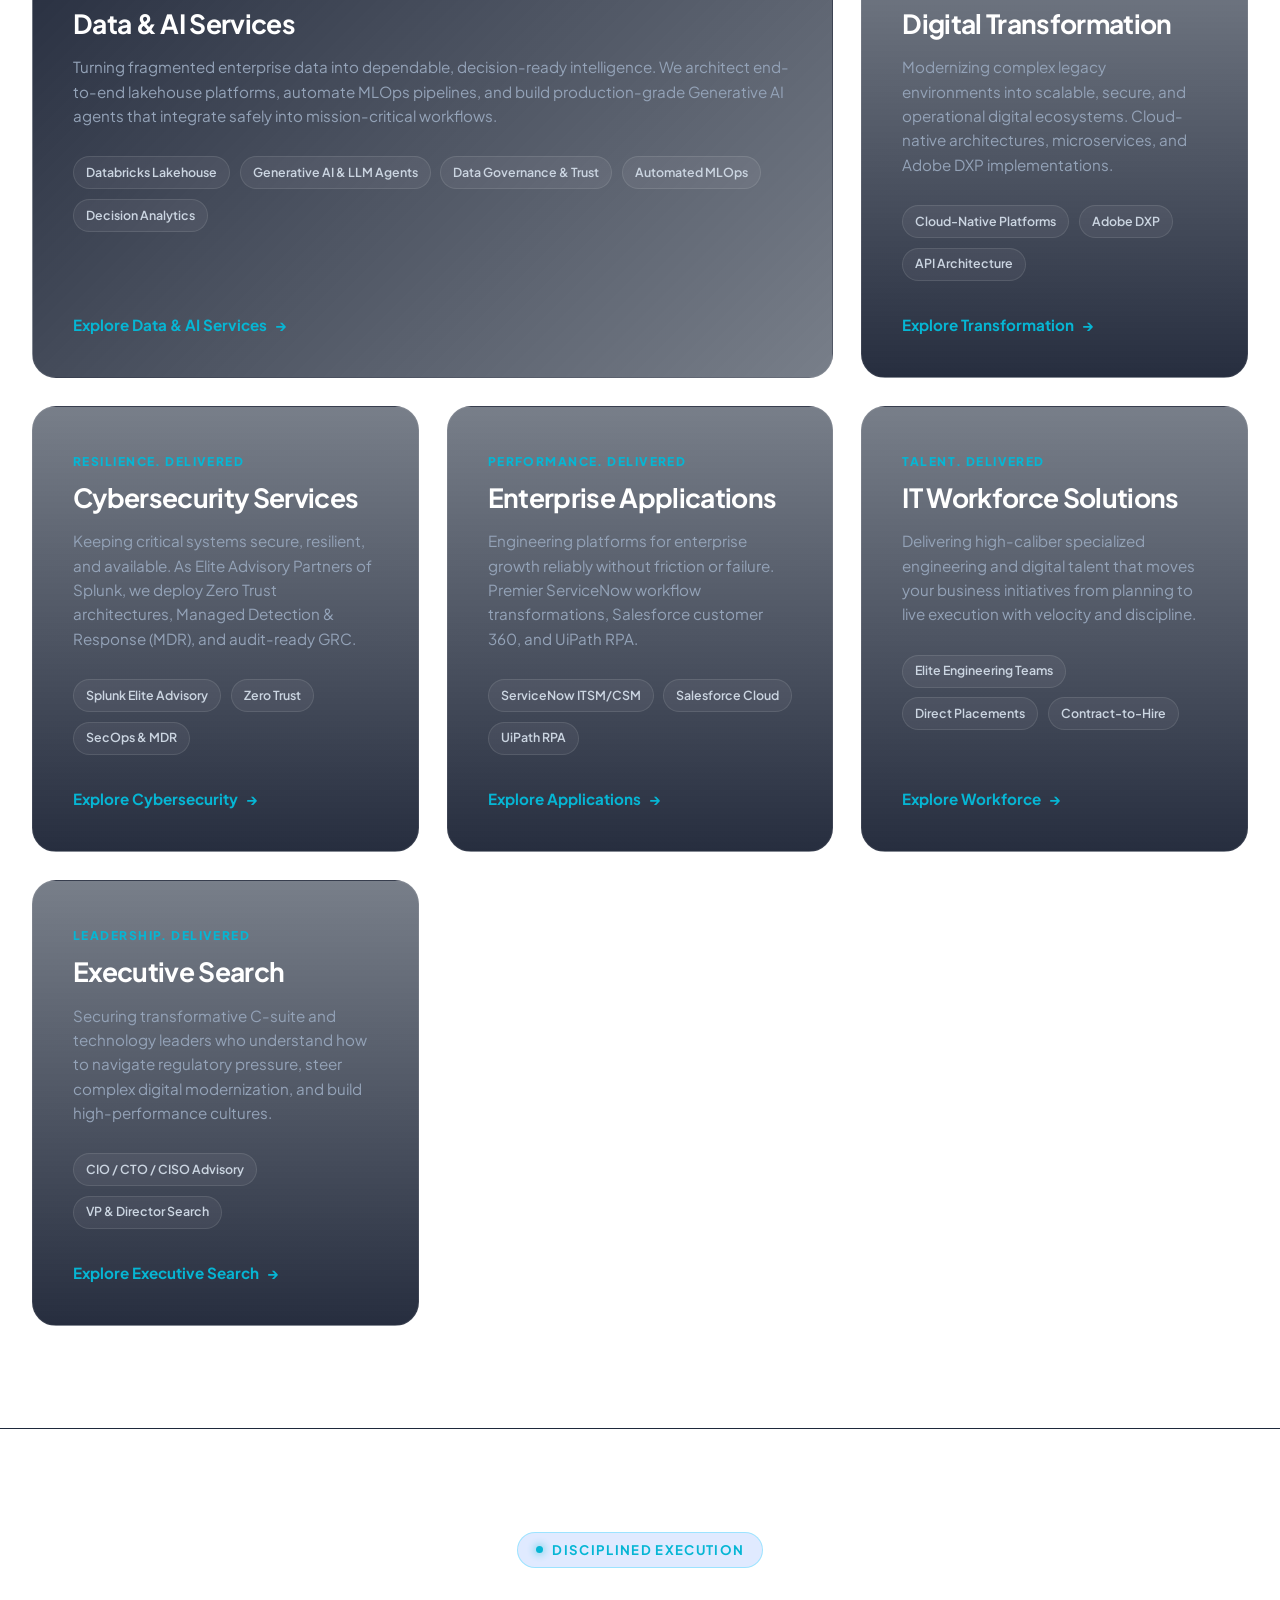
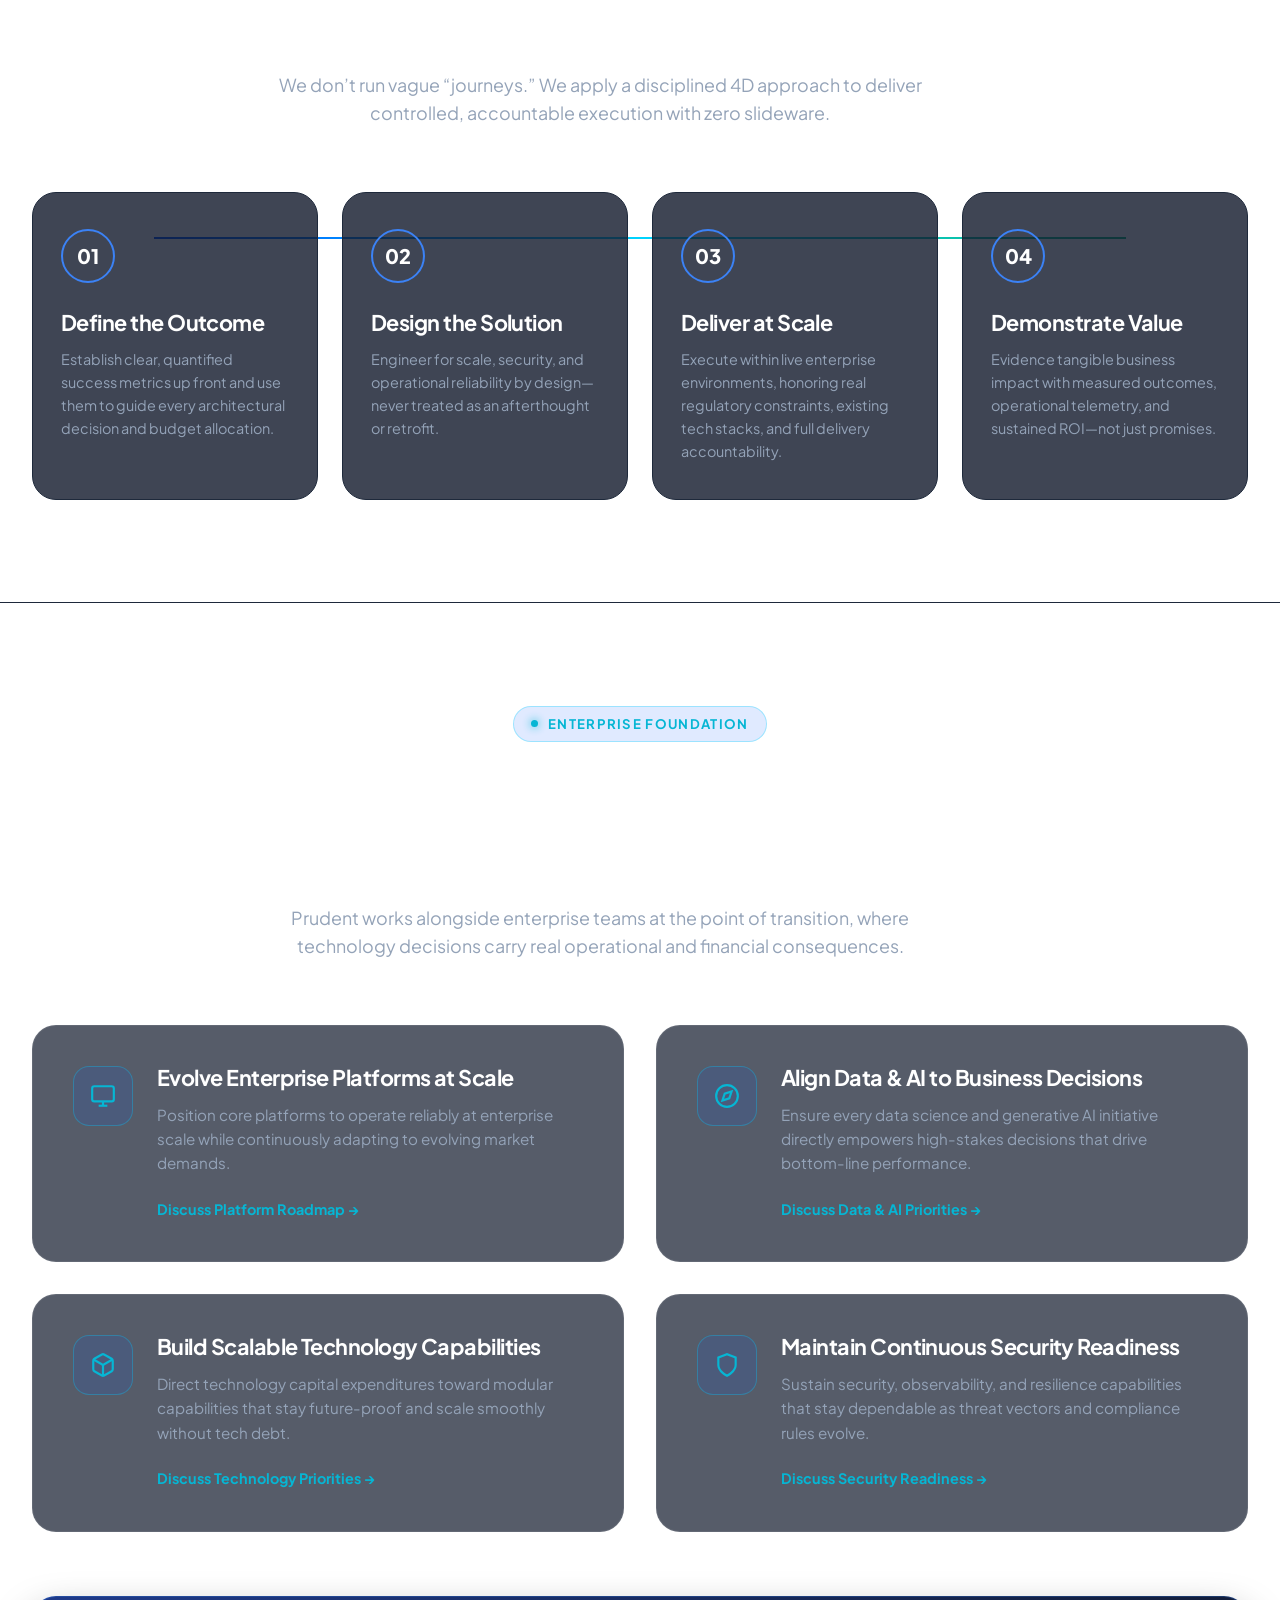
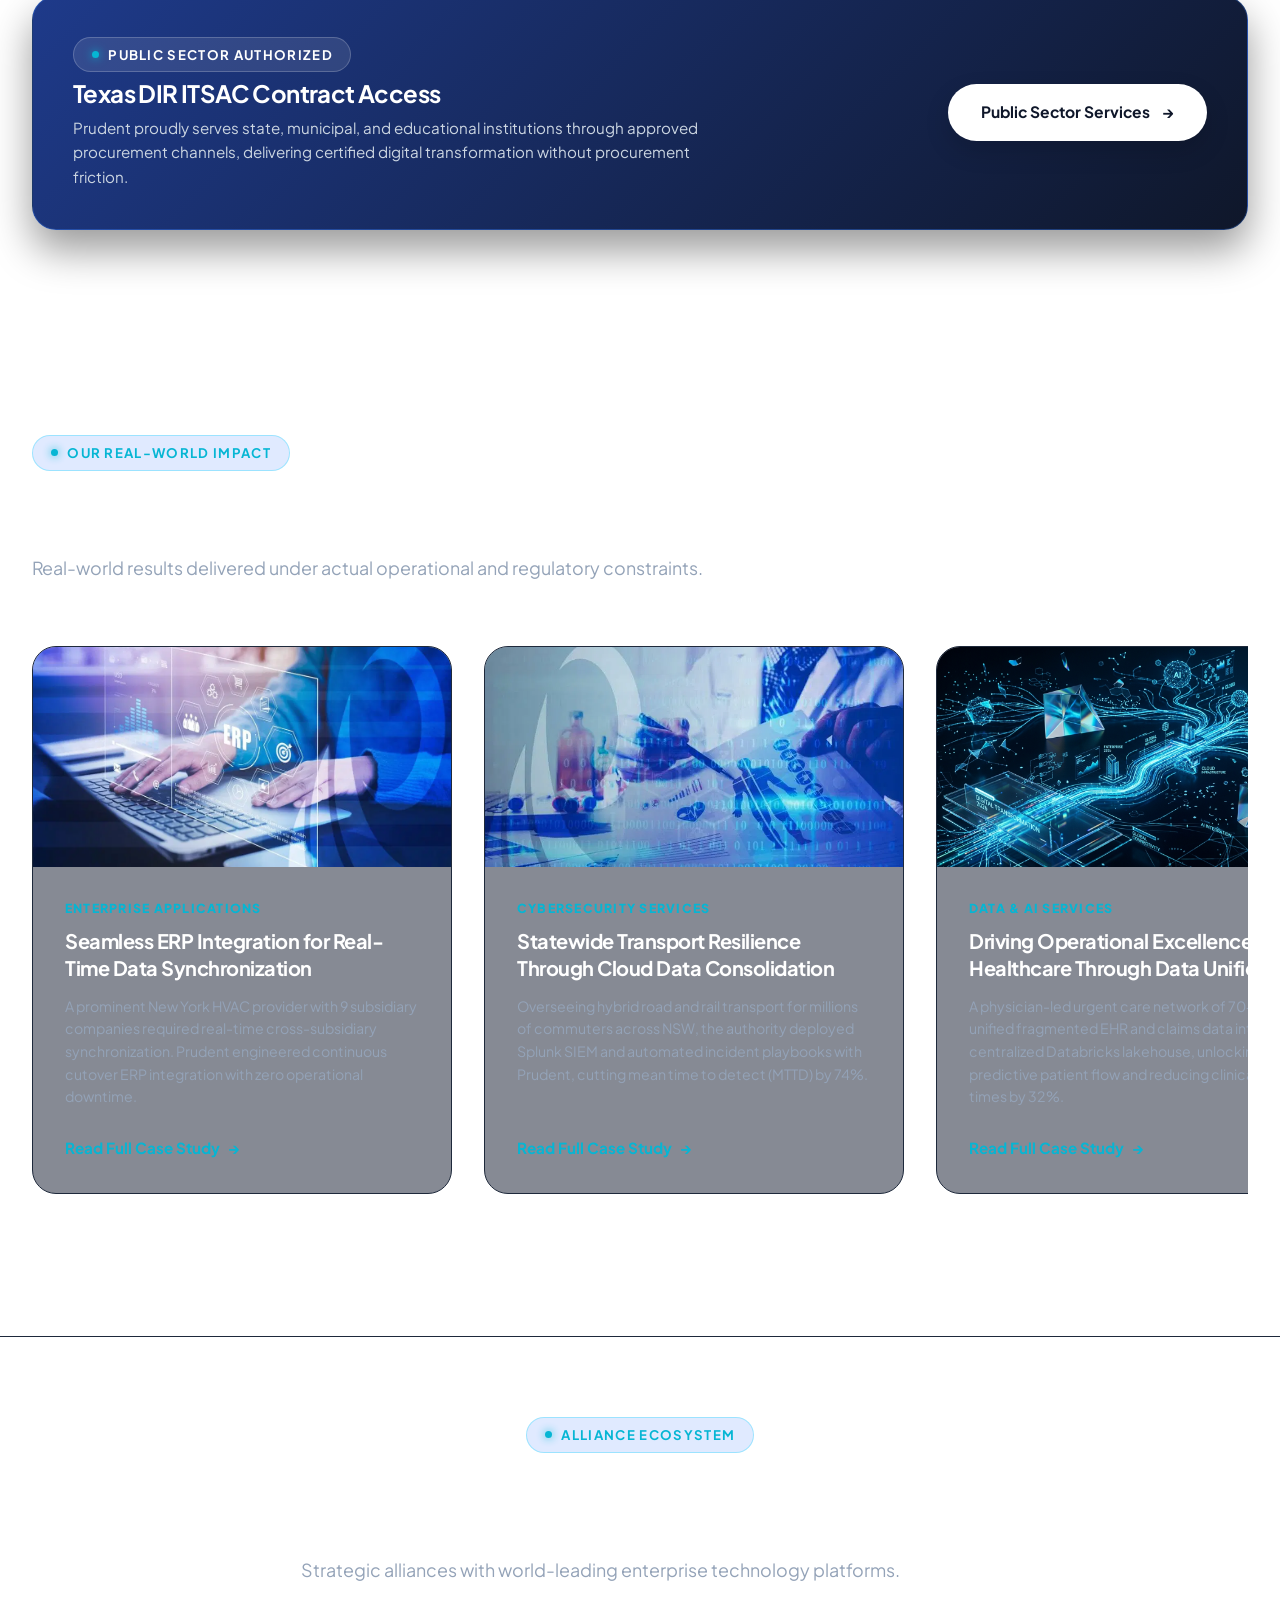
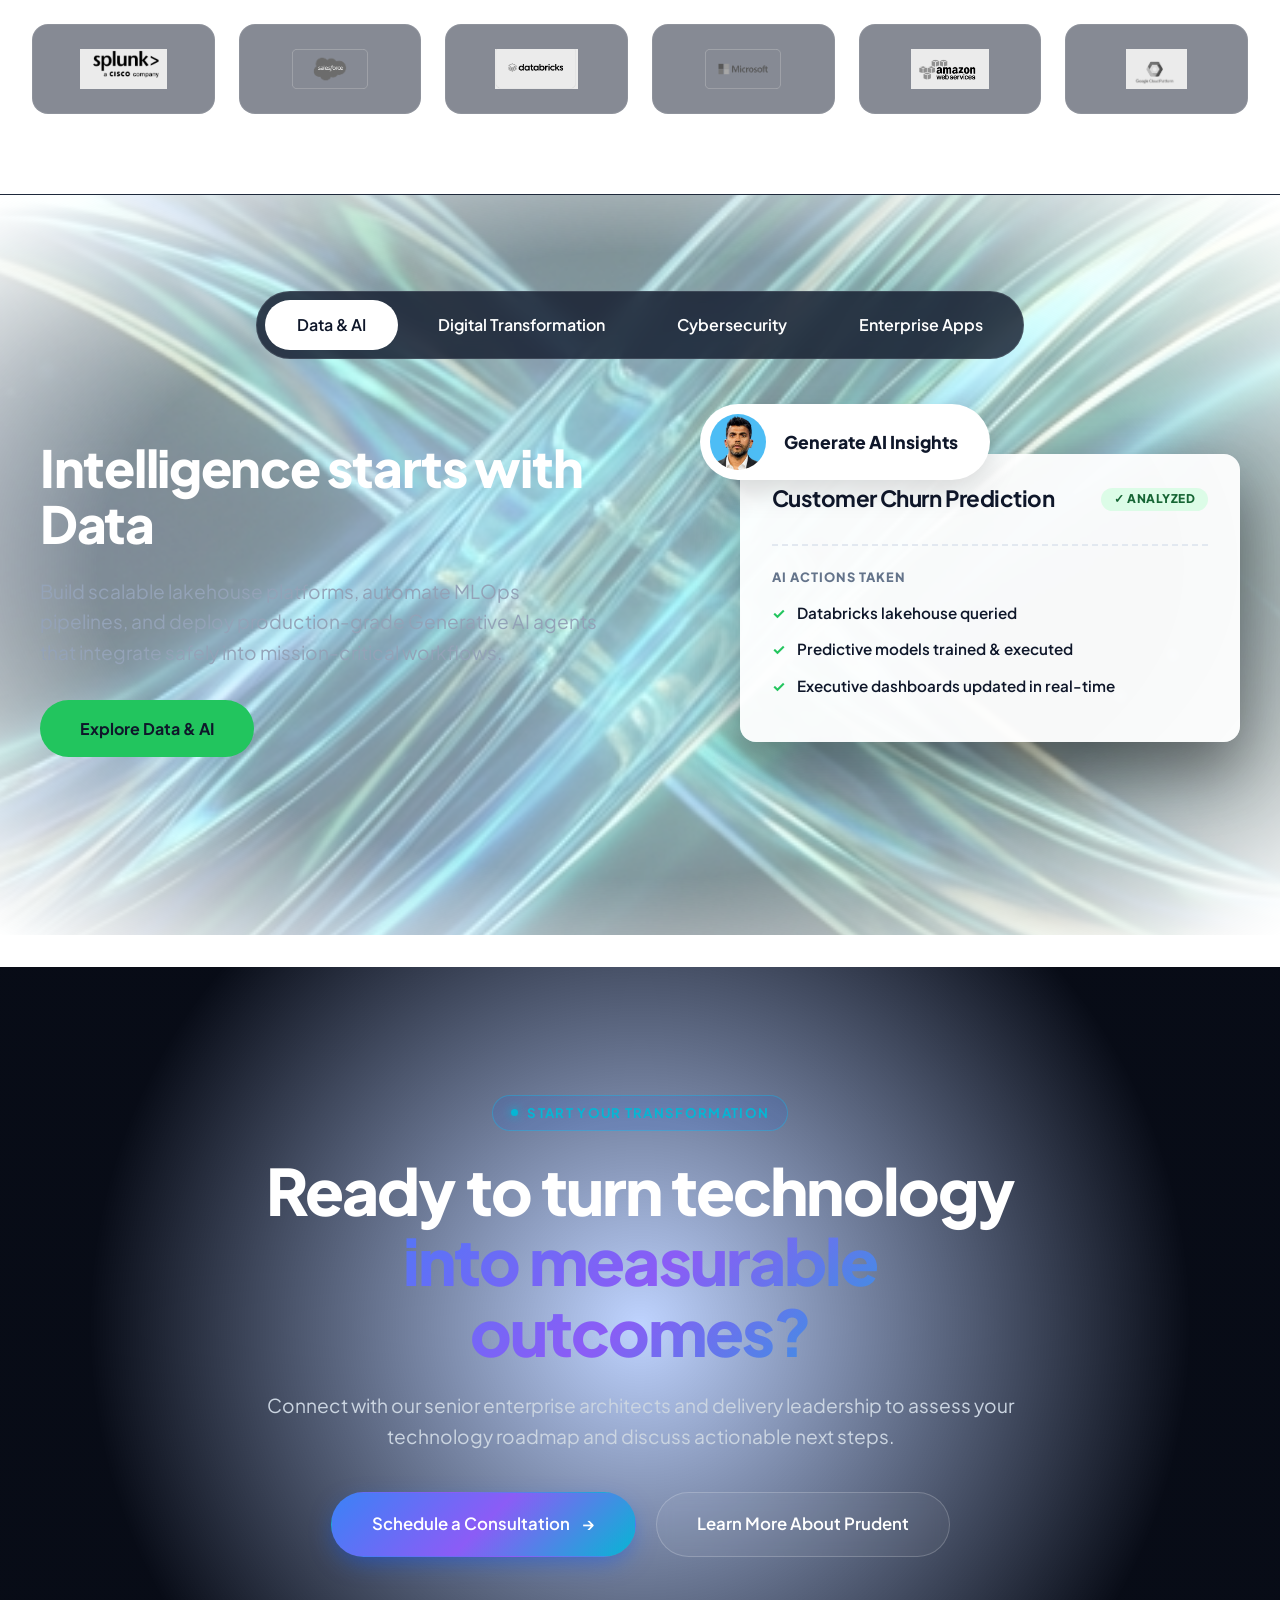
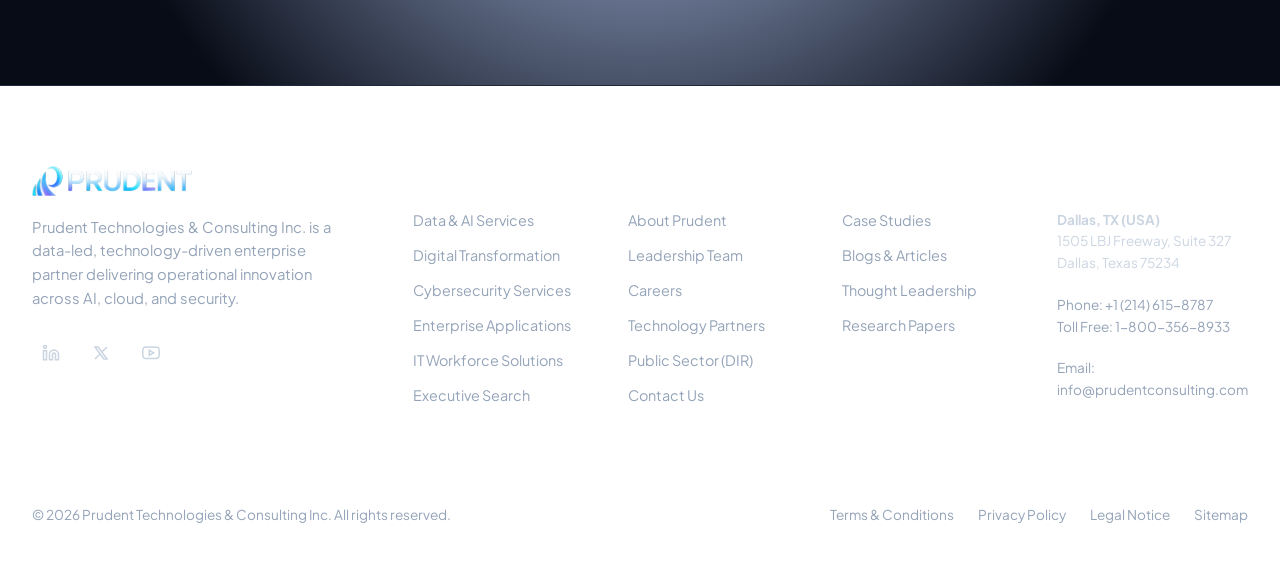
==== commit d40e2799: "Update index.html" ====
--- a/index.html
+++ b/index.html
@@ -1120,7 +1120,7 @@
         <!-- Brand & Description -->
         <div class="footer-brand">
           <a href="index.html" aria-label="Prudent Home">
-            <img src="assets/images/prudent-logo-white.png" alt="Prudent" width="160" height="38">
+            <img src="assets/images/prudent-logo-white.svg" alt="Prudent" width="160" height="38">
           </a>
           <p>
             Prudent Technologies &amp; Consulting Inc. is a data-led, technology-driven enterprise partner delivering operational innovation across AI, cloud, and security.
